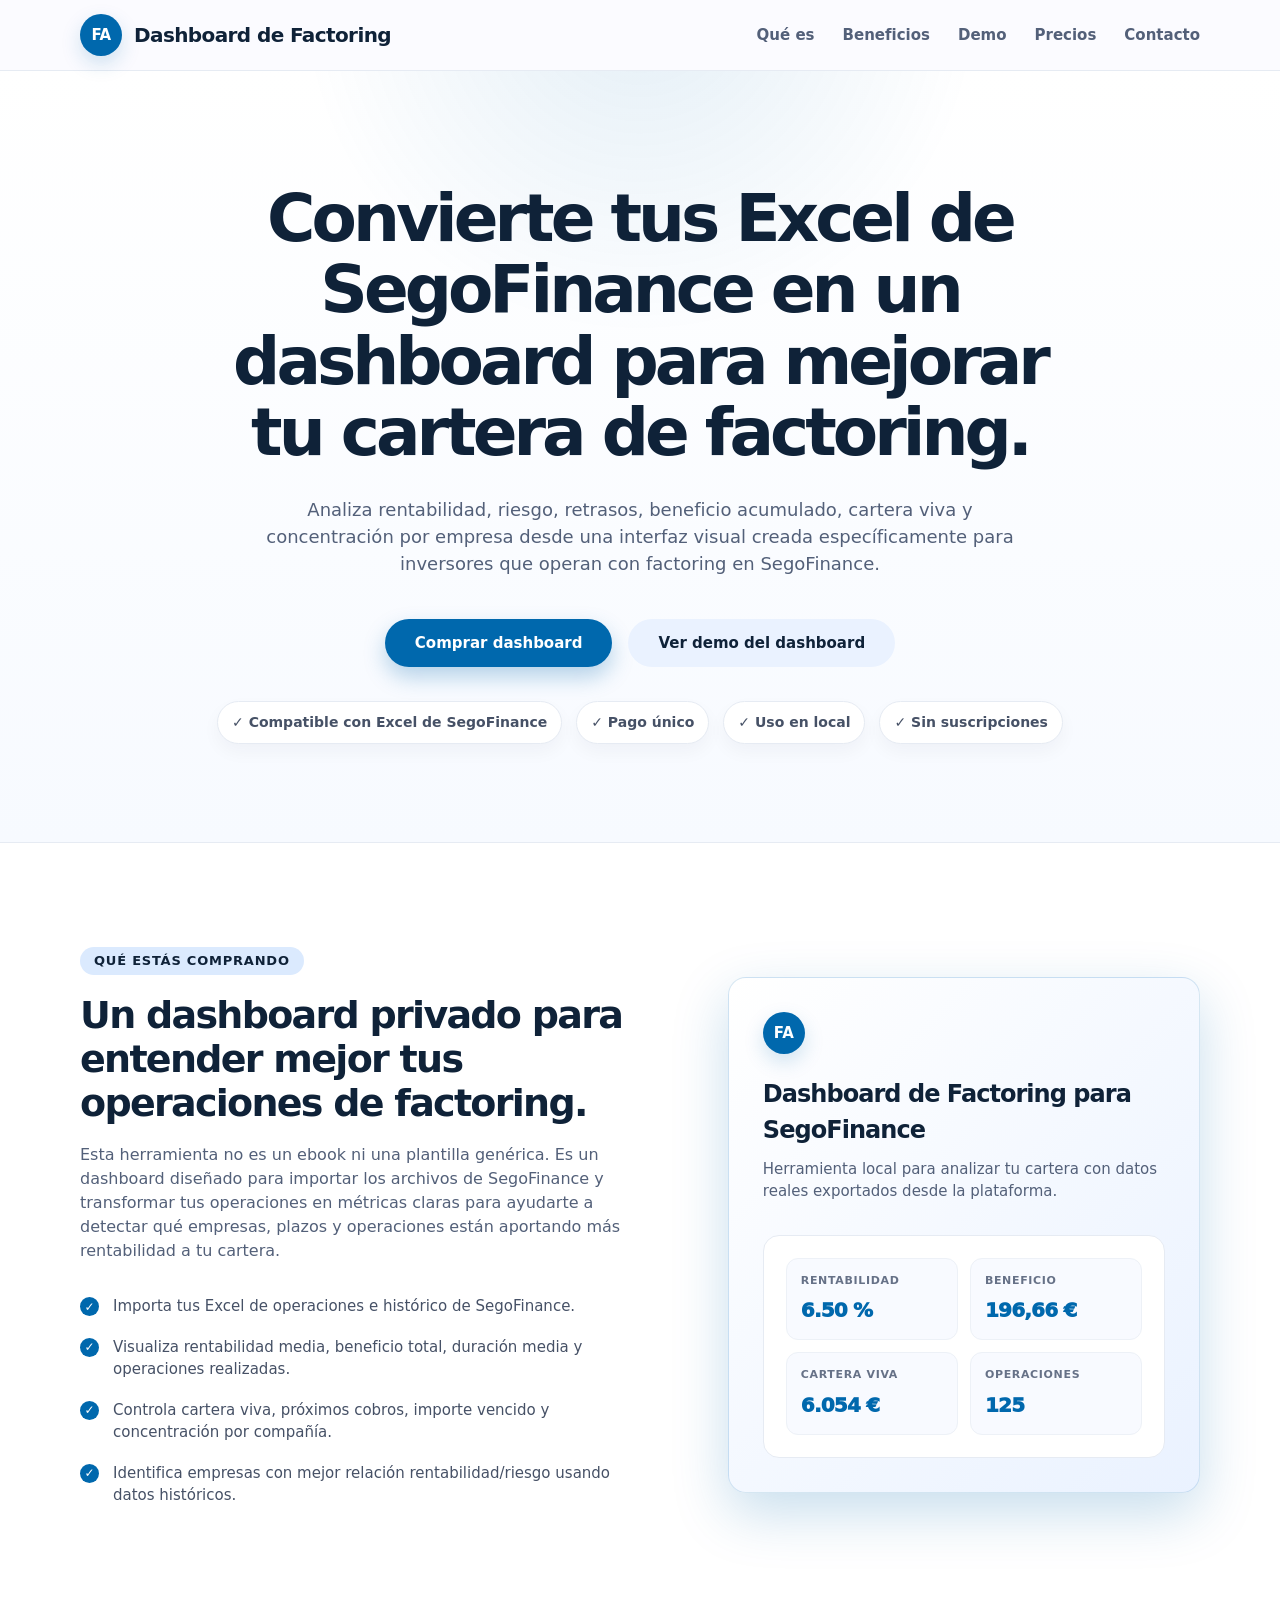
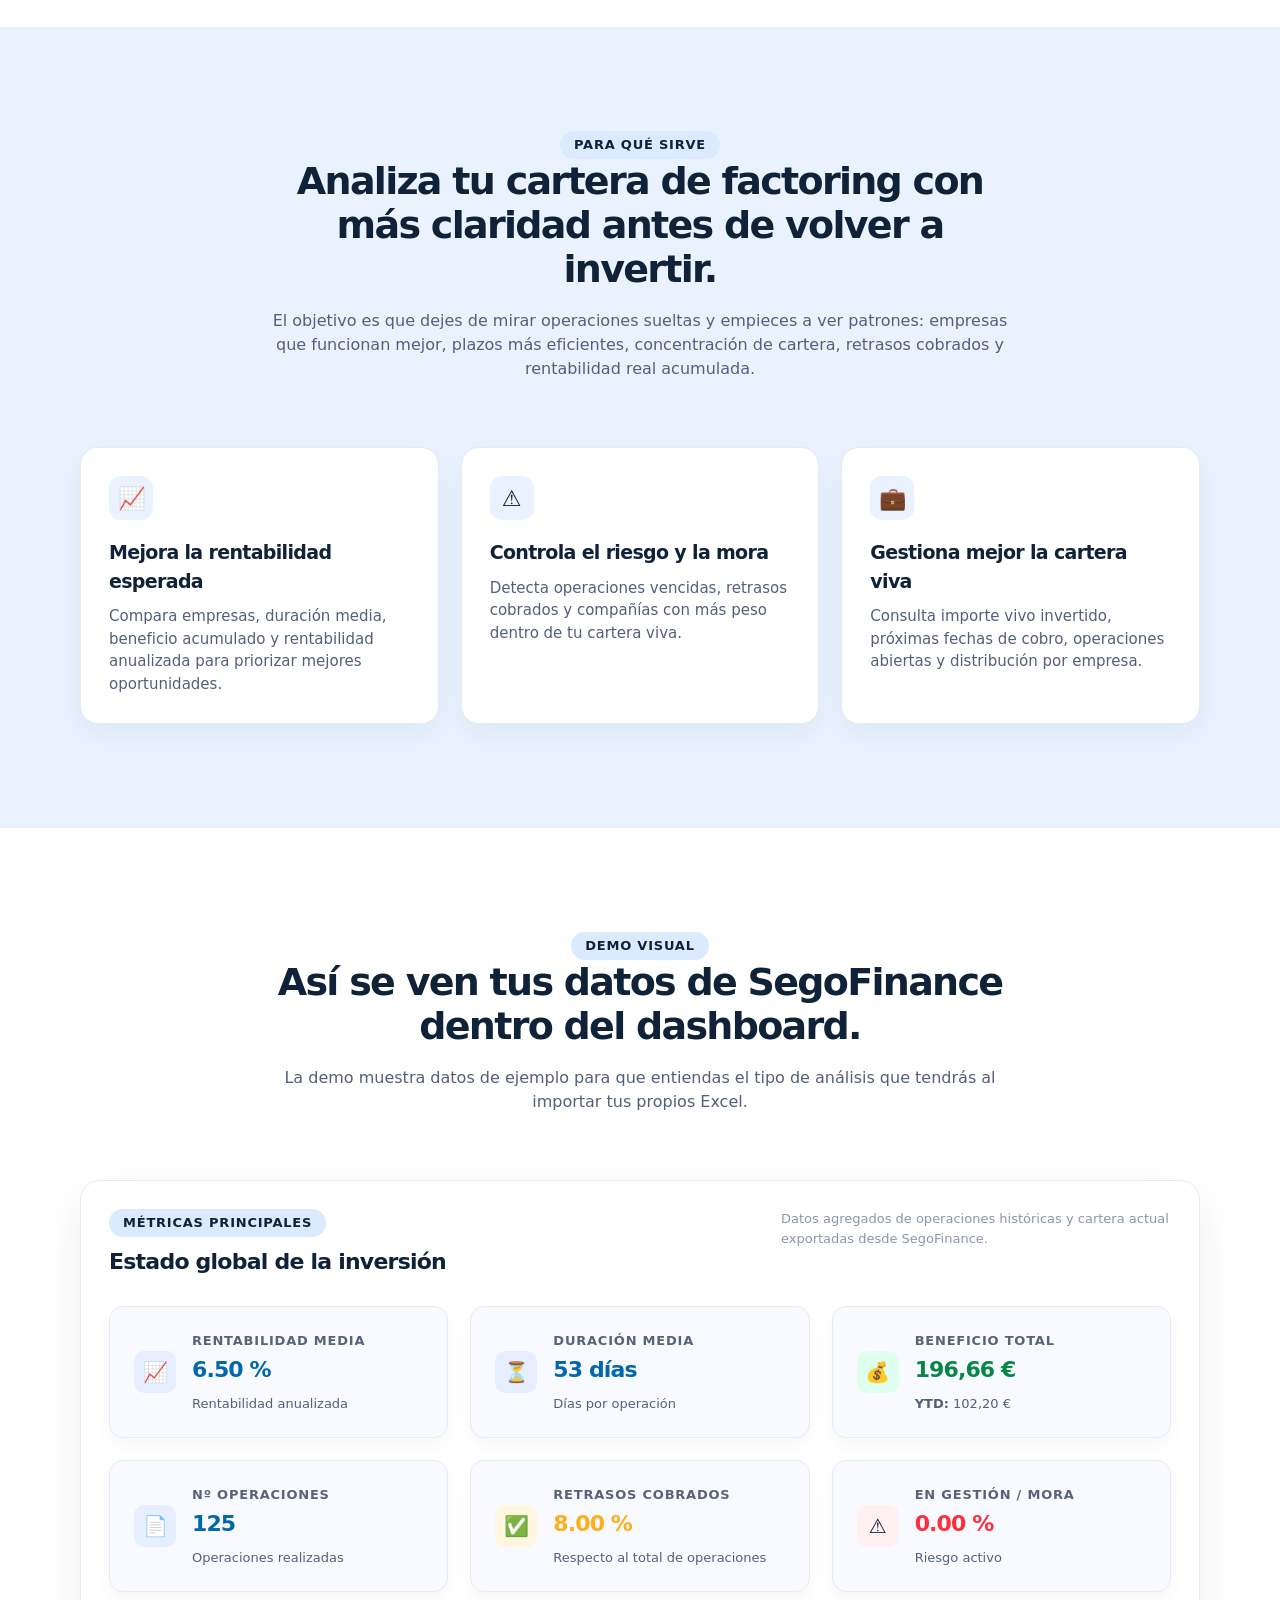
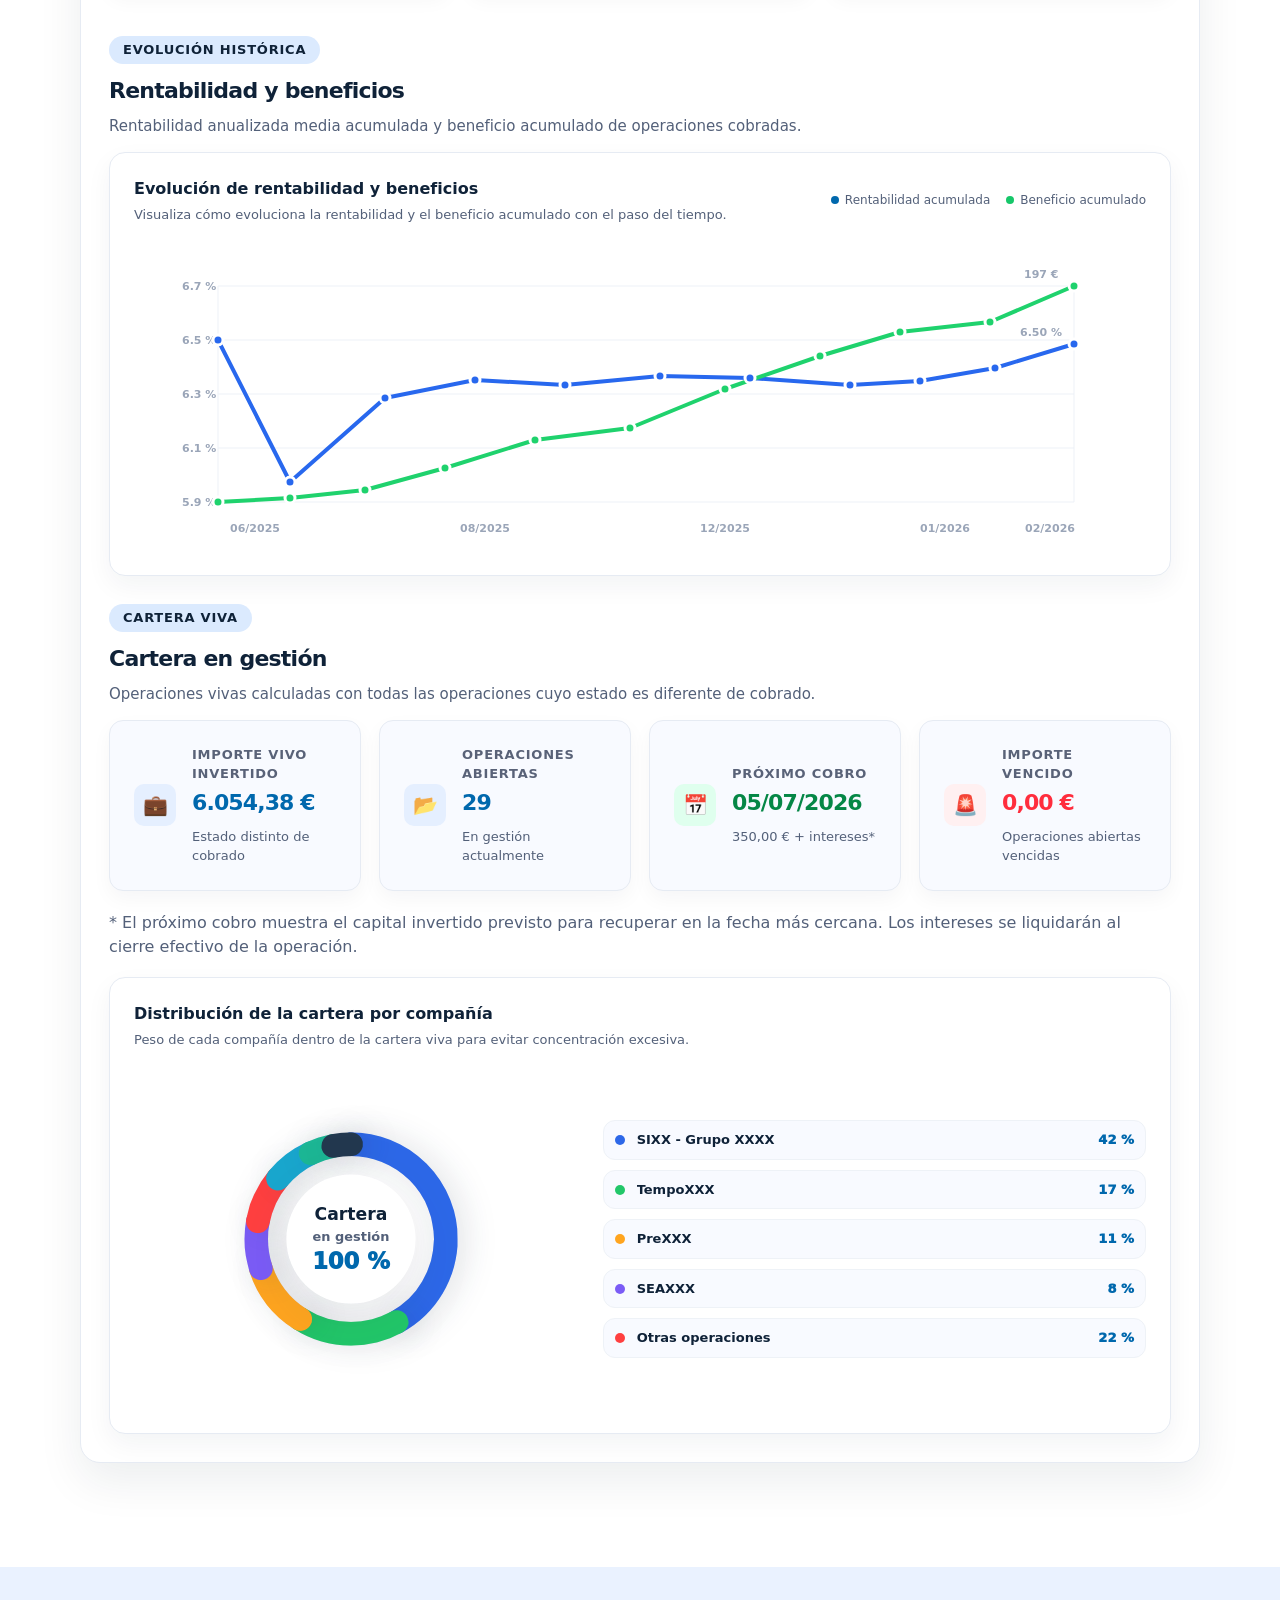
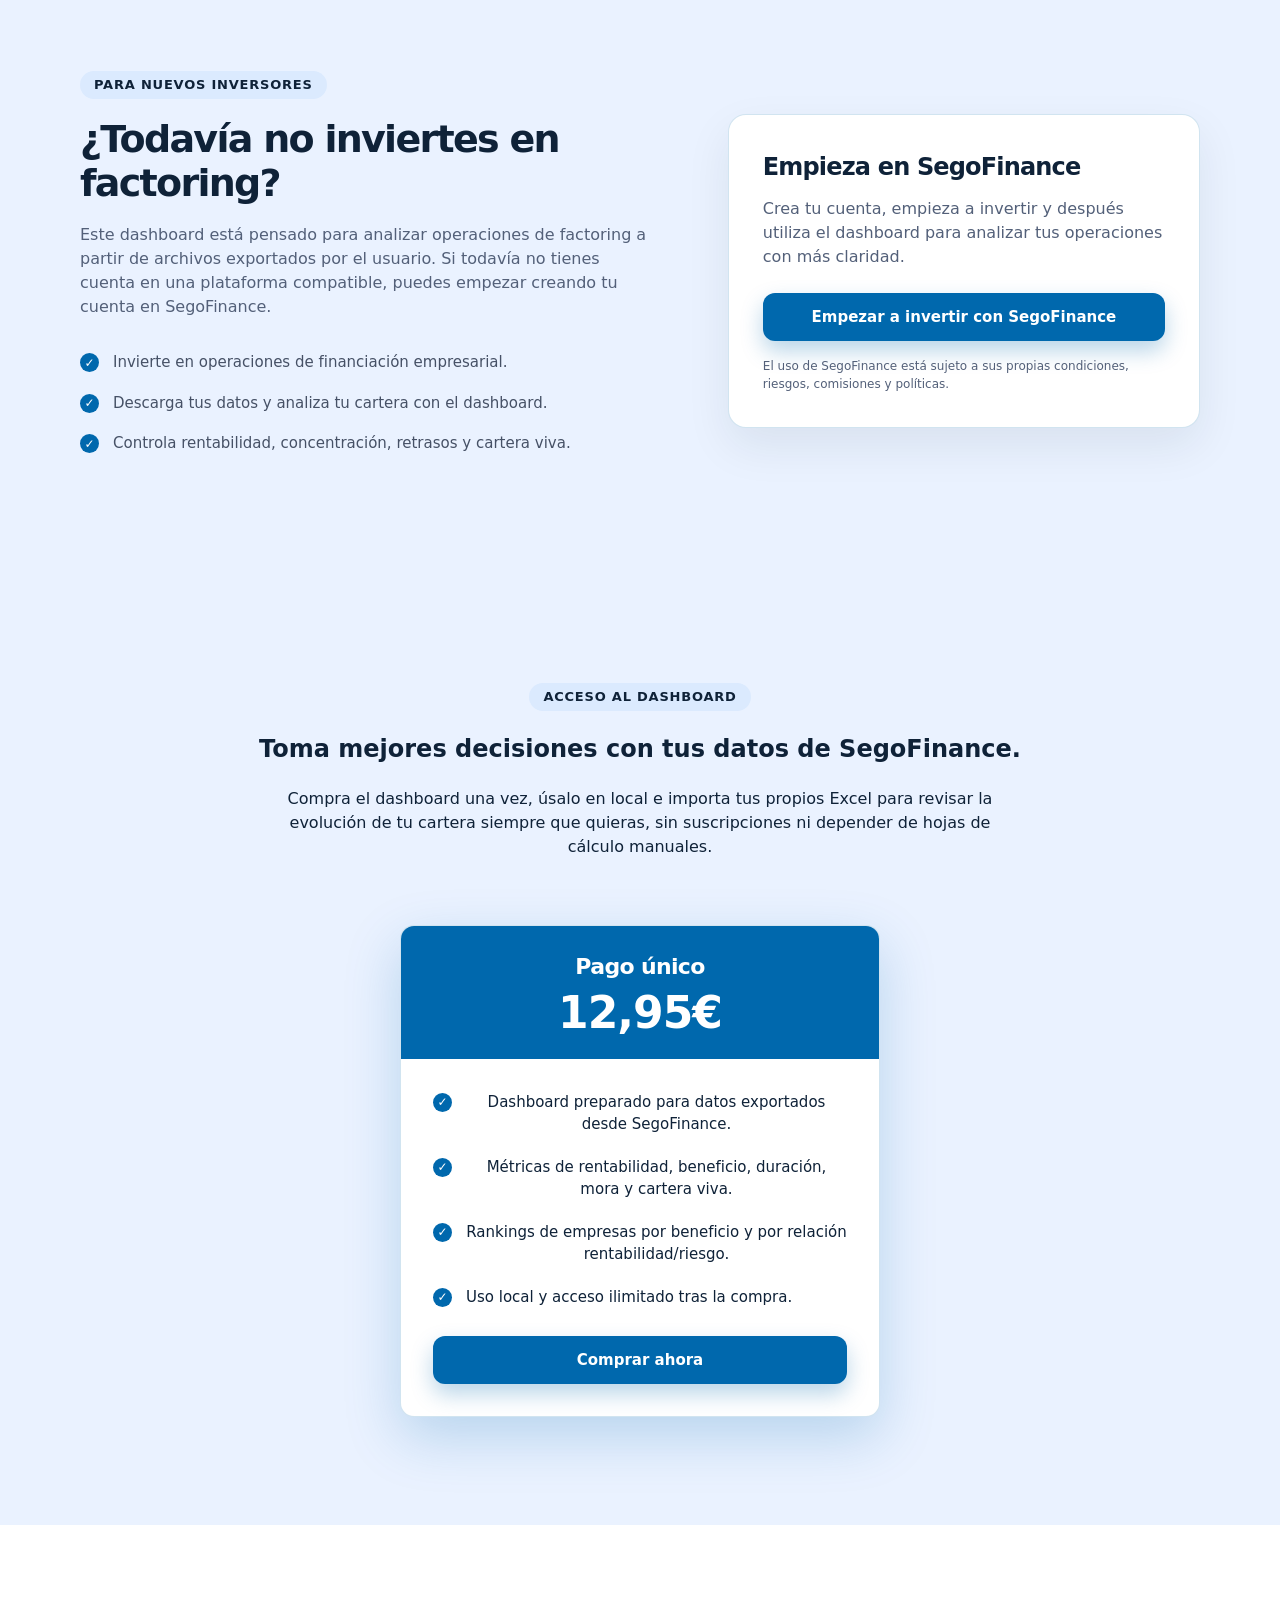
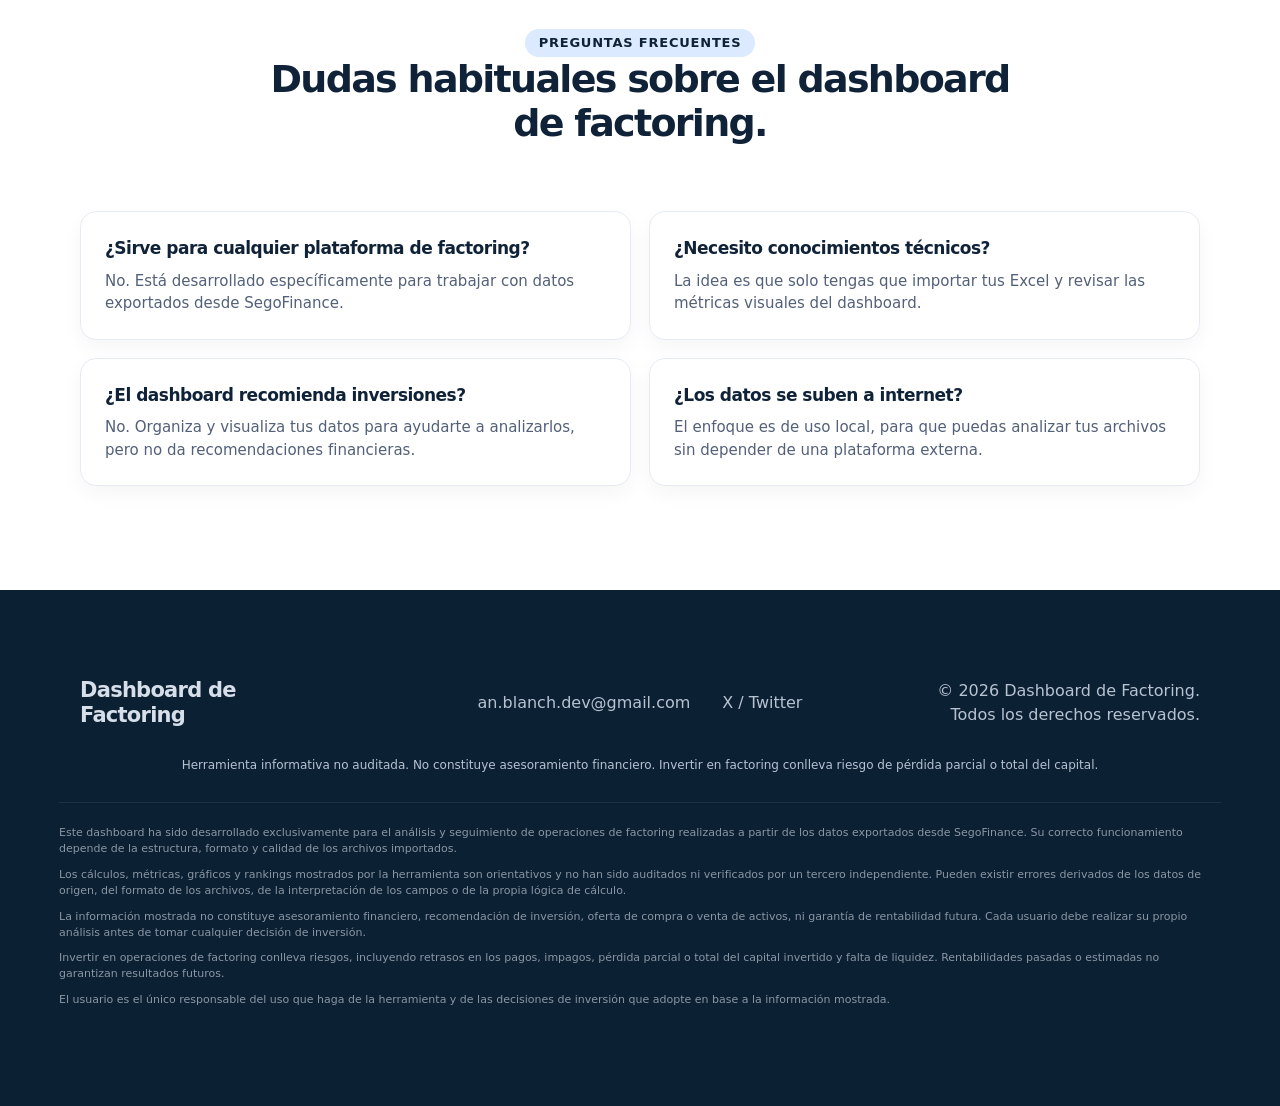
==== index.html @ b8efc8bd "Add files via upload" ====
<!DOCTYPE html>
<html lang="es">
<head>
  <meta charset="UTF-8" />
  <meta name="viewport" content="width=device-width, initial-scale=1.0" />

  <title>Dashboard para SegoFinance | Analiza tu cartera de factoring</title>
  <meta name="description" content="Dashboard de factoring diseñado para inversores que usan SegoFinance. Importa tus Excel, analiza rentabilidad, riesgo, mora, cartera viva y empresas con mejor comportamiento para tomar mejores decisiones." />
  <meta name="keywords" content="dashboard factoring SegoFinance, dashboard para cartera de factoring, analizar cartera SegoFinance, herramienta para inversores factoring, rentabilidad factoring SegoFinance, análisis operaciones factoring, Excel SegoFinance dashboard, controlar inversión factoring, invertir en factoring, como invertir en factoring, cartera viva factoring, métricas factoring" />
  <meta name="author" content="Dashboard de Factoring" />
  <meta name="robots" content="index, follow, max-image-preview:large" />
  <meta name="language" content="es" />
  <meta name="theme-color" content="#0068ad" />
  <link rel="canonical" href="https://anblanch.github.io/dashboard-factoring-landing/" />

  <meta name="google-site-verification" content="lwTbjmG_URt6NmHaF0GnJcpMwwlThwc6qsTA37tQsCk" />
  <meta property="og:type" content="website" />
  <meta property="og:locale" content="es_ES" />
  <meta property="og:title" content="Dashboard Factoring para datos de SegoFinance | Analiza tu cartera de factoring" />
  <meta property="og:description" content="Convierte tus Excel de SegoFinance en un dashboard visual para controlar rentabilidad, riesgo, empresas, cartera viva, retrasos y beneficio acumulado." />
  <meta property="og:site_name" content="Dashboard de Factoring" />
  <meta property="og:url" content="https://dashboarddefactoring.com/" />

  <meta name="twitter:card" content="summary_large_image" />
  <meta name="twitter:title" content="Dashboard para SegoFinance | Analiza tu cartera de factoring" />
  <meta name="twitter:description" content="Herramienta local para analizar tus datos exportados de SegoFinance y mejorar el seguimiento de tu cartera de factoring." />
  <link rel="icon" type="image/png" href="./favicon.png">
  <script type="application/ld+json">
  {
    "@context": "https://schema.org",
    "@type": "SoftwareApplication",
    "name": "Dashboard de Factoring para SegoFinance",
    "applicationCategory": "FinanceApplication",
    "operatingSystem": "Windows, macOS, Linux",
    "description": "Dashboard local para analizar operaciones de factoring exportadas desde SegoFinance mediante archivos Excel. Permite visualizar rentabilidad, beneficio acumulado, cartera viva, retrasos, concentración por empresa y rankings de compañías.",
    "offers": {
      "@type": "Offer",
      "price": "12.95",
      "priceCurrency": "EUR",
      "availability": "https://schema.org/InStock"
    }
  }
  </script>

  <style>
    :root {
      --bg: #ffffff;
      --bg-soft: #f7faff;
      --bg-blue: #eaf2ff;
      --nav-bg: #fbfbff;
      --primary: #0068ad;
      --primary-dark: #00528f;
      --primary-soft: #dbeafe;
      --text: #0f2238;
      --muted: #536079;
      --border: #e6ebf3;
      --card: #ffffff;
      --green: #16c76a;
      --red: #ff2d3d;
      --orange: #ffae1a;
      --shadow: 0 18px 45px rgba(15, 34, 56, 0.08);
      --shadow-strong: 0 20px 55px rgba(0, 104, 173, 0.22);
      --radius-lg: 22px;
      --radius-md: 16px;
      --container: 1120px;
    }

    * { box-sizing: border-box; }
    html { scroll-behavior: smooth; }

    body {
      margin: 0;
      font-family: Inter, ui-sans-serif, system-ui, -apple-system, BlinkMacSystemFont, "Segoe UI", sans-serif;
      color: var(--text);
      background: var(--bg);
      line-height: 1.5;
    }

    a { color: inherit; text-decoration: none; }

    button,
    .button {
      display: inline-flex;
      align-items: center;
      justify-content: center;
      min-height: 48px;
      padding: 0 30px;
      border: 0;
      border-radius: 999px;
      font-size: 15px;
      font-weight: 800;
      cursor: pointer;
      transition: transform 0.2s ease, box-shadow 0.2s ease, background 0.2s ease;
    }

    button:hover,
    .button:hover { transform: translateY(-2px); }

    .button-primary {
      color: #fff;
      background: var(--primary);
      box-shadow: 0 10px 22px rgba(0, 104, 173, 0.28);
    }

    .button-primary:hover { background: var(--primary-dark); }
    .button-soft { color: var(--text); background: #eaf2ff; }
    .button-block { width: 100%; border-radius: 12px; }

    .container {
      width: min(var(--container), calc(100% - 72px));
      margin: 0 auto;
    }

    .navbar {
      position: sticky;
      top: 0;
      z-index: 50;
      border-bottom: 1px solid var(--border);
      background: rgba(251, 251, 255, 0.94);
      backdrop-filter: blur(14px);
    }

    .nav-inner {
      display: flex;
      align-items: center;
      justify-content: space-between;
      min-height: 70px;
      gap: 24px;
    }

    .brand {
      display: inline-flex;
      align-items: center;
      gap: 12px;
      font-size: 20px;
      font-weight: 850;
      letter-spacing: -0.03em;
      white-space: nowrap;
    }

    .brand-logo {
      display: inline-flex;
      align-items: center;
      justify-content: center;
      width: 42px;
      height: 42px;
      border-radius: 50%;
      color: #fff;
      background: var(--primary);
      font-size: 15px;
      font-weight: 900;
      box-shadow: 0 8px 20px rgba(0, 104, 173, 0.18);
    }

    .nav-links {
      display: flex;
      align-items: center;
      justify-content: center;
      gap: 28px;
      color: var(--muted);
      font-size: 15px;
      font-weight: 600;
    }

    .nav-links a:hover { color: var(--primary); }

    .hero {
      padding: 112px 0 98px;
      border-bottom: 1px solid var(--border);
      background:
        radial-gradient(circle at 50% -10%, rgba(0, 104, 173, 0.11), transparent 32%),
        linear-gradient(180deg, #ffffff 0%, #f7faff 100%);
      text-align: center;
    }

    .hero-badge {
      display: inline-flex;
      align-items: center;
      gap: 8px;
      min-height: 34px;
      padding: 0 16px;
      border-radius: 999px;
      color: var(--primary-dark);
      background: #eaf2ff;
      border: 1px solid #d7e7ff;
      font-size: 13px;
      font-weight: 900;
      margin-bottom: 22px;
    }

    .hero h1 {
      max-width: 860px;
      margin: 0 auto;
      font-size: clamp(42px, 5.8vw, 66px);
      line-height: 1.08;
      letter-spacing: -0.06em;
    }

    .hero p {
      max-width: 760px;
      margin: 28px auto 0;
      color: var(--muted);
      font-size: 18px;
    }

    .hero-actions {
      display: flex;
      justify-content: center;
      gap: 16px;
      margin-top: 42px;
      flex-wrap: wrap;
    }

    .hero-proof {
      display: flex;
      justify-content: center;
      gap: 14px;
      flex-wrap: wrap;
      margin-top: 34px;
      color: #465166;
      font-size: 14px;
      font-weight: 800;
    }

    .hero-proof span {
      display: inline-flex;
      align-items: center;
      gap: 8px;
      padding: 10px 14px;
      border-radius: 999px;
      background: #ffffff;
      border: 1px solid var(--border);
      box-shadow: 0 8px 18px rgba(15, 34, 56, 0.04);
    }

    .section { padding: 104px 0; }
    .section-blue { background: var(--bg-blue); }

    .split {
      display: grid;
      grid-template-columns: 1fr 0.82fr;
      align-items: center;
      gap: 72px;
    }

    .eyebrow {
      display: inline-flex;
      align-items: center;
      height: 28px;
      padding: 0 14px;
      border-radius: 999px;
      color: var(--text);
      background: #dbeafe;
      font-size: 13px;
      font-weight: 900;
      letter-spacing: 0.06em;
      text-transform: uppercase;
    }

    .section h2 {
      margin: 18px 0 18px;
      font-size: clamp(28px, 3.4vw, 38px);
      line-height: 1.16;
      letter-spacing: -0.045em;
    }

    .section p { color: var(--muted); font-size: 16px; }

    .check-list {
      display: grid;
      gap: 18px;
      margin-top: 32px;
      padding: 0;
      list-style: none;
      color: #465166;
    }

    .check-list li,
    .price-features li {
      display: flex;
      align-items: flex-start;
      gap: 14px;
      font-size: 15px;
    }

    .check {
      display: inline-flex;
      align-items: center;
      justify-content: center;
      width: 19px;
      height: 19px;
      margin-top: 2px;
      border-radius: 50%;
      color: #fff;
      background: var(--primary);
      font-size: 12px;
      font-weight: 900;
      flex: 0 0 auto;
    }

    .product-card {
      min-height: 470px;
      padding: 34px;
      border: 1px solid rgba(0, 104, 173, 0.16);
      border-radius: 18px;
      background:
        linear-gradient(135deg, #ffffff 0%, #eaf2ff 100%);
      box-shadow: var(--shadow-strong);
    }

    .product-card h3 {
      margin: 22px 0 10px;
      font-size: 24px;
      letter-spacing: -0.04em;
    }

    .product-card p { margin: 0; font-size: 15px; }

    .product-preview {
      margin-top: 32px;
      padding: 22px;
      border-radius: 16px;
      background: #ffffff;
      border: 1px solid var(--border);
    }

    .mini-grid {
      display: grid;
      grid-template-columns: repeat(2, 1fr);
      gap: 12px;
    }

    .mini-card {
      padding: 14px;
      border-radius: 12px;
      background: #f8faff;
      border: 1px solid #edf1f7;
    }

    .mini-label {
      color: #667187;
      font-size: 11px;
      font-weight: 900;
      letter-spacing: 0.06em;
      text-transform: uppercase;
    }

    .mini-value {
      margin-top: 6px;
      color: var(--primary);
      font-size: 20px;
      font-weight: 950;
      letter-spacing: -0.04em;
    }

    .centered { text-align: center; }
    .section-intro { max-width: 760px; margin: 0 auto 66px; }
    .section-intro h2 { margin-top: 0; }

    .benefits-grid {
      display: grid;
      grid-template-columns: repeat(3, 1fr);
      gap: 22px;
    }

    .benefit-card {
      padding: 28px;
      border: 1px solid var(--border);
      border-radius: 18px;
      background: #ffffff;
      box-shadow: 0 10px 26px rgba(15, 34, 56, 0.05);
    }

    .benefit-icon {
      width: 44px;
      height: 44px;
      display: inline-flex;
      align-items: center;
      justify-content: center;
      margin-bottom: 18px;
      border-radius: 12px;
      background: #eaf2ff;
      font-size: 22px;
    }

    .benefit-card h3 {
      margin: 0 0 10px;
      font-size: 19px;
      letter-spacing: -0.035em;
    }

    .benefit-card p { margin: 0; font-size: 15px; }

    .dashboard-shell {
      padding: 28px;
      border: 1px solid var(--border);
      border-radius: 20px;
      background: #ffffff;
      box-shadow: var(--shadow);
    }

    .dashboard-heading {
      display: flex;
      justify-content: space-between;
      gap: 32px;
      margin-bottom: 28px;
    }

    .dashboard-heading h3 {
      margin: 8px 0 0;
      font-size: 22px;
      letter-spacing: -0.035em;
    }

    .dashboard-heading p {
      max-width: 390px;
      margin: 0;
      font-size: 13px;
      color: #8b96ab;
    }

    .metric-grid {
      display: grid;
      grid-template-columns: repeat(3, 1fr);
      gap: 22px;
      margin-bottom: 44px;
    }

    .metric-card {
      display: flex;
      align-items: center;
      gap: 16px;
      min-height: 120px;
      padding: 24px;
      border: 1px solid var(--border);
      border-radius: 14px;
      background: #f8faff;
      box-shadow: 0 8px 20px rgba(15, 34, 56, 0.04);
    }

    .metric-icon {
      display: inline-flex;
      align-items: center;
      justify-content: center;
      width: 42px;
      height: 42px;
      border-radius: 10px;
      background: #e5efff;
      font-size: 20px;
      flex: 0 0 auto;
    }

    .metric-icon.green { background: #dfffee; }
    .metric-icon.orange { background: #fff6df; }
    .metric-icon.red { background: #fff0f1; }

    .metric-label {
      color: #596278;
      font-size: 13px;
      font-weight: 850;
      letter-spacing: 0.06em;
      text-transform: uppercase;
    }

    .metric-value {
      margin-top: 2px;
      font-size: 22px;
      font-weight: 900;
      color: var(--primary);
      letter-spacing: -0.04em;
    }

    .metric-value.green { color: #058746; }
    .metric-value.orange { color: var(--orange); }
    .metric-value.red { color: var(--red); }

    .metric-note {
      margin-top: 8px;
      color: var(--muted);
      font-size: 13px;
    }

    .subsection-title { margin: 28px 0 14px; }
    .subsection-title h3 { margin: 10px 0 8px; font-size: 22px; letter-spacing: -0.035em; }
    .subsection-title p { margin: 0; font-size: 15px; }

    .chart-card {
      padding: 24px;
      border: 1px solid var(--border);
      border-radius: 16px;
      background: #ffffff;
      box-shadow: 0 10px 26px rgba(15, 34, 56, 0.05);
    }

    .chart-header {
      display: flex;
      justify-content: space-between;
      gap: 18px;
      margin-bottom: 20px;
    }

    .chart-header h4 { margin: 0 0 4px; font-size: 16px; }
    .chart-header p { margin: 0; font-size: 13px; }

    .legend {
      display: flex;
      gap: 16px;
      color: var(--muted);
      font-size: 12px;
      white-space: nowrap;
    }

    .legend span { display: inline-flex; align-items: center; gap: 6px; }
    .dot { width: 8px; height: 8px; border-radius: 50%; background: var(--primary); }
    .dot.green { background: var(--green); }
    .line-chart { width: 100%; height: 300px; }
    .chart-grid-line { stroke: #edf1f7; stroke-width: 1; }
    .chart-axis-text { fill: #9aa5b8; font-size: 11px; font-weight: 700; }

    .line-blue,
    .line-green {
      fill: none;
      stroke-width: 4;
      stroke-linecap: round;
      stroke-linejoin: round;
      stroke-dasharray: 1;
      stroke-dashoffset: 1;
      animation: drawLine 1.8s cubic-bezier(0.22, 1, 0.36, 1) forwards;
    }

    .line-blue { stroke: #2868ee; }
    .line-green { stroke: #1fd26d; animation-delay: 0.28s; }

    .chart-point-blue,
    .chart-point-green {
      opacity: 0;
      transform: scale(0.4);
      transform-box: fill-box;
      transform-origin: center;
      animation: popPoint 0.36s ease forwards;
    }

    .chart-point-blue { fill: #2868ee; stroke: #ffffff; stroke-width: 3; animation-delay: 1.55s; }
    .chart-point-green { fill: #1fd26d; stroke: #ffffff; stroke-width: 3; animation-delay: 1.85s; }

    @keyframes drawLine { to { stroke-dashoffset: 0; } }
    @keyframes popPoint { to { opacity: 1; transform: scale(1); } }

    .portfolio-grid {
      display: grid;
      grid-template-columns: repeat(4, 1fr);
      gap: 18px;
      margin-bottom: 20px;
    }

    .portfolio-note { margin: 0 0 18px; color: #7a8599; font-size: 13px; }

    .donut-wrap {
      display: grid;
      grid-template-columns: minmax(260px, 0.8fr) minmax(260px, 1fr);
      align-items: center;
      gap: 34px;
      min-height: 340px;
    }

    .donut-card-visual { display: flex; justify-content: center; align-items: center; }
    .donut-svg { width: 280px; height: 280px; overflow: visible; }
    .donut-bg { fill: none; stroke: #eef3fb; stroke-width: 22; }

    .donut-segment {
      fill: none;
      stroke-width: 22;
      stroke-linecap: round;
      stroke-dasharray: 0 100;
      stroke-dashoffset: calc(var(--offset) * -1);
      transform: rotate(-90deg);
      transform-origin: 130px 130px;
      filter: drop-shadow(0 8px 14px rgba(15, 34, 56, 0.12));
      animation: donutSegmentIn 1.35s cubic-bezier(0.22, 1, 0.36, 1) forwards;
      animation-delay: var(--delay);
    }

    .donut-center { fill: #ffffff; filter: drop-shadow(0 12px 26px rgba(15, 34, 56, 0.10)); }
    .donut-center-title { fill: var(--text); font-size: 16px; font-weight: 900; text-anchor: middle; }
    .donut-center-subtitle { fill: var(--muted); font-size: 12px; font-weight: 750; text-anchor: middle; }
    .donut-center-value { fill: var(--primary); font-size: 21px; font-weight: 950; text-anchor: middle; }

    .donut-legend { display: grid; gap: 10px; }

    .donut-legend-row {
      display: grid;
      grid-template-columns: 12px minmax(0, 1fr) auto;
      align-items: center;
      gap: 10px;
      min-height: 36px;
      padding: 9px 11px;
      border: 1px solid #eef2f7;
      border-radius: 12px;
      background: #f8faff;
    }

    .donut-legend-dot { width: 10px; height: 10px; border-radius: 999px; background: var(--dot-color); }
    .donut-legend-name { min-width: 0; color: var(--text); font-size: 13px; font-weight: 850; white-space: nowrap; overflow: hidden; text-overflow: ellipsis; }
    .donut-legend-value { color: var(--primary); font-size: 13px; font-weight: 950; white-space: nowrap; }

    @keyframes donutSegmentIn { to { stroke-dasharray: var(--value) calc(100 - var(--value)); } }

    .pricing {
      padding: 108px 0;
      background: var(--bg-blue);
    }

    .price-card {
      width: min(480px, 100%);
      margin: 54px auto 0;
      overflow: hidden;
      border: 1px solid rgba(0, 104, 173, 0.18);
      border-radius: 14px;
      background: #ffffff;
      box-shadow: var(--shadow-strong);
    }

    .price-head {
      padding: 24px;
      color: #ffffff;
      background: var(--primary);
      text-align: center;
    }

    .price-head h3 { margin: 0; font-size: 22px; letter-spacing: -0.03em; }

    .price {
      display: flex;
      align-items: flex-end;
      justify-content: center;
      gap: 6px;
      margin-top: 8px;
      font-weight: 900;
      letter-spacing: -0.06em;
    }

    .price strong { font-size: 44px; line-height: 1; }
    .price-body { padding: 32px; }

    .price-features {
      display: grid;
      gap: 20px;
      margin: 0 0 28px;
      padding: 0;
      list-style: none;
    }

    .price-footnote { margin: 22px 0 0; color: var(--muted); text-align: center; }

    .faq-grid {
      display: grid;
      grid-template-columns: repeat(2, 1fr);
      gap: 18px;
      margin-top: 34px;
    }

    .faq-card {
      padding: 24px;
      border: 1px solid var(--border);
      border-radius: 16px;
      background: #ffffff;
      box-shadow: 0 8px 20px rgba(15, 34, 56, 0.04);
    }

    .faq-card h3 {
      margin: 0 0 8px;
      font-size: 17px;
      letter-spacing: -0.03em;
    }

    .faq-card p { margin: 0; font-size: 15px; }

    .footer {
      padding: 88px 0;
      color: #d6deea;
      background: #0c2033;
    }

    .footer-grid {
      display: grid;
      grid-template-columns: 1fr 1.2fr 1fr;
      align-items: center;
      gap: 48px;
    }

    .footer-brand { font-size: 21px; font-weight: 900; line-height: 1.18; letter-spacing: -0.035em; }

    .footer-links {
      display: flex;
      align-items: center;
      justify-content: center;
      gap: 32px;
      flex-wrap: wrap;
      color: #b7c2d2;
    }

    .footer-links a:hover { color: #ffffff; }
    .copyright { color: #b7c2d2; text-align: right; }

    .footer-warning {
      max-width: 1162px;
      margin: 28px auto 0;
      color: #b7c2d2;
      font-size: 12px;
      text-align: center;
    }

    .footer-disclaimer {
      max-width: 1162px;
      margin: 28px auto 0;
      padding-top: 22px;
      border-top: 1px solid rgba(255, 255, 255, 0.08);
      color: rgba(214, 222, 234, 0.62);
      font-size: 11px;
      line-height: 1.45;
    }

    .footer-disclaimer p { margin: 0 0 10px; }

    @media (max-width: 980px) {
      .container { width: min(var(--container), calc(100% - 36px)); }
      .nav-inner { flex-wrap: wrap; padding: 14px 0; }
      .nav-links { order: 3; width: 100%; justify-content: flex-start; overflow-x: auto; padding-bottom: 2px; }
      .split,
      .footer-grid { grid-template-columns: 1fr; }
      .metric-grid,
      .portfolio-grid,
      .benefits-grid,
      .faq-grid { grid-template-columns: 1fr 1fr; }
      .dashboard-heading,
      .chart-header { flex-direction: column; }
      .footer,
      .copyright { text-align: left; }
      .footer-links { justify-content: flex-start; }
    }

    @media (max-width: 760px) {
      .donut-wrap { grid-template-columns: 1fr; }
      .donut-svg { width: 245px; height: 245px; }
    }

    @media (max-width: 640px) {
      .brand { font-size: 17px; }
      .brand-logo { width: 36px; height: 36px; }
      .hero { padding: 76px 0 78px; }
      .section,
      .pricing { padding: 72px 0; }
      .button { width: 100%; }
      .metric-grid,
      .portfolio-grid,
      .benefits-grid,
      .faq-grid { grid-template-columns: 1fr; }
      .dashboard-shell { padding: 18px; }
      .metric-card { min-height: 104px; }
      .line-chart { height: 240px; }
      .footer { padding: 64px 0; }
      .footer-disclaimer { margin-top: 22px; font-size: 10px; text-align: left; }
    }
    .referral-card {
  padding: 34px;
  border: 1px solid rgba(0, 104, 173, 0.18);
  border-radius: 18px;
  background: #ffffff;
  box-shadow: var(--shadow);
}

.referral-card h3 {
  margin: 0 0 12px;
  font-size: 24px;
  letter-spacing: -0.035em;
}

.referral-card p {
  margin: 0 0 24px;
}

.referral-note {
  margin-top: 24px;
  font-size: 12px !important;
  color: #6b7280;
}

.referral-small {
  margin-top: 16px !important;
  margin-bottom: 0 !important;
  font-size: 12px !important;
  color: #6b7280;
}
  </style>
</head>

<body>
  <header class="navbar">
    <div class="container nav-inner">
      <a class="brand" href="#inicio" aria-label="Dashboard de Factoring para SegoFinance">
        <span class="brand-logo">FA</span>
        <span>Dashboard de Factoring</span>
      </a>

      <nav class="nav-links" aria-label="Navegación principal">
        <a href="#producto">Qué es</a>
        <a href="#beneficios">Beneficios</a>
        <a href="#dashboard">Demo</a>
        <a href="#precios">Precios</a>
        <a href="#contacto">Contacto</a>
      </nav>
    </div>
  </header>

  <main id="inicio">
    <section class="hero">
      <div class="container">

        <h1>Convierte tus Excel de SegoFinance en un dashboard para mejorar tu cartera de factoring.</h1>

        <p>
          Analiza rentabilidad, riesgo, retrasos, beneficio acumulado, cartera viva y concentración por empresa
          desde una interfaz visual creada específicamente para inversores que operan con factoring en SegoFinance.
        </p>

        <div class="hero-actions">
          <a class="button button-primary" href="#precios">Comprar dashboard</a>
          <a class="button button-soft" href="#dashboard">Ver demo del dashboard</a>
        </div>

        <div class="hero-proof" aria-label="Características principales">
          <span>✓ Compatible con Excel de SegoFinance</span>
          <span>✓ Pago único</span>
          <span>✓ Uso en local</span>
          <span>✓ Sin suscripciones</span>
        </div>
      </div>
    </section>

    <section id="producto" class="section">
      <div class="container split">
        <div>
          <span class="eyebrow">Qué estás comprando</span>
          <h2>Un dashboard privado para entender mejor tus operaciones de factoring.</h2>
          <p>
            Esta herramienta no es un ebook ni una plantilla genérica. Es un dashboard diseñado para importar
            los archivos de SegoFinance y transformar tus operaciones en métricas claras para ayudarte a detectar
            qué empresas, plazos y operaciones están aportando más rentabilidad a tu cartera.
          </p>

          <ul class="check-list">
            <li><span class="check">✓</span> Importa tus Excel de operaciones e histórico de SegoFinance.</li>
            <li><span class="check">✓</span> Visualiza rentabilidad media, beneficio total, duración media y operaciones realizadas.</li>
            <li><span class="check">✓</span> Controla cartera viva, próximos cobros, importe vencido y concentración por compañía.</li>
            <li><span class="check">✓</span> Identifica empresas con mejor relación rentabilidad/riesgo usando datos históricos.</li>
          </ul>
        </div>

        <article class="product-card" aria-label="Producto Dashboard de Factoring para SegoFinance">
          <div class="brand-logo">FA</div>
          <h3>Dashboard de Factoring para SegoFinance</h3>
          <p>
            Herramienta local para analizar tu cartera con datos reales exportados desde la plataforma.
          </p>

          <div class="product-preview">
            <div class="mini-grid">
              <div class="mini-card">
                <div class="mini-label">Rentabilidad</div>
                <div class="mini-value">6.50 %</div>
              </div>
              <div class="mini-card">
                <div class="mini-label">Beneficio</div>
                <div class="mini-value">196,66 €</div>
              </div>
              <div class="mini-card">
                <div class="mini-label">Cartera viva</div>
                <div class="mini-value">6.054 €</div>
              </div>
              <div class="mini-card">
                <div class="mini-label">Operaciones</div>
                <div class="mini-value">125</div>
              </div>
            </div>
          </div>
        </article>
      </div>
    </section>

    <section id="beneficios" class="section section-blue">
      <div class="container">
        <div class="section-intro centered">
          <span class="eyebrow">Para qué sirve</span>
          <h2>Analiza tu cartera de factoring con más claridad antes de volver a invertir.</h2>
          <p>
            El objetivo es que dejes de mirar operaciones sueltas y empieces a ver patrones: empresas que funcionan mejor,
            plazos más eficientes, concentración de cartera, retrasos cobrados y rentabilidad real acumulada.
          </p>
        </div>

        <div class="benefits-grid">
          <article class="benefit-card">
            <span class="benefit-icon">📈</span>
            <h3>Mejora la rentabilidad esperada</h3>
            <p>
              Compara empresas, duración media, beneficio acumulado y rentabilidad anualizada para priorizar mejores oportunidades.
            </p>
          </article>

          <article class="benefit-card">
            <span class="benefit-icon">⚠️</span>
            <h3>Controla el riesgo y la mora</h3>
            <p>
              Detecta operaciones vencidas, retrasos cobrados y compañías con más peso dentro de tu cartera viva.
            </p>
          </article>

          <article class="benefit-card">
            <span class="benefit-icon">💼</span>
            <h3>Gestiona mejor la cartera viva</h3>
            <p>
              Consulta importe vivo invertido, próximas fechas de cobro, operaciones abiertas y distribución por empresa.
            </p>
          </article>
        </div>
      </div>
    </section>

    <section id="dashboard" class="section" aria-label="Vista demo del dashboard de factoring para SegoFinance">
      <div class="container">
        <div class="section-intro centered">
          <span class="eyebrow">Demo visual</span>
          <h2>Así se ven tus datos de SegoFinance dentro del dashboard.</h2>
          <p>
            La demo muestra datos de ejemplo para que entiendas el tipo de análisis que tendrás al importar tus propios Excel.
          </p>
        </div>

        <div class="dashboard-shell">
          <div class="dashboard-heading">
            <div>
              <span class="eyebrow">Métricas principales</span>
              <h3>Estado global de la inversión</h3>
            </div>
            <p>Datos agregados de operaciones históricas y cartera actual exportadas desde SegoFinance.</p>
          </div>

          <div class="metric-grid">
            <article class="metric-card">
              <span class="metric-icon">📈</span>
              <div>
                <div class="metric-label">Rentabilidad media</div>
                <div class="metric-value">6.50 %</div>
                <div class="metric-note">Rentabilidad anualizada</div>
              </div>
            </article>

            <article class="metric-card">
              <span class="metric-icon">⏳</span>
              <div>
                <div class="metric-label">Duración media</div>
                <div class="metric-value">53 días</div>
                <div class="metric-note">Días por operación</div>
              </div>
            </article>

            <article class="metric-card">
              <span class="metric-icon green">💰</span>
              <div>
                <div class="metric-label">Beneficio total</div>
                <div class="metric-value green">196,66 €</div>
                <div class="metric-note"><strong>YTD:</strong> 102,20 €</div>
              </div>
            </article>

            <article class="metric-card">
              <span class="metric-icon">📄</span>
              <div>
                <div class="metric-label">Nº operaciones</div>
                <div class="metric-value">125</div>
                <div class="metric-note">Operaciones realizadas</div>
              </div>
            </article>

            <article class="metric-card">
              <span class="metric-icon orange">✅</span>
              <div>
                <div class="metric-label">Retrasos cobrados</div>
                <div class="metric-value orange">8.00 %</div>
                <div class="metric-note">Respecto al total de operaciones</div>
              </div>
            </article>

            <article class="metric-card">
              <span class="metric-icon red">⚠️</span>
              <div>
                <div class="metric-label">En gestión / mora</div>
                <div class="metric-value red">0.00 %</div>
                <div class="metric-note">Riesgo activo</div>
              </div>
            </article>
          </div>

          <div class="subsection-title">
            <span class="eyebrow">Evolución histórica</span>
            <h3>Rentabilidad y beneficios</h3>
            <p>Rentabilidad anualizada media acumulada y beneficio acumulado de operaciones cobradas.</p>
          </div>

          <article class="chart-card">
            <div class="chart-header">
              <div>
                <h4>Evolución de rentabilidad y beneficios</h4>
                <p>Visualiza cómo evoluciona la rentabilidad y el beneficio acumulado con el paso del tiempo.</p>
              </div>
              <div class="legend">
                <span><i class="dot"></i> Rentabilidad acumulada</span>
                <span><i class="dot green"></i> Beneficio acumulado</span>
              </div>
            </div>

            <svg class="line-chart" viewBox="0 0 960 300" role="img" aria-label="Gráfico de rentabilidad y beneficios del dashboard de factoring">
              <line class="chart-grid-line" x1="58" y1="42" x2="914" y2="42" />
              <line class="chart-grid-line" x1="58" y1="96" x2="914" y2="96" />
              <line class="chart-grid-line" x1="58" y1="150" x2="914" y2="150" />
              <line class="chart-grid-line" x1="58" y1="204" x2="914" y2="204" />
              <line class="chart-grid-line" x1="58" y1="258" x2="914" y2="258" />
              <line class="chart-grid-line" x1="58" y1="42" x2="58" y2="258" />
              <line class="chart-grid-line" x1="914" y1="42" x2="914" y2="258" />

              <text class="chart-axis-text" x="22" y="46">6.7 %</text>
              <text class="chart-axis-text" x="22" y="100">6.5 %</text>
              <text class="chart-axis-text" x="22" y="154">6.3 %</text>
              <text class="chart-axis-text" x="22" y="208">6.1 %</text>
              <text class="chart-axis-text" x="22" y="262">5.9 %</text>

              <text class="chart-axis-text" x="70" y="288">06/2025</text>
              <text class="chart-axis-text" x="300" y="288">08/2025</text>
              <text class="chart-axis-text" x="540" y="288">12/2025</text>
              <text class="chart-axis-text" x="760" y="288">01/2026</text>
              <text class="chart-axis-text" x="865" y="288">02/2026</text>

              <path class="line-blue" pathLength="1" d="M58 96 L130 238 L225 154 L315 136 L405 141 L500 132 L590 134 L690 141 L760 137 L835 124 L914 100" />
              <path class="line-green" pathLength="1" d="M58 258 L130 254 L205 246 L285 224 L375 196 L470 184 L565 145 L660 112 L740 88 L830 78 L914 42" />

              <circle class="chart-point-blue" cx="58" cy="96" r="5" />
              <circle class="chart-point-blue" cx="130" cy="238" r="5" />
              <circle class="chart-point-blue" cx="225" cy="154" r="5" />
              <circle class="chart-point-blue" cx="315" cy="136" r="5" />
              <circle class="chart-point-blue" cx="405" cy="141" r="5" />
              <circle class="chart-point-blue" cx="500" cy="132" r="5" />
              <circle class="chart-point-blue" cx="590" cy="134" r="5" />
              <circle class="chart-point-blue" cx="690" cy="141" r="5" />
              <circle class="chart-point-blue" cx="760" cy="137" r="5" />
              <circle class="chart-point-blue" cx="835" cy="124" r="5" />
              <circle class="chart-point-blue" cx="914" cy="100" r="5" />

              <circle class="chart-point-green" cx="58" cy="258" r="5" />
              <circle class="chart-point-green" cx="130" cy="254" r="5" />
              <circle class="chart-point-green" cx="205" cy="246" r="5" />
              <circle class="chart-point-green" cx="285" cy="224" r="5" />
              <circle class="chart-point-green" cx="375" cy="196" r="5" />
              <circle class="chart-point-green" cx="470" cy="184" r="5" />
              <circle class="chart-point-green" cx="565" cy="145" r="5" />
              <circle class="chart-point-green" cx="660" cy="112" r="5" />
              <circle class="chart-point-green" cx="740" cy="88" r="5" />
              <circle class="chart-point-green" cx="830" cy="78" r="5" />
              <circle class="chart-point-green" cx="914" cy="42" r="5" />

              <text class="chart-axis-text" fill="#1fd26d" x="864" y="34">197 €</text>
              <text class="chart-axis-text" fill="#2868ee" x="860" y="92">6.50 %</text>
            </svg>
          </article>

          <div class="subsection-title">
            <span class="eyebrow">Cartera viva</span>
            <h3>Cartera en gestión</h3>
            <p>Operaciones vivas calculadas con todas las operaciones cuyo estado es diferente de cobrado.</p>
          </div>

          <div class="portfolio-grid">
            <article class="metric-card">
              <span class="metric-icon">💼</span>
              <div>
                <div class="metric-label">Importe vivo invertido</div>
                <div class="metric-value">6.054,38 €</div>
                <div class="metric-note">Estado distinto de cobrado</div>
              </div>
            </article>

            <article class="metric-card">
              <span class="metric-icon">📂</span>
              <div>
                <div class="metric-label">Operaciones abiertas</div>
                <div class="metric-value">29</div>
                <div class="metric-note">En gestión actualmente</div>
              </div>
            </article>

            <article class="metric-card">
              <span class="metric-icon green">📅</span>
              <div>
                <div class="metric-label">Próximo cobro</div>
                <div class="metric-value green">05/07/2026</div>
                <div class="metric-note">350,00 € + intereses*</div>
              </div>
            </article>

            <article class="metric-card">
              <span class="metric-icon red">🚨</span>
              <div>
                <div class="metric-label">Importe vencido</div>
                <div class="metric-value red">0,00 €</div>
                <div class="metric-note">Operaciones abiertas vencidas</div>
              </div>
            </article>
          </div>

          <p class="portfolio-note">
            * El próximo cobro muestra el capital invertido previsto para recuperar en la fecha más cercana.
            Los intereses se liquidarán al cierre efectivo de la operación.
          </p>

          <article class="chart-card">
            <div class="chart-header">
              <div>
                <h4>Distribución de la cartera por compañía</h4>
                <p>Peso de cada compañía dentro de la cartera viva para evitar concentración excesiva.</p>
              </div>
            </div>

            <div class="donut-wrap">
              <div class="donut-card-visual">
                <svg class="donut-svg" viewBox="0 0 260 260" role="img" aria-label="Gráfico circular de distribución de cartera viva">
                  <circle class="donut-bg" cx="130" cy="130" r="88" />
                  <circle class="donut-segment" cx="130" cy="130" r="88" pathLength="100" style="--value: 42; --offset: 0; --delay: 0.05s; stroke: #2d68e8;" />
                  <circle class="donut-segment" cx="130" cy="130" r="88" pathLength="100" style="--value: 17; --offset: 42; --delay: 0.16s; stroke: #22c769;" />
                  <circle class="donut-segment" cx="130" cy="130" r="88" pathLength="100" style="--value: 11; --offset: 59; --delay: 0.27s; stroke: #ffa51f;" />
                  <circle class="donut-segment" cx="130" cy="130" r="88" pathLength="100" style="--value: 8; --offset: 70; --delay: 0.38s; stroke: #7b5cf6;" />
                  <circle class="donut-segment" cx="130" cy="130" r="88" pathLength="100" style="--value: 8; --offset: 78; --delay: 0.49s; stroke: #ff4040;" />
                  <circle class="donut-segment" cx="130" cy="130" r="88" pathLength="100" style="--value: 7; --offset: 86; --delay: 0.60s; stroke: #19a7ce;" />
                  <circle class="donut-segment" cx="130" cy="130" r="88" pathLength="100" style="--value: 4; --offset: 93; --delay: 0.71s; stroke: #1cb795;" />
                  <circle class="donut-segment" cx="130" cy="130" r="88" pathLength="100" style="--value: 3; --offset: 97; --delay: 0.82s; stroke: #23384f;" />
                  <circle class="donut-center" cx="130" cy="130" r="60" />
                  <text class="donut-center-title" x="130" y="112">Cartera</text>
                  <text class="donut-center-subtitle" x="130" y="132">en gestión</text>
                  <text class="donut-center-value" x="130" y="158">100 %</text>
                </svg>
              </div>

              <div class="donut-legend" aria-label="Leyenda de distribución de cartera">
                <div class="donut-legend-row"><span class="donut-legend-dot" style="--dot-color: #2d68e8;"></span><span class="donut-legend-name">SIXX - Grupo XXXX</span><span class="donut-legend-value">42 %</span></div>
                <div class="donut-legend-row"><span class="donut-legend-dot" style="--dot-color: #22c769;"></span><span class="donut-legend-name">TempoXXX</span><span class="donut-legend-value">17 %</span></div>
                <div class="donut-legend-row"><span class="donut-legend-dot" style="--dot-color: #ffa51f;"></span><span class="donut-legend-name">PreXXX</span><span class="donut-legend-value">11 %</span></div>
                <div class="donut-legend-row"><span class="donut-legend-dot" style="--dot-color: #7b5cf6;"></span><span class="donut-legend-name">SEAXXX</span><span class="donut-legend-value">8 %</span></div>
                <div class="donut-legend-row"><span class="donut-legend-dot" style="--dot-color: #ff4040;"></span><span class="donut-legend-name">Otras operaciones</span><span class="donut-legend-value">22 %</span></div>
              </div>
            </div>
          </article>
        </div>
      </div>
    </section>
<section id="empezar-segofinance" class="section section-blue">
  <div class="container split">
    <div>
      <span class="eyebrow">Para nuevos inversores</span>

      <h2>¿Todavía no inviertes en factoring?</h2>

      <p>
        Este dashboard está pensado para analizar operaciones de factoring a partir
        de archivos exportados por el usuario. Si todavía no tienes cuenta en una
        plataforma compatible, puedes empezar creando tu cuenta en SegoFinance.
      </p>

      <ul class="check-list">
        <li><span class="check">✓</span> Invierte en operaciones de financiación empresarial.</li>
        <li><span class="check">✓</span> Descarga tus datos y analiza tu cartera con el dashboard.</li>
        <li><span class="check">✓</span> Controla rentabilidad, concentración, retrasos y cartera viva.</li>
      </ul>
    </div>

    <article class="referral-card">
      <h3>Empieza en SegoFinance</h3>

      <p>
        Crea tu cuenta, empieza a invertir y después utiliza el dashboard para
        analizar tus operaciones con más claridad.
      </p>

      <a
        class="button button-primary button-block"
        href="https://www.segofinance.com/registro?ref=tlTsQN"
        target="_blank"
        rel="noopener noreferrer sponsored"
      >
        Empezar a invertir con SegoFinance
      </a>

      <p class="referral-small">
        El uso de SegoFinance está sujeto a sus propias condiciones, riesgos,
        comisiones y políticas.
      </p>
    </article>
  </div>
</section>
    <section id="precios" class="pricing">
      <div class="container centered">
        <span class="eyebrow">Acceso al dashboard</span>
        <h2>Toma mejores decisiones con tus datos de SegoFinance.</h2>
        <p class="section-intro">
          Compra el dashboard una vez, úsalo en local e importa tus propios Excel para revisar la evolución de tu cartera
          siempre que quieras, sin suscripciones ni depender de hojas de cálculo manuales.
        </p>

        <article class="price-card">
          <div class="price-head">
            <h3>Pago único</h3>
            <div class="price"><strong>12,95€</strong></div>
          </div>

          <div class="price-body">
            <ul class="price-features">
              <li><span class="check">✓</span> Dashboard preparado para datos exportados desde SegoFinance.</li>
              <li><span class="check">✓</span> Métricas de rentabilidad, beneficio, duración, mora y cartera viva.</li>
              <li><span class="check">✓</span> Rankings de empresas por beneficio y por relación rentabilidad/riesgo.</li>
              <li><span class="check">✓</span> Uso local y acceso ilimitado tras la compra.</li>
            </ul>

            <a class="button button-primary button-block" href="mailto:an.blanch.dev@gmail.com?subject=Comprar%20Dashboard%20de%20Factoring">Comprar ahora</a>
          </div>
        </article>
      </div>
    </section>

    <section id="faq" class="section">
      <div class="container">
        <div class="section-intro centered">
          <span class="eyebrow">Preguntas frecuentes</span>
          <h2>Dudas habituales sobre el dashboard de factoring.</h2>
        </div>

        <div class="faq-grid">
          <article class="faq-card">
            <h3>¿Sirve para cualquier plataforma de factoring?</h3>
            <p>No. Está desarrollado específicamente para trabajar con datos exportados desde SegoFinance.</p>
          </article>

          <article class="faq-card">
            <h3>¿Necesito conocimientos técnicos?</h3>
            <p>La idea es que solo tengas que importar tus Excel y revisar las métricas visuales del dashboard.</p>
          </article>

          <article class="faq-card">
            <h3>¿El dashboard recomienda inversiones?</h3>
            <p>No. Organiza y visualiza tus datos para ayudarte a analizarlos, pero no da recomendaciones financieras.</p>
          </article>

          <article class="faq-card">
            <h3>¿Los datos se suben a internet?</h3>
            <p>El enfoque es de uso local, para que puedas analizar tus archivos sin depender de una plataforma externa.</p>
          </article>
        </div>
      </div>
    </section>
  </main>

  <footer id="contacto" class="footer">
    <div class="container footer-grid">
      <div class="footer-brand">Dashboard de<br />Factoring</div>

      <nav class="footer-links" aria-label="Contacto y redes">
        <a href="mailto:an.blanch.dev@gmail.com">an.blanch.dev@gmail.com</a>
        <a href="https://x.com/Uppsala_invest" target="_blank" rel="noopener noreferrer">X / Twitter</a>
      </nav>

      <div class="copyright">
        © 2026 Dashboard de Factoring.<br />Todos los derechos reservados.
      </div>
    </div>

    <p class="footer-warning">
      Herramienta informativa no auditada. No constituye asesoramiento financiero. Invertir en factoring conlleva riesgo de pérdida parcial o total del capital.
    </p>

    <div class="footer-disclaimer">
      <p>
        Este dashboard ha sido desarrollado exclusivamente para el análisis y seguimiento de operaciones de factoring realizadas a partir de los datos exportados desde SegoFinance. Su correcto funcionamiento depende de la estructura, formato y calidad de los archivos importados.
      </p>

      <p>
        Los cálculos, métricas, gráficos y rankings mostrados por la herramienta son orientativos y no han sido auditados ni verificados por un tercero independiente. Pueden existir errores derivados de los datos de origen, del formato de los archivos, de la interpretación de los campos o de la propia lógica de cálculo.
      </p>

      <p>
        La información mostrada no constituye asesoramiento financiero, recomendación de inversión, oferta de compra o venta de activos, ni garantía de rentabilidad futura. Cada usuario debe realizar su propio análisis antes de tomar cualquier decisión de inversión.
      </p>

      <p>
        Invertir en operaciones de factoring conlleva riesgos, incluyendo retrasos en los pagos, impagos, pérdida parcial o total del capital invertido y falta de liquidez. Rentabilidades pasadas o estimadas no garantizan resultados futuros.
      </p>

      <p>
        El usuario es el único responsable del uso que haga de la herramienta y de las decisiones de inversión que adopte en base a la información mostrada.
      </p>
    </div>
  </footer>
</body>
</html>
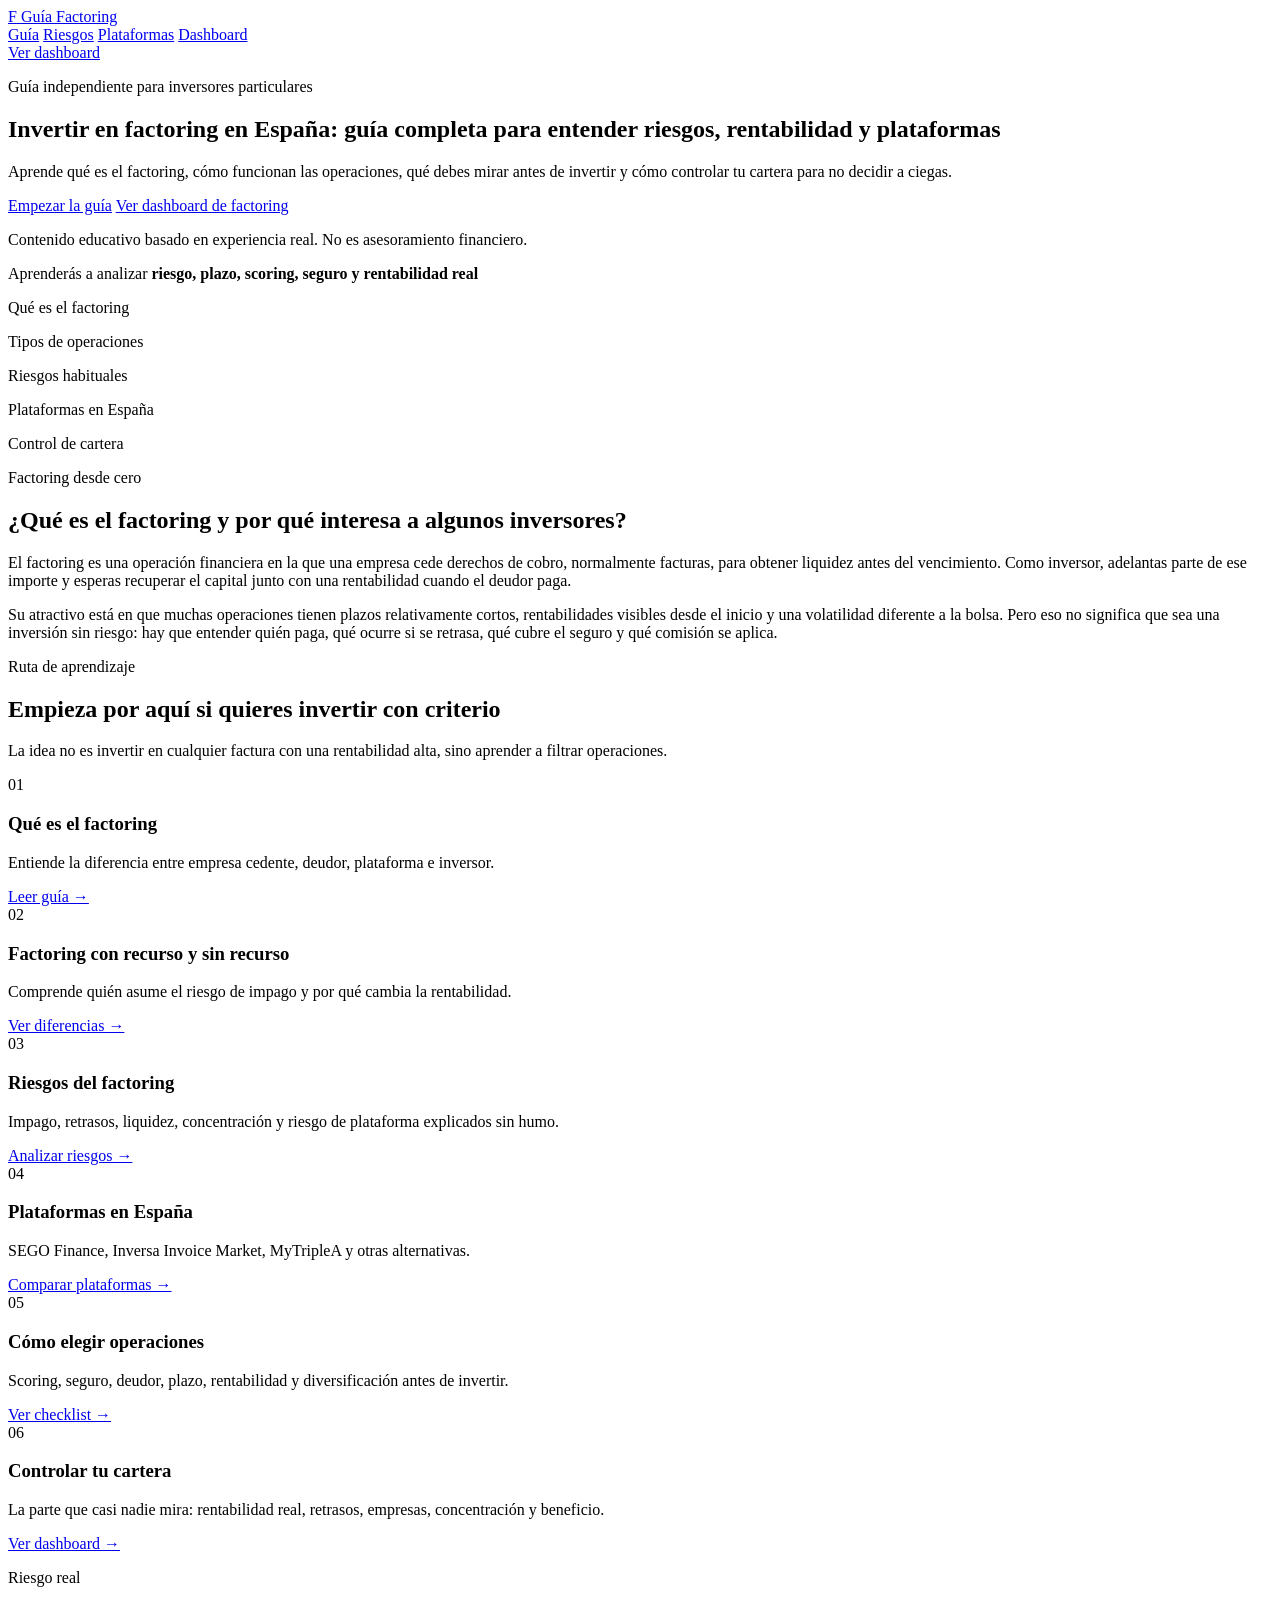
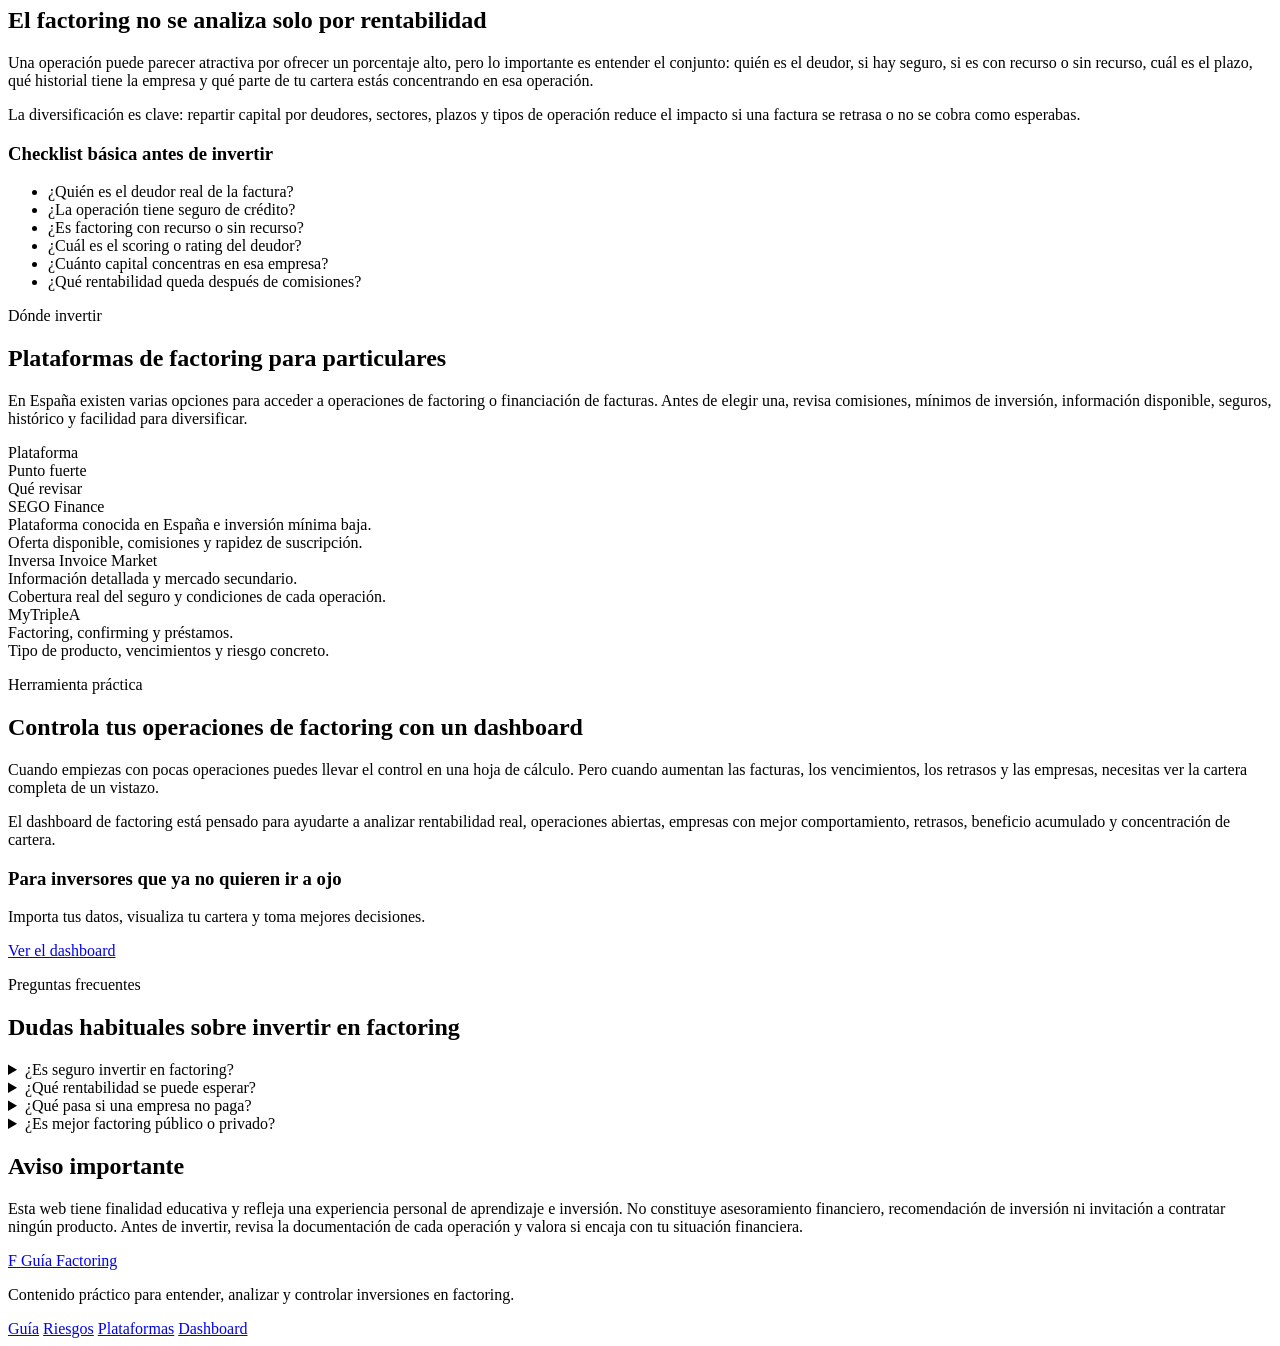
==== commit 2fb71d4a: "Add files via upload" ====
--- a/index.html
+++ b/index.html
@@ -4,1305 +4,335 @@
   <meta charset="UTF-8" />
   <meta name="viewport" content="width=device-width, initial-scale=1.0" />
 
-  <title>Dashboard para SegoFinance | Analiza tu cartera de factoring</title>
-  <meta name="description" content="Dashboard de factoring diseñado para inversores que usan SegoFinance. Importa tus Excel, analiza rentabilidad, riesgo, mora, cartera viva y empresas con mejor comportamiento para tomar mejores decisiones." />
-  <meta name="keywords" content="dashboard factoring SegoFinance, dashboard para cartera de factoring, analizar cartera SegoFinance, herramienta para inversores factoring, rentabilidad factoring SegoFinance, análisis operaciones factoring, Excel SegoFinance dashboard, controlar inversión factoring, invertir en factoring, como invertir en factoring, cartera viva factoring, métricas factoring" />
-  <meta name="author" content="Dashboard de Factoring" />
-  <meta name="robots" content="index, follow, max-image-preview:large" />
-  <meta name="language" content="es" />
-  <meta name="theme-color" content="#0068ad" />
-  <link rel="canonical" href="https://anblanch.github.io/dashboard-factoring-landing/" />
-
-  <meta name="google-site-verification" content="lwTbjmG_URt6NmHaF0GnJcpMwwlThwc6qsTA37tQsCk" />
+  <title>Invertir en Factoring en España: guía, riesgos y rentabilidad</title>
+  <meta name="description" content="Guía completa para invertir en factoring en España: qué es, cómo funciona, riesgos, plataformas, rentabilidad y cómo controlar tus operaciones con criterio." />
+  <meta name="robots" content="index, follow" />
+  <link rel="canonical" href="https://anblanch.github.io/guia-factoring/" />
+
   <meta property="og:type" content="website" />
-  <meta property="og:locale" content="es_ES" />
-  <meta property="og:title" content="Dashboard Factoring para datos de SegoFinance | Analiza tu cartera de factoring" />
-  <meta property="og:description" content="Convierte tus Excel de SegoFinance en un dashboard visual para controlar rentabilidad, riesgo, empresas, cartera viva, retrasos y beneficio acumulado." />
-  <meta property="og:site_name" content="Dashboard de Factoring" />
-  <meta property="og:url" content="https://dashboarddefactoring.com/" />
+  <meta property="og:title" content="Invertir en Factoring en España: guía completa" />
+  <meta property="og:description" content="Aprende qué es el factoring, cómo invertir, qué riesgos tiene y cómo controlar tus operaciones para mejorar tu rentabilidad real." />
+  <meta property="og:url" content="https://anblanch.github.io/guia-factoring/" />
+  <meta property="og:image" content="https://anblanch.github.io/guia-factoring/assets/factoring-og.jpg" />
 
   <meta name="twitter:card" content="summary_large_image" />
-  <meta name="twitter:title" content="Dashboard para SegoFinance | Analiza tu cartera de factoring" />
-  <meta name="twitter:description" content="Herramienta local para analizar tus datos exportados de SegoFinance y mejorar el seguimiento de tu cartera de factoring." />
-  <link rel="icon" type="image/png" href="./favicon.png">
+  <meta name="twitter:title" content="Invertir en Factoring en España" />
+  <meta name="twitter:description" content="Guía práctica para entender el factoring, analizar riesgos y controlar tus inversiones." />
+
+  <link rel="preconnect" href="https://fonts.googleapis.com" />
+  <link rel="preconnect" href="https://fonts.gstatic.com" crossorigin />
+  <link href="https://fonts.googleapis.com/css2?family=Inter:wght@400;500;600;700;800&display=swap" rel="stylesheet" />
+  <link rel="stylesheet" href="assets/styles.css" />
+
   <script type="application/ld+json">
   {
     "@context": "https://schema.org",
-    "@type": "SoftwareApplication",
-    "name": "Dashboard de Factoring para SegoFinance",
-    "applicationCategory": "FinanceApplication",
-    "operatingSystem": "Windows, macOS, Linux",
-    "description": "Dashboard local para analizar operaciones de factoring exportadas desde SegoFinance mediante archivos Excel. Permite visualizar rentabilidad, beneficio acumulado, cartera viva, retrasos, concentración por empresa y rankings de compañías.",
-    "offers": {
-      "@type": "Offer",
-      "price": "12.95",
-      "priceCurrency": "EUR",
-      "availability": "https://schema.org/InStock"
-    }
+    "@type": "WebSite",
+    "name": "Guía de Factoring para Inversores",
+    "url": "https://anblanch.github.io/guia-factoring/",
+    "description": "Guía práctica para invertir en factoring en España, entender sus riesgos y controlar operaciones.",
+    "inLanguage": "es"
   }
   </script>
 
-  <style>
-    :root {
-      --bg: #ffffff;
-      --bg-soft: #f7faff;
-      --bg-blue: #eaf2ff;
-      --nav-bg: #fbfbff;
-      --primary: #0068ad;
-      --primary-dark: #00528f;
-      --primary-soft: #dbeafe;
-      --text: #0f2238;
-      --muted: #536079;
-      --border: #e6ebf3;
-      --card: #ffffff;
-      --green: #16c76a;
-      --red: #ff2d3d;
-      --orange: #ffae1a;
-      --shadow: 0 18px 45px rgba(15, 34, 56, 0.08);
-      --shadow-strong: 0 20px 55px rgba(0, 104, 173, 0.22);
-      --radius-lg: 22px;
-      --radius-md: 16px;
-      --container: 1120px;
-    }
-
-    * { box-sizing: border-box; }
-    html { scroll-behavior: smooth; }
-
-    body {
-      margin: 0;
-      font-family: Inter, ui-sans-serif, system-ui, -apple-system, BlinkMacSystemFont, "Segoe UI", sans-serif;
-      color: var(--text);
-      background: var(--bg);
-      line-height: 1.5;
-    }
-
-    a { color: inherit; text-decoration: none; }
-
-    button,
-    .button {
-      display: inline-flex;
-      align-items: center;
-      justify-content: center;
-      min-height: 48px;
-      padding: 0 30px;
-      border: 0;
-      border-radius: 999px;
-      font-size: 15px;
-      font-weight: 800;
-      cursor: pointer;
-      transition: transform 0.2s ease, box-shadow 0.2s ease, background 0.2s ease;
-    }
-
-    button:hover,
-    .button:hover { transform: translateY(-2px); }
-
-    .button-primary {
-      color: #fff;
-      background: var(--primary);
-      box-shadow: 0 10px 22px rgba(0, 104, 173, 0.28);
-    }
-
-    .button-primary:hover { background: var(--primary-dark); }
-    .button-soft { color: var(--text); background: #eaf2ff; }
-    .button-block { width: 100%; border-radius: 12px; }
-
-    .container {
-      width: min(var(--container), calc(100% - 72px));
-      margin: 0 auto;
-    }
-
-    .navbar {
-      position: sticky;
-      top: 0;
-      z-index: 50;
-      border-bottom: 1px solid var(--border);
-      background: rgba(251, 251, 255, 0.94);
-      backdrop-filter: blur(14px);
-    }
-
-    .nav-inner {
-      display: flex;
-      align-items: center;
-      justify-content: space-between;
-      min-height: 70px;
-      gap: 24px;
-    }
-
-    .brand {
-      display: inline-flex;
-      align-items: center;
-      gap: 12px;
-      font-size: 20px;
-      font-weight: 850;
-      letter-spacing: -0.03em;
-      white-space: nowrap;
-    }
-
-    .brand-logo {
-      display: inline-flex;
-      align-items: center;
-      justify-content: center;
-      width: 42px;
-      height: 42px;
-      border-radius: 50%;
-      color: #fff;
-      background: var(--primary);
-      font-size: 15px;
-      font-weight: 900;
-      box-shadow: 0 8px 20px rgba(0, 104, 173, 0.18);
-    }
-
-    .nav-links {
-      display: flex;
-      align-items: center;
-      justify-content: center;
-      gap: 28px;
-      color: var(--muted);
-      font-size: 15px;
-      font-weight: 600;
-    }
-
-    .nav-links a:hover { color: var(--primary); }
-
-    .hero {
-      padding: 112px 0 98px;
-      border-bottom: 1px solid var(--border);
-      background:
-        radial-gradient(circle at 50% -10%, rgba(0, 104, 173, 0.11), transparent 32%),
-        linear-gradient(180deg, #ffffff 0%, #f7faff 100%);
-      text-align: center;
-    }
-
-    .hero-badge {
-      display: inline-flex;
-      align-items: center;
-      gap: 8px;
-      min-height: 34px;
-      padding: 0 16px;
-      border-radius: 999px;
-      color: var(--primary-dark);
-      background: #eaf2ff;
-      border: 1px solid #d7e7ff;
-      font-size: 13px;
-      font-weight: 900;
-      margin-bottom: 22px;
-    }
-
-    .hero h1 {
-      max-width: 860px;
-      margin: 0 auto;
-      font-size: clamp(42px, 5.8vw, 66px);
-      line-height: 1.08;
-      letter-spacing: -0.06em;
-    }
-
-    .hero p {
-      max-width: 760px;
-      margin: 28px auto 0;
-      color: var(--muted);
-      font-size: 18px;
-    }
-
-    .hero-actions {
-      display: flex;
-      justify-content: center;
-      gap: 16px;
-      margin-top: 42px;
-      flex-wrap: wrap;
-    }
-
-    .hero-proof {
-      display: flex;
-      justify-content: center;
-      gap: 14px;
-      flex-wrap: wrap;
-      margin-top: 34px;
-      color: #465166;
-      font-size: 14px;
-      font-weight: 800;
-    }
-
-    .hero-proof span {
-      display: inline-flex;
-      align-items: center;
-      gap: 8px;
-      padding: 10px 14px;
-      border-radius: 999px;
-      background: #ffffff;
-      border: 1px solid var(--border);
-      box-shadow: 0 8px 18px rgba(15, 34, 56, 0.04);
-    }
-
-    .section { padding: 104px 0; }
-    .section-blue { background: var(--bg-blue); }
-
-    .split {
-      display: grid;
-      grid-template-columns: 1fr 0.82fr;
-      align-items: center;
-      gap: 72px;
-    }
-
-    .eyebrow {
-      display: inline-flex;
-      align-items: center;
-      height: 28px;
-      padding: 0 14px;
-      border-radius: 999px;
-      color: var(--text);
-      background: #dbeafe;
-      font-size: 13px;
-      font-weight: 900;
-      letter-spacing: 0.06em;
-      text-transform: uppercase;
-    }
-
-    .section h2 {
-      margin: 18px 0 18px;
-      font-size: clamp(28px, 3.4vw, 38px);
-      line-height: 1.16;
-      letter-spacing: -0.045em;
-    }
-
-    .section p { color: var(--muted); font-size: 16px; }
-
-    .check-list {
-      display: grid;
-      gap: 18px;
-      margin-top: 32px;
-      padding: 0;
-      list-style: none;
-      color: #465166;
-    }
-
-    .check-list li,
-    .price-features li {
-      display: flex;
-      align-items: flex-start;
-      gap: 14px;
-      font-size: 15px;
-    }
-
-    .check {
-      display: inline-flex;
-      align-items: center;
-      justify-content: center;
-      width: 19px;
-      height: 19px;
-      margin-top: 2px;
-      border-radius: 50%;
-      color: #fff;
-      background: var(--primary);
-      font-size: 12px;
-      font-weight: 900;
-      flex: 0 0 auto;
-    }
-
-    .product-card {
-      min-height: 470px;
-      padding: 34px;
-      border: 1px solid rgba(0, 104, 173, 0.16);
-      border-radius: 18px;
-      background:
-        linear-gradient(135deg, #ffffff 0%, #eaf2ff 100%);
-      box-shadow: var(--shadow-strong);
-    }
-
-    .product-card h3 {
-      margin: 22px 0 10px;
-      font-size: 24px;
-      letter-spacing: -0.04em;
-    }
-
-    .product-card p { margin: 0; font-size: 15px; }
-
-    .product-preview {
-      margin-top: 32px;
-      padding: 22px;
-      border-radius: 16px;
-      background: #ffffff;
-      border: 1px solid var(--border);
-    }
-
-    .mini-grid {
-      display: grid;
-      grid-template-columns: repeat(2, 1fr);
-      gap: 12px;
-    }
-
-    .mini-card {
-      padding: 14px;
-      border-radius: 12px;
-      background: #f8faff;
-      border: 1px solid #edf1f7;
-    }
-
-    .mini-label {
-      color: #667187;
-      font-size: 11px;
-      font-weight: 900;
-      letter-spacing: 0.06em;
-      text-transform: uppercase;
-    }
-
-    .mini-value {
-      margin-top: 6px;
-      color: var(--primary);
-      font-size: 20px;
-      font-weight: 950;
-      letter-spacing: -0.04em;
-    }
-
-    .centered { text-align: center; }
-    .section-intro { max-width: 760px; margin: 0 auto 66px; }
-    .section-intro h2 { margin-top: 0; }
-
-    .benefits-grid {
-      display: grid;
-      grid-template-columns: repeat(3, 1fr);
-      gap: 22px;
-    }
-
-    .benefit-card {
-      padding: 28px;
-      border: 1px solid var(--border);
-      border-radius: 18px;
-      background: #ffffff;
-      box-shadow: 0 10px 26px rgba(15, 34, 56, 0.05);
-    }
-
-    .benefit-icon {
-      width: 44px;
-      height: 44px;
-      display: inline-flex;
-      align-items: center;
-      justify-content: center;
-      margin-bottom: 18px;
-      border-radius: 12px;
-      background: #eaf2ff;
-      font-size: 22px;
-    }
-
-    .benefit-card h3 {
-      margin: 0 0 10px;
-      font-size: 19px;
-      letter-spacing: -0.035em;
-    }
-
-    .benefit-card p { margin: 0; font-size: 15px; }
-
-    .dashboard-shell {
-      padding: 28px;
-      border: 1px solid var(--border);
-      border-radius: 20px;
-      background: #ffffff;
-      box-shadow: var(--shadow);
-    }
-
-    .dashboard-heading {
-      display: flex;
-      justify-content: space-between;
-      gap: 32px;
-      margin-bottom: 28px;
-    }
-
-    .dashboard-heading h3 {
-      margin: 8px 0 0;
-      font-size: 22px;
-      letter-spacing: -0.035em;
-    }
-
-    .dashboard-heading p {
-      max-width: 390px;
-      margin: 0;
-      font-size: 13px;
-      color: #8b96ab;
-    }
-
-    .metric-grid {
-      display: grid;
-      grid-template-columns: repeat(3, 1fr);
-      gap: 22px;
-      margin-bottom: 44px;
-    }
-
-    .metric-card {
-      display: flex;
-      align-items: center;
-      gap: 16px;
-      min-height: 120px;
-      padding: 24px;
-      border: 1px solid var(--border);
-      border-radius: 14px;
-      background: #f8faff;
-      box-shadow: 0 8px 20px rgba(15, 34, 56, 0.04);
-    }
-
-    .metric-icon {
-      display: inline-flex;
-      align-items: center;
-      justify-content: center;
-      width: 42px;
-      height: 42px;
-      border-radius: 10px;
-      background: #e5efff;
-      font-size: 20px;
-      flex: 0 0 auto;
-    }
-
-    .metric-icon.green { background: #dfffee; }
-    .metric-icon.orange { background: #fff6df; }
-    .metric-icon.red { background: #fff0f1; }
-
-    .metric-label {
-      color: #596278;
-      font-size: 13px;
-      font-weight: 850;
-      letter-spacing: 0.06em;
-      text-transform: uppercase;
-    }
-
-    .metric-value {
-      margin-top: 2px;
-      font-size: 22px;
-      font-weight: 900;
-      color: var(--primary);
-      letter-spacing: -0.04em;
-    }
-
-    .metric-value.green { color: #058746; }
-    .metric-value.orange { color: var(--orange); }
-    .metric-value.red { color: var(--red); }
-
-    .metric-note {
-      margin-top: 8px;
-      color: var(--muted);
-      font-size: 13px;
-    }
-
-    .subsection-title { margin: 28px 0 14px; }
-    .subsection-title h3 { margin: 10px 0 8px; font-size: 22px; letter-spacing: -0.035em; }
-    .subsection-title p { margin: 0; font-size: 15px; }
-
-    .chart-card {
-      padding: 24px;
-      border: 1px solid var(--border);
-      border-radius: 16px;
-      background: #ffffff;
-      box-shadow: 0 10px 26px rgba(15, 34, 56, 0.05);
-    }
-
-    .chart-header {
-      display: flex;
-      justify-content: space-between;
-      gap: 18px;
-      margin-bottom: 20px;
-    }
-
-    .chart-header h4 { margin: 0 0 4px; font-size: 16px; }
-    .chart-header p { margin: 0; font-size: 13px; }
-
-    .legend {
-      display: flex;
-      gap: 16px;
-      color: var(--muted);
-      font-size: 12px;
-      white-space: nowrap;
-    }
-
-    .legend span { display: inline-flex; align-items: center; gap: 6px; }
-    .dot { width: 8px; height: 8px; border-radius: 50%; background: var(--primary); }
-    .dot.green { background: var(--green); }
-    .line-chart { width: 100%; height: 300px; }
-    .chart-grid-line { stroke: #edf1f7; stroke-width: 1; }
-    .chart-axis-text { fill: #9aa5b8; font-size: 11px; font-weight: 700; }
-
-    .line-blue,
-    .line-green {
-      fill: none;
-      stroke-width: 4;
-      stroke-linecap: round;
-      stroke-linejoin: round;
-      stroke-dasharray: 1;
-      stroke-dashoffset: 1;
-      animation: drawLine 1.8s cubic-bezier(0.22, 1, 0.36, 1) forwards;
-    }
-
-    .line-blue { stroke: #2868ee; }
-    .line-green { stroke: #1fd26d; animation-delay: 0.28s; }
-
-    .chart-point-blue,
-    .chart-point-green {
-      opacity: 0;
-      transform: scale(0.4);
-      transform-box: fill-box;
-      transform-origin: center;
-      animation: popPoint 0.36s ease forwards;
-    }
-
-    .chart-point-blue { fill: #2868ee; stroke: #ffffff; stroke-width: 3; animation-delay: 1.55s; }
-    .chart-point-green { fill: #1fd26d; stroke: #ffffff; stroke-width: 3; animation-delay: 1.85s; }
-
-    @keyframes drawLine { to { stroke-dashoffset: 0; } }
-    @keyframes popPoint { to { opacity: 1; transform: scale(1); } }
-
-    .portfolio-grid {
-      display: grid;
-      grid-template-columns: repeat(4, 1fr);
-      gap: 18px;
-      margin-bottom: 20px;
-    }
-
-    .portfolio-note { margin: 0 0 18px; color: #7a8599; font-size: 13px; }
-
-    .donut-wrap {
-      display: grid;
-      grid-template-columns: minmax(260px, 0.8fr) minmax(260px, 1fr);
-      align-items: center;
-      gap: 34px;
-      min-height: 340px;
-    }
-
-    .donut-card-visual { display: flex; justify-content: center; align-items: center; }
-    .donut-svg { width: 280px; height: 280px; overflow: visible; }
-    .donut-bg { fill: none; stroke: #eef3fb; stroke-width: 22; }
-
-    .donut-segment {
-      fill: none;
-      stroke-width: 22;
-      stroke-linecap: round;
-      stroke-dasharray: 0 100;
-      stroke-dashoffset: calc(var(--offset) * -1);
-      transform: rotate(-90deg);
-      transform-origin: 130px 130px;
-      filter: drop-shadow(0 8px 14px rgba(15, 34, 56, 0.12));
-      animation: donutSegmentIn 1.35s cubic-bezier(0.22, 1, 0.36, 1) forwards;
-      animation-delay: var(--delay);
-    }
-
-    .donut-center { fill: #ffffff; filter: drop-shadow(0 12px 26px rgba(15, 34, 56, 0.10)); }
-    .donut-center-title { fill: var(--text); font-size: 16px; font-weight: 900; text-anchor: middle; }
-    .donut-center-subtitle { fill: var(--muted); font-size: 12px; font-weight: 750; text-anchor: middle; }
-    .donut-center-value { fill: var(--primary); font-size: 21px; font-weight: 950; text-anchor: middle; }
-
-    .donut-legend { display: grid; gap: 10px; }
-
-    .donut-legend-row {
-      display: grid;
-      grid-template-columns: 12px minmax(0, 1fr) auto;
-      align-items: center;
-      gap: 10px;
-      min-height: 36px;
-      padding: 9px 11px;
-      border: 1px solid #eef2f7;
-      border-radius: 12px;
-      background: #f8faff;
-    }
-
-    .donut-legend-dot { width: 10px; height: 10px; border-radius: 999px; background: var(--dot-color); }
-    .donut-legend-name { min-width: 0; color: var(--text); font-size: 13px; font-weight: 850; white-space: nowrap; overflow: hidden; text-overflow: ellipsis; }
-    .donut-legend-value { color: var(--primary); font-size: 13px; font-weight: 950; white-space: nowrap; }
-
-    @keyframes donutSegmentIn { to { stroke-dasharray: var(--value) calc(100 - var(--value)); } }
-
-    .pricing {
-      padding: 108px 0;
-      background: var(--bg-blue);
-    }
-
-    .price-card {
-      width: min(480px, 100%);
-      margin: 54px auto 0;
-      overflow: hidden;
-      border: 1px solid rgba(0, 104, 173, 0.18);
-      border-radius: 14px;
-      background: #ffffff;
-      box-shadow: var(--shadow-strong);
-    }
-
-    .price-head {
-      padding: 24px;
-      color: #ffffff;
-      background: var(--primary);
-      text-align: center;
-    }
-
-    .price-head h3 { margin: 0; font-size: 22px; letter-spacing: -0.03em; }
-
-    .price {
-      display: flex;
-      align-items: flex-end;
-      justify-content: center;
-      gap: 6px;
-      margin-top: 8px;
-      font-weight: 900;
-      letter-spacing: -0.06em;
-    }
-
-    .price strong { font-size: 44px; line-height: 1; }
-    .price-body { padding: 32px; }
-
-    .price-features {
-      display: grid;
-      gap: 20px;
-      margin: 0 0 28px;
-      padding: 0;
-      list-style: none;
-    }
-
-    .price-footnote { margin: 22px 0 0; color: var(--muted); text-align: center; }
-
-    .faq-grid {
-      display: grid;
-      grid-template-columns: repeat(2, 1fr);
-      gap: 18px;
-      margin-top: 34px;
-    }
-
-    .faq-card {
-      padding: 24px;
-      border: 1px solid var(--border);
-      border-radius: 16px;
-      background: #ffffff;
-      box-shadow: 0 8px 20px rgba(15, 34, 56, 0.04);
-    }
-
-    .faq-card h3 {
-      margin: 0 0 8px;
-      font-size: 17px;
-      letter-spacing: -0.03em;
-    }
-
-    .faq-card p { margin: 0; font-size: 15px; }
-
-    .footer {
-      padding: 88px 0;
-      color: #d6deea;
-      background: #0c2033;
-    }
-
-    .footer-grid {
-      display: grid;
-      grid-template-columns: 1fr 1.2fr 1fr;
-      align-items: center;
-      gap: 48px;
-    }
-
-    .footer-brand { font-size: 21px; font-weight: 900; line-height: 1.18; letter-spacing: -0.035em; }
-
-    .footer-links {
-      display: flex;
-      align-items: center;
-      justify-content: center;
-      gap: 32px;
-      flex-wrap: wrap;
-      color: #b7c2d2;
-    }
-
-    .footer-links a:hover { color: #ffffff; }
-    .copyright { color: #b7c2d2; text-align: right; }
-
-    .footer-warning {
-      max-width: 1162px;
-      margin: 28px auto 0;
-      color: #b7c2d2;
-      font-size: 12px;
-      text-align: center;
-    }
-
-    .footer-disclaimer {
-      max-width: 1162px;
-      margin: 28px auto 0;
-      padding-top: 22px;
-      border-top: 1px solid rgba(255, 255, 255, 0.08);
-      color: rgba(214, 222, 234, 0.62);
-      font-size: 11px;
-      line-height: 1.45;
-    }
-
-    .footer-disclaimer p { margin: 0 0 10px; }
-
-    @media (max-width: 980px) {
-      .container { width: min(var(--container), calc(100% - 36px)); }
-      .nav-inner { flex-wrap: wrap; padding: 14px 0; }
-      .nav-links { order: 3; width: 100%; justify-content: flex-start; overflow-x: auto; padding-bottom: 2px; }
-      .split,
-      .footer-grid { grid-template-columns: 1fr; }
-      .metric-grid,
-      .portfolio-grid,
-      .benefits-grid,
-      .faq-grid { grid-template-columns: 1fr 1fr; }
-      .dashboard-heading,
-      .chart-header { flex-direction: column; }
-      .footer,
-      .copyright { text-align: left; }
-      .footer-links { justify-content: flex-start; }
-    }
-
-    @media (max-width: 760px) {
-      .donut-wrap { grid-template-columns: 1fr; }
-      .donut-svg { width: 245px; height: 245px; }
-    }
-
-    @media (max-width: 640px) {
-      .brand { font-size: 17px; }
-      .brand-logo { width: 36px; height: 36px; }
-      .hero { padding: 76px 0 78px; }
-      .section,
-      .pricing { padding: 72px 0; }
-      .button { width: 100%; }
-      .metric-grid,
-      .portfolio-grid,
-      .benefits-grid,
-      .faq-grid { grid-template-columns: 1fr; }
-      .dashboard-shell { padding: 18px; }
-      .metric-card { min-height: 104px; }
-      .line-chart { height: 240px; }
-      .footer { padding: 64px 0; }
-      .footer-disclaimer { margin-top: 22px; font-size: 10px; text-align: left; }
-    }
-    .referral-card {
-  padding: 34px;
-  border: 1px solid rgba(0, 104, 173, 0.18);
-  border-radius: 18px;
-  background: #ffffff;
-  box-shadow: var(--shadow);
-}
-
-.referral-card h3 {
-  margin: 0 0 12px;
-  font-size: 24px;
-  letter-spacing: -0.035em;
-}
-
-.referral-card p {
-  margin: 0 0 24px;
-}
-
-.referral-note {
-  margin-top: 24px;
-  font-size: 12px !important;
-  color: #6b7280;
-}
-
-.referral-small {
-  margin-top: 16px !important;
-  margin-bottom: 0 !important;
-  font-size: 12px !important;
-  color: #6b7280;
-}
-  </style>
+  <script type="application/ld+json">
+  {
+    "@context": "https://schema.org",
+    "@type": "FAQPage",
+    "mainEntity": [
+      {
+        "@type": "Question",
+        "name": "¿Qué es invertir en factoring?",
+        "acceptedAnswer": {
+          "@type": "Answer",
+          "text": "Invertir en factoring consiste en adelantar dinero sobre facturas emitidas por empresas o administraciones para cobrar al vencimiento el capital más una rentabilidad pactada."
+        }
+      },
+      {
+        "@type": "Question",
+        "name": "¿Cuáles son los principales riesgos del factoring?",
+        "acceptedAnswer": {
+          "@type": "Answer",
+          "text": "Los principales riesgos son el impago del deudor, los retrasos en el cobro, la falta de liquidez hasta vencimiento, la concentración en pocas operaciones y el riesgo de plataforma."
+        }
+      },
+      {
+        "@type": "Question",
+        "name": "¿Cómo se puede controlar mejor una cartera de factoring?",
+        "acceptedAnswer": {
+          "@type": "Answer",
+          "text": "Conviene registrar cada operación, empresa, deudor, rentabilidad, plazo, estado, retrasos y beneficio real. Un dashboard permite visualizar estos datos de forma automática."
+        }
+      }
+    ]
+  }
+  </script>
 </head>
-
 <body>
-  <header class="navbar">
-    <div class="container nav-inner">
-      <a class="brand" href="#inicio" aria-label="Dashboard de Factoring para SegoFinance">
-        <span class="brand-logo">FA</span>
-        <span>Dashboard de Factoring</span>
+  <header class="site-header">
+    <div class="container nav">
+      <a class="logo" href="index.html" aria-label="Inicio Guía Factoring">
+        <span class="logo-mark">F</span>
+        <span>Guía Factoring</span>
       </a>
-
       <nav class="nav-links" aria-label="Navegación principal">
-        <a href="#producto">Qué es</a>
-        <a href="#beneficios">Beneficios</a>
-        <a href="#dashboard">Demo</a>
-        <a href="#precios">Precios</a>
-        <a href="#contacto">Contacto</a>
+        <a href="#guia">Guía</a>
+        <a href="#riesgos">Riesgos</a>
+        <a href="#plataformas">Plataformas</a>
+        <a href="#dashboard">Dashboard</a>
       </nav>
+      <a class="nav-cta" href="https://anblanch.github.io/dashboard-factoring-landing/">Ver dashboard</a>
     </div>
   </header>
 
-  <main id="inicio">
+  <main>
     <section class="hero">
+      <div class="container hero-grid">
+        <div class="hero-content">
+          <p class="eyebrow">Guía independiente para inversores particulares</p>
+          <h1>Invertir en factoring en España: guía completa para entender riesgos, rentabilidad y plataformas</h1>
+          <p class="hero-text">
+            Aprende qué es el factoring, cómo funcionan las operaciones, qué debes mirar antes de invertir
+            y cómo controlar tu cartera para no decidir a ciegas.
+          </p>
+          <div class="hero-actions">
+            <a class="btn btn-primary" href="#guia">Empezar la guía</a>
+            <a class="btn btn-secondary" href="https://anblanch.github.io/dashboard-factoring-landing/">Ver dashboard de factoring</a>
+          </div>
+          <p class="microcopy">Contenido educativo basado en experiencia real. No es asesoramiento financiero.</p>
+        </div>
+
+        <aside class="hero-card" aria-label="Resumen de la guía">
+          <div class="metric-card">
+            <span class="metric-label">Aprenderás a analizar</span>
+            <strong>riesgo, plazo, scoring, seguro y rentabilidad real</strong>
+          </div>
+          <div class="mini-list">
+            <p>Qué es el factoring</p>
+            <p>Tipos de operaciones</p>
+            <p>Riesgos habituales</p>
+            <p>Plataformas en España</p>
+            <p>Control de cartera</p>
+          </div>
+        </aside>
+      </div>
+    </section>
+
+    <section class="section intro" id="guia">
+      <div class="container narrow">
+        <p class="section-kicker">Factoring desde cero</p>
+        <h2>¿Qué es el factoring y por qué interesa a algunos inversores?</h2>
+        <p>
+          El factoring es una operación financiera en la que una empresa cede derechos de cobro,
+          normalmente facturas, para obtener liquidez antes del vencimiento. Como inversor, adelantas
+          parte de ese importe y esperas recuperar el capital junto con una rentabilidad cuando el deudor paga.
+        </p>
+        <p>
+          Su atractivo está en que muchas operaciones tienen plazos relativamente cortos, rentabilidades
+          visibles desde el inicio y una volatilidad diferente a la bolsa. Pero eso no significa que sea una
+          inversión sin riesgo: hay que entender quién paga, qué ocurre si se retrasa, qué cubre el seguro
+          y qué comisión se aplica.
+        </p>
+      </div>
+    </section>
+
+    <section class="section cards-section">
       <div class="container">
-
-        <h1>Convierte tus Excel de SegoFinance en un dashboard para mejorar tu cartera de factoring.</h1>
-
+        <div class="section-heading">
+          <p class="section-kicker">Ruta de aprendizaje</p>
+          <h2>Empieza por aquí si quieres invertir con criterio</h2>
+          <p>La idea no es invertir en cualquier factura con una rentabilidad alta, sino aprender a filtrar operaciones.</p>
+        </div>
+
+        <div class="cards-grid">
+          <article class="content-card">
+            <span>01</span>
+            <h3>Qué es el factoring</h3>
+            <p>Entiende la diferencia entre empresa cedente, deudor, plataforma e inversor.</p>
+            <a href="blog/que-es-el-factoring.html">Leer guía →</a>
+          </article>
+
+          <article class="content-card">
+            <span>02</span>
+            <h3>Factoring con recurso y sin recurso</h3>
+            <p>Comprende quién asume el riesgo de impago y por qué cambia la rentabilidad.</p>
+            <a href="blog/factoring-con-recurso-sin-recurso.html">Ver diferencias →</a>
+          </article>
+
+          <article class="content-card">
+            <span>03</span>
+            <h3>Riesgos del factoring</h3>
+            <p>Impago, retrasos, liquidez, concentración y riesgo de plataforma explicados sin humo.</p>
+            <a href="blog/riesgos-factoring.html">Analizar riesgos →</a>
+          </article>
+
+          <article class="content-card">
+            <span>04</span>
+            <h3>Plataformas en España</h3>
+            <p>SEGO Finance, Inversa Invoice Market, MyTripleA y otras alternativas.</p>
+            <a href="blog/plataformas-factoring-espana.html">Comparar plataformas →</a>
+          </article>
+
+          <article class="content-card">
+            <span>05</span>
+            <h3>Cómo elegir operaciones</h3>
+            <p>Scoring, seguro, deudor, plazo, rentabilidad y diversificación antes de invertir.</p>
+            <a href="blog/como-analizar-operacion-factoring.html">Ver checklist →</a>
+          </article>
+
+          <article class="content-card featured-card">
+            <span>06</span>
+            <h3>Controlar tu cartera</h3>
+            <p>La parte que casi nadie mira: rentabilidad real, retrasos, empresas, concentración y beneficio.</p>
+            <a href="https://anblanch.github.io/dashboard-factoring-landing/">Ver dashboard →</a>
+          </article>
+        </div>
+      </div>
+    </section>
+
+    <section class="section split" id="riesgos">
+      <div class="container split-grid">
+        <div>
+          <p class="section-kicker">Riesgo real</p>
+          <h2>El factoring no se analiza solo por rentabilidad</h2>
+          <p>
+            Una operación puede parecer atractiva por ofrecer un porcentaje alto, pero lo importante es entender
+            el conjunto: quién es el deudor, si hay seguro, si es con recurso o sin recurso, cuál es el plazo,
+            qué historial tiene la empresa y qué parte de tu cartera estás concentrando en esa operación.
+          </p>
+          <p>
+            La diversificación es clave: repartir capital por deudores, sectores, plazos y tipos de operación
+            reduce el impacto si una factura se retrasa o no se cobra como esperabas.
+          </p>
+        </div>
+        <div class="risk-box">
+          <h3>Checklist básica antes de invertir</h3>
+          <ul>
+            <li>¿Quién es el deudor real de la factura?</li>
+            <li>¿La operación tiene seguro de crédito?</li>
+            <li>¿Es factoring con recurso o sin recurso?</li>
+            <li>¿Cuál es el scoring o rating del deudor?</li>
+            <li>¿Cuánto capital concentras en esa empresa?</li>
+            <li>¿Qué rentabilidad queda después de comisiones?</li>
+          </ul>
+        </div>
+      </div>
+    </section>
+
+    <section class="section platforms" id="plataformas">
+      <div class="container">
+        <div class="section-heading">
+          <p class="section-kicker">Dónde invertir</p>
+          <h2>Plataformas de factoring para particulares</h2>
+          <p>
+            En España existen varias opciones para acceder a operaciones de factoring o financiación de facturas.
+            Antes de elegir una, revisa comisiones, mínimos de inversión, información disponible, seguros,
+            histórico y facilidad para diversificar.
+          </p>
+        </div>
+
+        <div class="comparison-table" role="table" aria-label="Comparativa básica de plataformas de factoring">
+          <div class="table-row table-head" role="row">
+            <div role="columnheader">Plataforma</div>
+            <div role="columnheader">Punto fuerte</div>
+            <div role="columnheader">Qué revisar</div>
+          </div>
+          <div class="table-row" role="row">
+            <div role="cell">SEGO Finance</div>
+            <div role="cell">Plataforma conocida en España e inversión mínima baja.</div>
+            <div role="cell">Oferta disponible, comisiones y rapidez de suscripción.</div>
+          </div>
+          <div class="table-row" role="row">
+            <div role="cell">Inversa Invoice Market</div>
+            <div role="cell">Información detallada y mercado secundario.</div>
+            <div role="cell">Cobertura real del seguro y condiciones de cada operación.</div>
+          </div>
+          <div class="table-row" role="row">
+            <div role="cell">MyTripleA</div>
+            <div role="cell">Factoring, confirming y préstamos.</div>
+            <div role="cell">Tipo de producto, vencimientos y riesgo concreto.</div>
+          </div>
+        </div>
+      </div>
+    </section>
+
+    <section class="section dashboard" id="dashboard">
+      <div class="container dashboard-card">
+        <div>
+          <p class="section-kicker">Herramienta práctica</p>
+          <h2>Controla tus operaciones de factoring con un dashboard</h2>
+          <p>
+            Cuando empiezas con pocas operaciones puedes llevar el control en una hoja de cálculo.
+            Pero cuando aumentan las facturas, los vencimientos, los retrasos y las empresas, necesitas ver
+            la cartera completa de un vistazo.
+          </p>
+          <p>
+            El dashboard de factoring está pensado para ayudarte a analizar rentabilidad real, operaciones abiertas,
+            empresas con mejor comportamiento, retrasos, beneficio acumulado y concentración de cartera.
+          </p>
+        </div>
+        <div class="dashboard-cta">
+          <h3>Para inversores que ya no quieren ir a ojo</h3>
+          <p>Importa tus datos, visualiza tu cartera y toma mejores decisiones.</p>
+          <a class="btn btn-primary" href="https://anblanch.github.io/dashboard-factoring-landing/">Ver el dashboard</a>
+        </div>
+      </div>
+    </section>
+
+    <section class="section faq">
+      <div class="container narrow">
+        <p class="section-kicker">Preguntas frecuentes</p>
+        <h2>Dudas habituales sobre invertir en factoring</h2>
+
+        <details>
+          <summary>¿Es seguro invertir en factoring?</summary>
+          <p>No existe inversión sin riesgo. El factoring puede tener plazos cortos y operaciones aseguradas, pero hay riesgo de impago, retrasos, falta de liquidez y concentración.</p>
+        </details>
+
+        <details>
+          <summary>¿Qué rentabilidad se puede esperar?</summary>
+          <p>Depende de la plataforma, el tipo de operación, el plazo, el seguro, el riesgo y las comisiones. Es importante calcular la rentabilidad real, no solo la anunciada.</p>
+        </details>
+
+        <details>
+          <summary>¿Qué pasa si una empresa no paga?</summary>
+          <p>Depende de si la operación tiene recurso, seguro de crédito o si el inversor asume el riesgo. Por eso es clave leer las condiciones antes de invertir.</p>
+        </details>
+
+        <details>
+          <summary>¿Es mejor factoring público o privado?</summary>
+          <p>El público suele tener menor riesgo de impago, pero puede sufrir retrasos. El privado puede ofrecer más rentabilidad, pero exige analizar mejor el deudor y la operación.</p>
+        </details>
+      </div>
+    </section>
+
+    <section class="section disclaimer">
+      <div class="container narrow">
+        <h2>Aviso importante</h2>
         <p>
-          Analiza rentabilidad, riesgo, retrasos, beneficio acumulado, cartera viva y concentración por empresa
-          desde una interfaz visual creada específicamente para inversores que operan con factoring en SegoFinance.
+          Esta web tiene finalidad educativa y refleja una experiencia personal de aprendizaje e inversión.
+          No constituye asesoramiento financiero, recomendación de inversión ni invitación a contratar ningún producto.
+          Antes de invertir, revisa la documentación de cada operación y valora si encaja con tu situación financiera.
         </p>
-
-        <div class="hero-actions">
-          <a class="button button-primary" href="#precios">Comprar dashboard</a>
-          <a class="button button-soft" href="#dashboard">Ver demo del dashboard</a>
-        </div>
-
-        <div class="hero-proof" aria-label="Características principales">
-          <span>✓ Compatible con Excel de SegoFinance</span>
-          <span>✓ Pago único</span>
-          <span>✓ Uso en local</span>
-          <span>✓ Sin suscripciones</span>
-        </div>
-      </div>
-    </section>
-
-    <section id="producto" class="section">
-      <div class="container split">
-        <div>
-          <span class="eyebrow">Qué estás comprando</span>
-          <h2>Un dashboard privado para entender mejor tus operaciones de factoring.</h2>
-          <p>
-            Esta herramienta no es un ebook ni una plantilla genérica. Es un dashboard diseñado para importar
-            los archivos de SegoFinance y transformar tus operaciones en métricas claras para ayudarte a detectar
-            qué empresas, plazos y operaciones están aportando más rentabilidad a tu cartera.
-          </p>
-
-          <ul class="check-list">
-            <li><span class="check">✓</span> Importa tus Excel de operaciones e histórico de SegoFinance.</li>
-            <li><span class="check">✓</span> Visualiza rentabilidad media, beneficio total, duración media y operaciones realizadas.</li>
-            <li><span class="check">✓</span> Controla cartera viva, próximos cobros, importe vencido y concentración por compañía.</li>
-            <li><span class="check">✓</span> Identifica empresas con mejor relación rentabilidad/riesgo usando datos históricos.</li>
-          </ul>
-        </div>
-
-        <article class="product-card" aria-label="Producto Dashboard de Factoring para SegoFinance">
-          <div class="brand-logo">FA</div>
-          <h3>Dashboard de Factoring para SegoFinance</h3>
-          <p>
-            Herramienta local para analizar tu cartera con datos reales exportados desde la plataforma.
-          </p>
-
-          <div class="product-preview">
-            <div class="mini-grid">
-              <div class="mini-card">
-                <div class="mini-label">Rentabilidad</div>
-                <div class="mini-value">6.50 %</div>
-              </div>
-              <div class="mini-card">
-                <div class="mini-label">Beneficio</div>
-                <div class="mini-value">196,66 €</div>
-              </div>
-              <div class="mini-card">
-                <div class="mini-label">Cartera viva</div>
-                <div class="mini-value">6.054 €</div>
-              </div>
-              <div class="mini-card">
-                <div class="mini-label">Operaciones</div>
-                <div class="mini-value">125</div>
-              </div>
-            </div>
-          </div>
-        </article>
-      </div>
-    </section>
-
-    <section id="beneficios" class="section section-blue">
-      <div class="container">
-        <div class="section-intro centered">
-          <span class="eyebrow">Para qué sirve</span>
-          <h2>Analiza tu cartera de factoring con más claridad antes de volver a invertir.</h2>
-          <p>
-            El objetivo es que dejes de mirar operaciones sueltas y empieces a ver patrones: empresas que funcionan mejor,
-            plazos más eficientes, concentración de cartera, retrasos cobrados y rentabilidad real acumulada.
-          </p>
-        </div>
-
-        <div class="benefits-grid">
-          <article class="benefit-card">
-            <span class="benefit-icon">📈</span>
-            <h3>Mejora la rentabilidad esperada</h3>
-            <p>
-              Compara empresas, duración media, beneficio acumulado y rentabilidad anualizada para priorizar mejores oportunidades.
-            </p>
-          </article>
-
-          <article class="benefit-card">
-            <span class="benefit-icon">⚠️</span>
-            <h3>Controla el riesgo y la mora</h3>
-            <p>
-              Detecta operaciones vencidas, retrasos cobrados y compañías con más peso dentro de tu cartera viva.
-            </p>
-          </article>
-
-          <article class="benefit-card">
-            <span class="benefit-icon">💼</span>
-            <h3>Gestiona mejor la cartera viva</h3>
-            <p>
-              Consulta importe vivo invertido, próximas fechas de cobro, operaciones abiertas y distribución por empresa.
-            </p>
-          </article>
-        </div>
-      </div>
-    </section>
-
-    <section id="dashboard" class="section" aria-label="Vista demo del dashboard de factoring para SegoFinance">
-      <div class="container">
-        <div class="section-intro centered">
-          <span class="eyebrow">Demo visual</span>
-          <h2>Así se ven tus datos de SegoFinance dentro del dashboard.</h2>
-          <p>
-            La demo muestra datos de ejemplo para que entiendas el tipo de análisis que tendrás al importar tus propios Excel.
-          </p>
-        </div>
-
-        <div class="dashboard-shell">
-          <div class="dashboard-heading">
-            <div>
-              <span class="eyebrow">Métricas principales</span>
-              <h3>Estado global de la inversión</h3>
-            </div>
-            <p>Datos agregados de operaciones históricas y cartera actual exportadas desde SegoFinance.</p>
-          </div>
-
-          <div class="metric-grid">
-            <article class="metric-card">
-              <span class="metric-icon">📈</span>
-              <div>
-                <div class="metric-label">Rentabilidad media</div>
-                <div class="metric-value">6.50 %</div>
-                <div class="metric-note">Rentabilidad anualizada</div>
-              </div>
-            </article>
-
-            <article class="metric-card">
-              <span class="metric-icon">⏳</span>
-              <div>
-                <div class="metric-label">Duración media</div>
-                <div class="metric-value">53 días</div>
-                <div class="metric-note">Días por operación</div>
-              </div>
-            </article>
-
-            <article class="metric-card">
-              <span class="metric-icon green">💰</span>
-              <div>
-                <div class="metric-label">Beneficio total</div>
-                <div class="metric-value green">196,66 €</div>
-                <div class="metric-note"><strong>YTD:</strong> 102,20 €</div>
-              </div>
-            </article>
-
-            <article class="metric-card">
-              <span class="metric-icon">📄</span>
-              <div>
-                <div class="metric-label">Nº operaciones</div>
-                <div class="metric-value">125</div>
-                <div class="metric-note">Operaciones realizadas</div>
-              </div>
-            </article>
-
-            <article class="metric-card">
-              <span class="metric-icon orange">✅</span>
-              <div>
-                <div class="metric-label">Retrasos cobrados</div>
-                <div class="metric-value orange">8.00 %</div>
-                <div class="metric-note">Respecto al total de operaciones</div>
-              </div>
-            </article>
-
-            <article class="metric-card">
-              <span class="metric-icon red">⚠️</span>
-              <div>
-                <div class="metric-label">En gestión / mora</div>
-                <div class="metric-value red">0.00 %</div>
-                <div class="metric-note">Riesgo activo</div>
-              </div>
-            </article>
-          </div>
-
-          <div class="subsection-title">
-            <span class="eyebrow">Evolución histórica</span>
-            <h3>Rentabilidad y beneficios</h3>
-            <p>Rentabilidad anualizada media acumulada y beneficio acumulado de operaciones cobradas.</p>
-          </div>
-
-          <article class="chart-card">
-            <div class="chart-header">
-              <div>
-                <h4>Evolución de rentabilidad y beneficios</h4>
-                <p>Visualiza cómo evoluciona la rentabilidad y el beneficio acumulado con el paso del tiempo.</p>
-              </div>
-              <div class="legend">
-                <span><i class="dot"></i> Rentabilidad acumulada</span>
-                <span><i class="dot green"></i> Beneficio acumulado</span>
-              </div>
-            </div>
-
-            <svg class="line-chart" viewBox="0 0 960 300" role="img" aria-label="Gráfico de rentabilidad y beneficios del dashboard de factoring">
-              <line class="chart-grid-line" x1="58" y1="42" x2="914" y2="42" />
-              <line class="chart-grid-line" x1="58" y1="96" x2="914" y2="96" />
-              <line class="chart-grid-line" x1="58" y1="150" x2="914" y2="150" />
-              <line class="chart-grid-line" x1="58" y1="204" x2="914" y2="204" />
-              <line class="chart-grid-line" x1="58" y1="258" x2="914" y2="258" />
-              <line class="chart-grid-line" x1="58" y1="42" x2="58" y2="258" />
-              <line class="chart-grid-line" x1="914" y1="42" x2="914" y2="258" />
-
-              <text class="chart-axis-text" x="22" y="46">6.7 %</text>
-              <text class="chart-axis-text" x="22" y="100">6.5 %</text>
-              <text class="chart-axis-text" x="22" y="154">6.3 %</text>
-              <text class="chart-axis-text" x="22" y="208">6.1 %</text>
-              <text class="chart-axis-text" x="22" y="262">5.9 %</text>
-
-              <text class="chart-axis-text" x="70" y="288">06/2025</text>
-              <text class="chart-axis-text" x="300" y="288">08/2025</text>
-              <text class="chart-axis-text" x="540" y="288">12/2025</text>
-              <text class="chart-axis-text" x="760" y="288">01/2026</text>
-              <text class="chart-axis-text" x="865" y="288">02/2026</text>
-
-              <path class="line-blue" pathLength="1" d="M58 96 L130 238 L225 154 L315 136 L405 141 L500 132 L590 134 L690 141 L760 137 L835 124 L914 100" />
-              <path class="line-green" pathLength="1" d="M58 258 L130 254 L205 246 L285 224 L375 196 L470 184 L565 145 L660 112 L740 88 L830 78 L914 42" />
-
-              <circle class="chart-point-blue" cx="58" cy="96" r="5" />
-              <circle class="chart-point-blue" cx="130" cy="238" r="5" />
-              <circle class="chart-point-blue" cx="225" cy="154" r="5" />
-              <circle class="chart-point-blue" cx="315" cy="136" r="5" />
-              <circle class="chart-point-blue" cx="405" cy="141" r="5" />
-              <circle class="chart-point-blue" cx="500" cy="132" r="5" />
-              <circle class="chart-point-blue" cx="590" cy="134" r="5" />
-              <circle class="chart-point-blue" cx="690" cy="141" r="5" />
-              <circle class="chart-point-blue" cx="760" cy="137" r="5" />
-              <circle class="chart-point-blue" cx="835" cy="124" r="5" />
-              <circle class="chart-point-blue" cx="914" cy="100" r="5" />
-
-              <circle class="chart-point-green" cx="58" cy="258" r="5" />
-              <circle class="chart-point-green" cx="130" cy="254" r="5" />
-              <circle class="chart-point-green" cx="205" cy="246" r="5" />
-              <circle class="chart-point-green" cx="285" cy="224" r="5" />
-              <circle class="chart-point-green" cx="375" cy="196" r="5" />
-              <circle class="chart-point-green" cx="470" cy="184" r="5" />
-              <circle class="chart-point-green" cx="565" cy="145" r="5" />
-              <circle class="chart-point-green" cx="660" cy="112" r="5" />
-              <circle class="chart-point-green" cx="740" cy="88" r="5" />
-              <circle class="chart-point-green" cx="830" cy="78" r="5" />
-              <circle class="chart-point-green" cx="914" cy="42" r="5" />
-
-              <text class="chart-axis-text" fill="#1fd26d" x="864" y="34">197 €</text>
-              <text class="chart-axis-text" fill="#2868ee" x="860" y="92">6.50 %</text>
-            </svg>
-          </article>
-
-          <div class="subsection-title">
-            <span class="eyebrow">Cartera viva</span>
-            <h3>Cartera en gestión</h3>
-            <p>Operaciones vivas calculadas con todas las operaciones cuyo estado es diferente de cobrado.</p>
-          </div>
-
-          <div class="portfolio-grid">
-            <article class="metric-card">
-              <span class="metric-icon">💼</span>
-              <div>
-                <div class="metric-label">Importe vivo invertido</div>
-                <div class="metric-value">6.054,38 €</div>
-                <div class="metric-note">Estado distinto de cobrado</div>
-              </div>
-            </article>
-
-            <article class="metric-card">
-              <span class="metric-icon">📂</span>
-              <div>
-                <div class="metric-label">Operaciones abiertas</div>
-                <div class="metric-value">29</div>
-                <div class="metric-note">En gestión actualmente</div>
-              </div>
-            </article>
-
-            <article class="metric-card">
-              <span class="metric-icon green">📅</span>
-              <div>
-                <div class="metric-label">Próximo cobro</div>
-                <div class="metric-value green">05/07/2026</div>
-                <div class="metric-note">350,00 € + intereses*</div>
-              </div>
-            </article>
-
-            <article class="metric-card">
-              <span class="metric-icon red">🚨</span>
-              <div>
-                <div class="metric-label">Importe vencido</div>
-                <div class="metric-value red">0,00 €</div>
-                <div class="metric-note">Operaciones abiertas vencidas</div>
-              </div>
-            </article>
-          </div>
-
-          <p class="portfolio-note">
-            * El próximo cobro muestra el capital invertido previsto para recuperar en la fecha más cercana.
-            Los intereses se liquidarán al cierre efectivo de la operación.
-          </p>
-
-          <article class="chart-card">
-            <div class="chart-header">
-              <div>
-                <h4>Distribución de la cartera por compañía</h4>
-                <p>Peso de cada compañía dentro de la cartera viva para evitar concentración excesiva.</p>
-              </div>
-            </div>
-
-            <div class="donut-wrap">
-              <div class="donut-card-visual">
-                <svg class="donut-svg" viewBox="0 0 260 260" role="img" aria-label="Gráfico circular de distribución de cartera viva">
-                  <circle class="donut-bg" cx="130" cy="130" r="88" />
-                  <circle class="donut-segment" cx="130" cy="130" r="88" pathLength="100" style="--value: 42; --offset: 0; --delay: 0.05s; stroke: #2d68e8;" />
-                  <circle class="donut-segment" cx="130" cy="130" r="88" pathLength="100" style="--value: 17; --offset: 42; --delay: 0.16s; stroke: #22c769;" />
-                  <circle class="donut-segment" cx="130" cy="130" r="88" pathLength="100" style="--value: 11; --offset: 59; --delay: 0.27s; stroke: #ffa51f;" />
-                  <circle class="donut-segment" cx="130" cy="130" r="88" pathLength="100" style="--value: 8; --offset: 70; --delay: 0.38s; stroke: #7b5cf6;" />
-                  <circle class="donut-segment" cx="130" cy="130" r="88" pathLength="100" style="--value: 8; --offset: 78; --delay: 0.49s; stroke: #ff4040;" />
-                  <circle class="donut-segment" cx="130" cy="130" r="88" pathLength="100" style="--value: 7; --offset: 86; --delay: 0.60s; stroke: #19a7ce;" />
-                  <circle class="donut-segment" cx="130" cy="130" r="88" pathLength="100" style="--value: 4; --offset: 93; --delay: 0.71s; stroke: #1cb795;" />
-                  <circle class="donut-segment" cx="130" cy="130" r="88" pathLength="100" style="--value: 3; --offset: 97; --delay: 0.82s; stroke: #23384f;" />
-                  <circle class="donut-center" cx="130" cy="130" r="60" />
-                  <text class="donut-center-title" x="130" y="112">Cartera</text>
-                  <text class="donut-center-subtitle" x="130" y="132">en gestión</text>
-                  <text class="donut-center-value" x="130" y="158">100 %</text>
-                </svg>
-              </div>
-
-              <div class="donut-legend" aria-label="Leyenda de distribución de cartera">
-                <div class="donut-legend-row"><span class="donut-legend-dot" style="--dot-color: #2d68e8;"></span><span class="donut-legend-name">SIXX - Grupo XXXX</span><span class="donut-legend-value">42 %</span></div>
-                <div class="donut-legend-row"><span class="donut-legend-dot" style="--dot-color: #22c769;"></span><span class="donut-legend-name">TempoXXX</span><span class="donut-legend-value">17 %</span></div>
-                <div class="donut-legend-row"><span class="donut-legend-dot" style="--dot-color: #ffa51f;"></span><span class="donut-legend-name">PreXXX</span><span class="donut-legend-value">11 %</span></div>
-                <div class="donut-legend-row"><span class="donut-legend-dot" style="--dot-color: #7b5cf6;"></span><span class="donut-legend-name">SEAXXX</span><span class="donut-legend-value">8 %</span></div>
-                <div class="donut-legend-row"><span class="donut-legend-dot" style="--dot-color: #ff4040;"></span><span class="donut-legend-name">Otras operaciones</span><span class="donut-legend-value">22 %</span></div>
-              </div>
-            </div>
-          </article>
-        </div>
-      </div>
-    </section>
-<section id="empezar-segofinance" class="section section-blue">
-  <div class="container split">
-    <div>
-      <span class="eyebrow">Para nuevos inversores</span>
-
-      <h2>¿Todavía no inviertes en factoring?</h2>
-
-      <p>
-        Este dashboard está pensado para analizar operaciones de factoring a partir
-        de archivos exportados por el usuario. Si todavía no tienes cuenta en una
-        plataforma compatible, puedes empezar creando tu cuenta en SegoFinance.
-      </p>
-
-      <ul class="check-list">
-        <li><span class="check">✓</span> Invierte en operaciones de financiación empresarial.</li>
-        <li><span class="check">✓</span> Descarga tus datos y analiza tu cartera con el dashboard.</li>
-        <li><span class="check">✓</span> Controla rentabilidad, concentración, retrasos y cartera viva.</li>
-      </ul>
-    </div>
-
-    <article class="referral-card">
-      <h3>Empieza en SegoFinance</h3>
-
-      <p>
-        Crea tu cuenta, empieza a invertir y después utiliza el dashboard para
-        analizar tus operaciones con más claridad.
-      </p>
-
-      <a
-        class="button button-primary button-block"
-        href="https://www.segofinance.com/registro?ref=tlTsQN"
-        target="_blank"
-        rel="noopener noreferrer sponsored"
-      >
-        Empezar a invertir con SegoFinance
-      </a>
-
-      <p class="referral-small">
-        El uso de SegoFinance está sujeto a sus propias condiciones, riesgos,
-        comisiones y políticas.
-      </p>
-    </article>
-  </div>
-</section>
-    <section id="precios" class="pricing">
-      <div class="container centered">
-        <span class="eyebrow">Acceso al dashboard</span>
-        <h2>Toma mejores decisiones con tus datos de SegoFinance.</h2>
-        <p class="section-intro">
-          Compra el dashboard una vez, úsalo en local e importa tus propios Excel para revisar la evolución de tu cartera
-          siempre que quieras, sin suscripciones ni depender de hojas de cálculo manuales.
-        </p>
-
-        <article class="price-card">
-          <div class="price-head">
-            <h3>Pago único</h3>
-            <div class="price"><strong>12,95€</strong></div>
-          </div>
-
-          <div class="price-body">
-            <ul class="price-features">
-              <li><span class="check">✓</span> Dashboard preparado para datos exportados desde SegoFinance.</li>
-              <li><span class="check">✓</span> Métricas de rentabilidad, beneficio, duración, mora y cartera viva.</li>
-              <li><span class="check">✓</span> Rankings de empresas por beneficio y por relación rentabilidad/riesgo.</li>
-              <li><span class="check">✓</span> Uso local y acceso ilimitado tras la compra.</li>
-            </ul>
-
-            <a class="button button-primary button-block" href="mailto:an.blanch.dev@gmail.com?subject=Comprar%20Dashboard%20de%20Factoring">Comprar ahora</a>
-          </div>
-        </article>
-      </div>
-    </section>
-
-    <section id="faq" class="section">
-      <div class="container">
-        <div class="section-intro centered">
-          <span class="eyebrow">Preguntas frecuentes</span>
-          <h2>Dudas habituales sobre el dashboard de factoring.</h2>
-        </div>
-
-        <div class="faq-grid">
-          <article class="faq-card">
-            <h3>¿Sirve para cualquier plataforma de factoring?</h3>
-            <p>No. Está desarrollado específicamente para trabajar con datos exportados desde SegoFinance.</p>
-          </article>
-
-          <article class="faq-card">
-            <h3>¿Necesito conocimientos técnicos?</h3>
-            <p>La idea es que solo tengas que importar tus Excel y revisar las métricas visuales del dashboard.</p>
-          </article>
-
-          <article class="faq-card">
-            <h3>¿El dashboard recomienda inversiones?</h3>
-            <p>No. Organiza y visualiza tus datos para ayudarte a analizarlos, pero no da recomendaciones financieras.</p>
-          </article>
-
-          <article class="faq-card">
-            <h3>¿Los datos se suben a internet?</h3>
-            <p>El enfoque es de uso local, para que puedas analizar tus archivos sin depender de una plataforma externa.</p>
-          </article>
-        </div>
       </div>
     </section>
   </main>
 
-  <footer id="contacto" class="footer">
+  <footer class="site-footer">
     <div class="container footer-grid">
-      <div class="footer-brand">Dashboard de<br />Factoring</div>
-
-      <nav class="footer-links" aria-label="Contacto y redes">
-        <a href="mailto:an.blanch.dev@gmail.com">an.blanch.dev@gmail.com</a>
-        <a href="https://x.com/Uppsala_invest" target="_blank" rel="noopener noreferrer">X / Twitter</a>
-      </nav>
-
-      <div class="copyright">
-        © 2026 Dashboard de Factoring.<br />Todos los derechos reservados.
-      </div>
-    </div>
-
-    <p class="footer-warning">
-      Herramienta informativa no auditada. No constituye asesoramiento financiero. Invertir en factoring conlleva riesgo de pérdida parcial o total del capital.
-    </p>
-
-    <div class="footer-disclaimer">
-      <p>
-        Este dashboard ha sido desarrollado exclusivamente para el análisis y seguimiento de operaciones de factoring realizadas a partir de los datos exportados desde SegoFinance. Su correcto funcionamiento depende de la estructura, formato y calidad de los archivos importados.
-      </p>
-
-      <p>
-        Los cálculos, métricas, gráficos y rankings mostrados por la herramienta son orientativos y no han sido auditados ni verificados por un tercero independiente. Pueden existir errores derivados de los datos de origen, del formato de los archivos, de la interpretación de los campos o de la propia lógica de cálculo.
-      </p>
-
-      <p>
-        La información mostrada no constituye asesoramiento financiero, recomendación de inversión, oferta de compra o venta de activos, ni garantía de rentabilidad futura. Cada usuario debe realizar su propio análisis antes de tomar cualquier decisión de inversión.
-      </p>
-
-      <p>
-        Invertir en operaciones de factoring conlleva riesgos, incluyendo retrasos en los pagos, impagos, pérdida parcial o total del capital invertido y falta de liquidez. Rentabilidades pasadas o estimadas no garantizan resultados futuros.
-      </p>
-
-      <p>
-        El usuario es el único responsable del uso que haga de la herramienta y de las decisiones de inversión que adopte en base a la información mostrada.
-      </p>
+      <div>
+        <a class="logo footer-logo" href="index.html">
+          <span class="logo-mark">F</span>
+          <span>Guía Factoring</span>
+        </a>
+        <p>Contenido práctico para entender, analizar y controlar inversiones en factoring.</p>
+      </div>
+      <div class="footer-links">
+        <a href="#guia">Guía</a>
+        <a href="#riesgos">Riesgos</a>
+        <a href="#plataformas">Plataformas</a>
+        <a href="https://anblanch.github.io/dashboard-factoring-landing/">Dashboard</a>
+      </div>
     </div>
   </footer>
 </body>
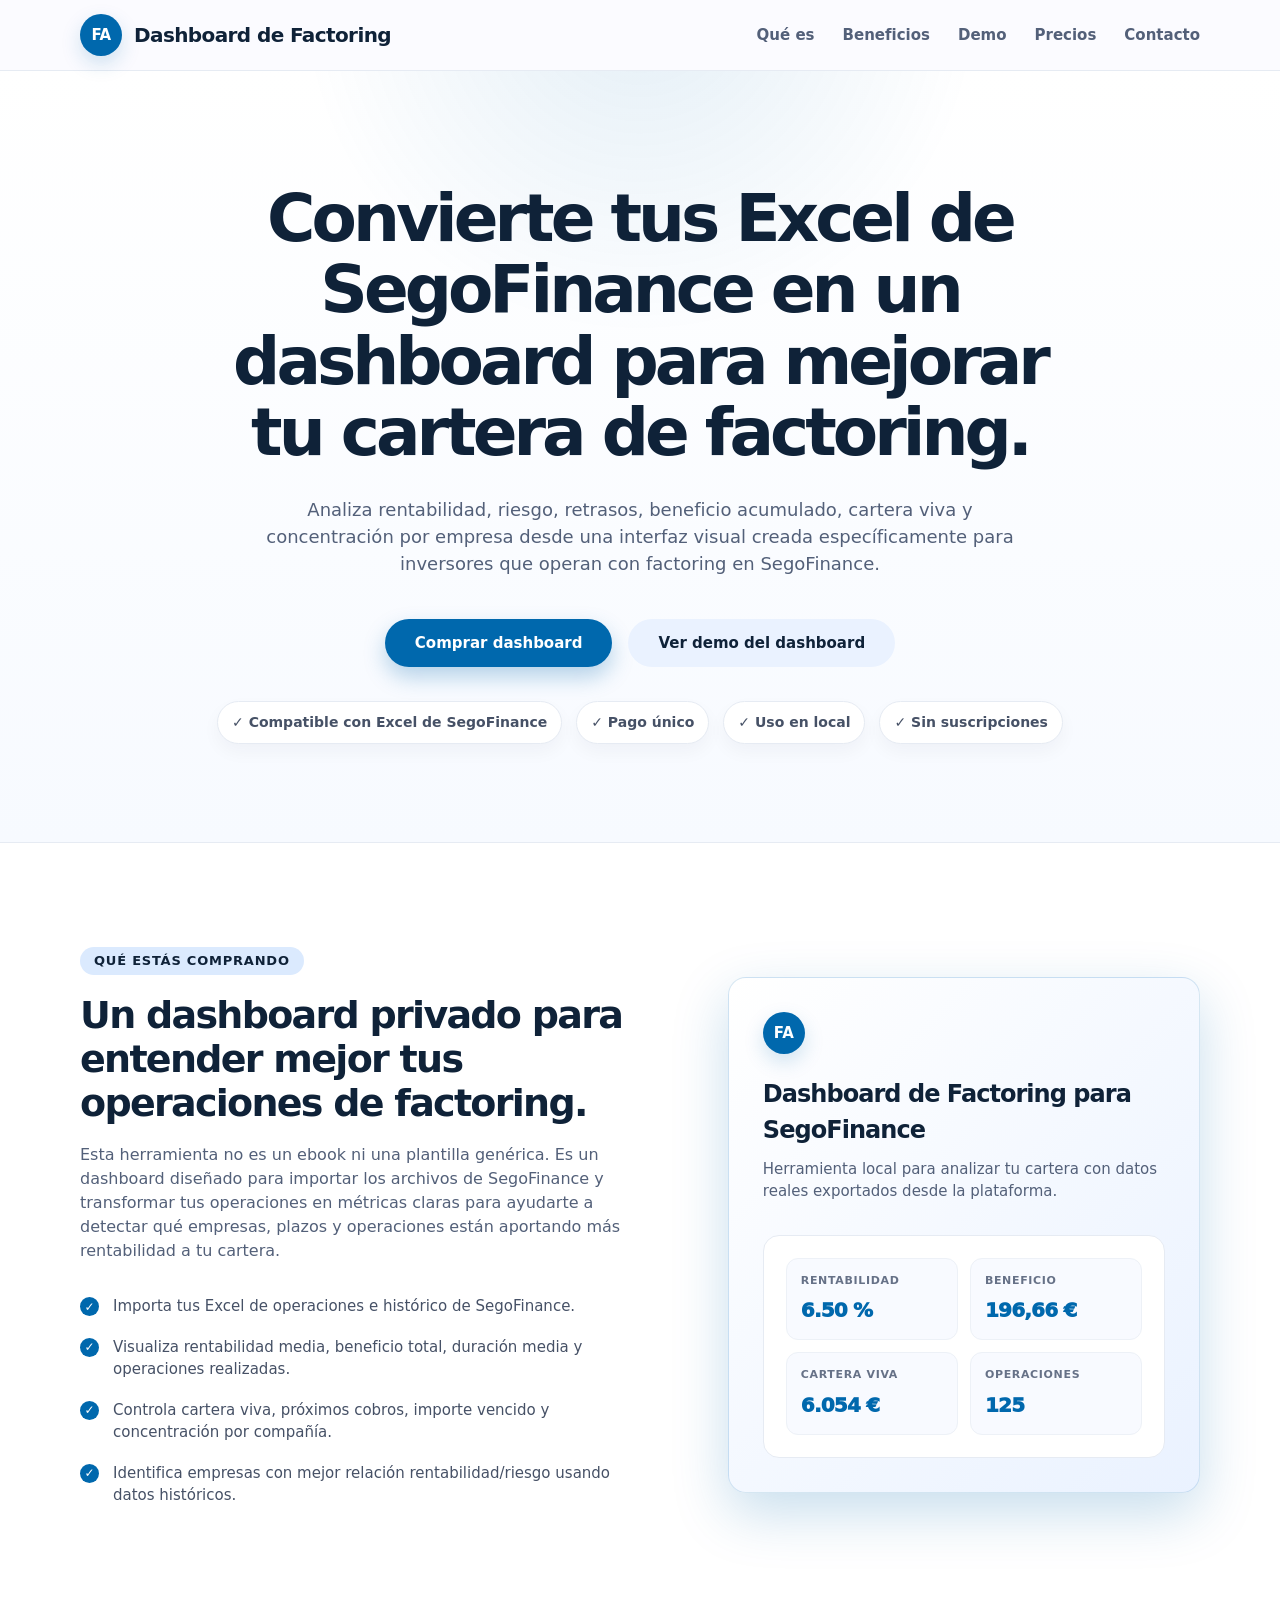
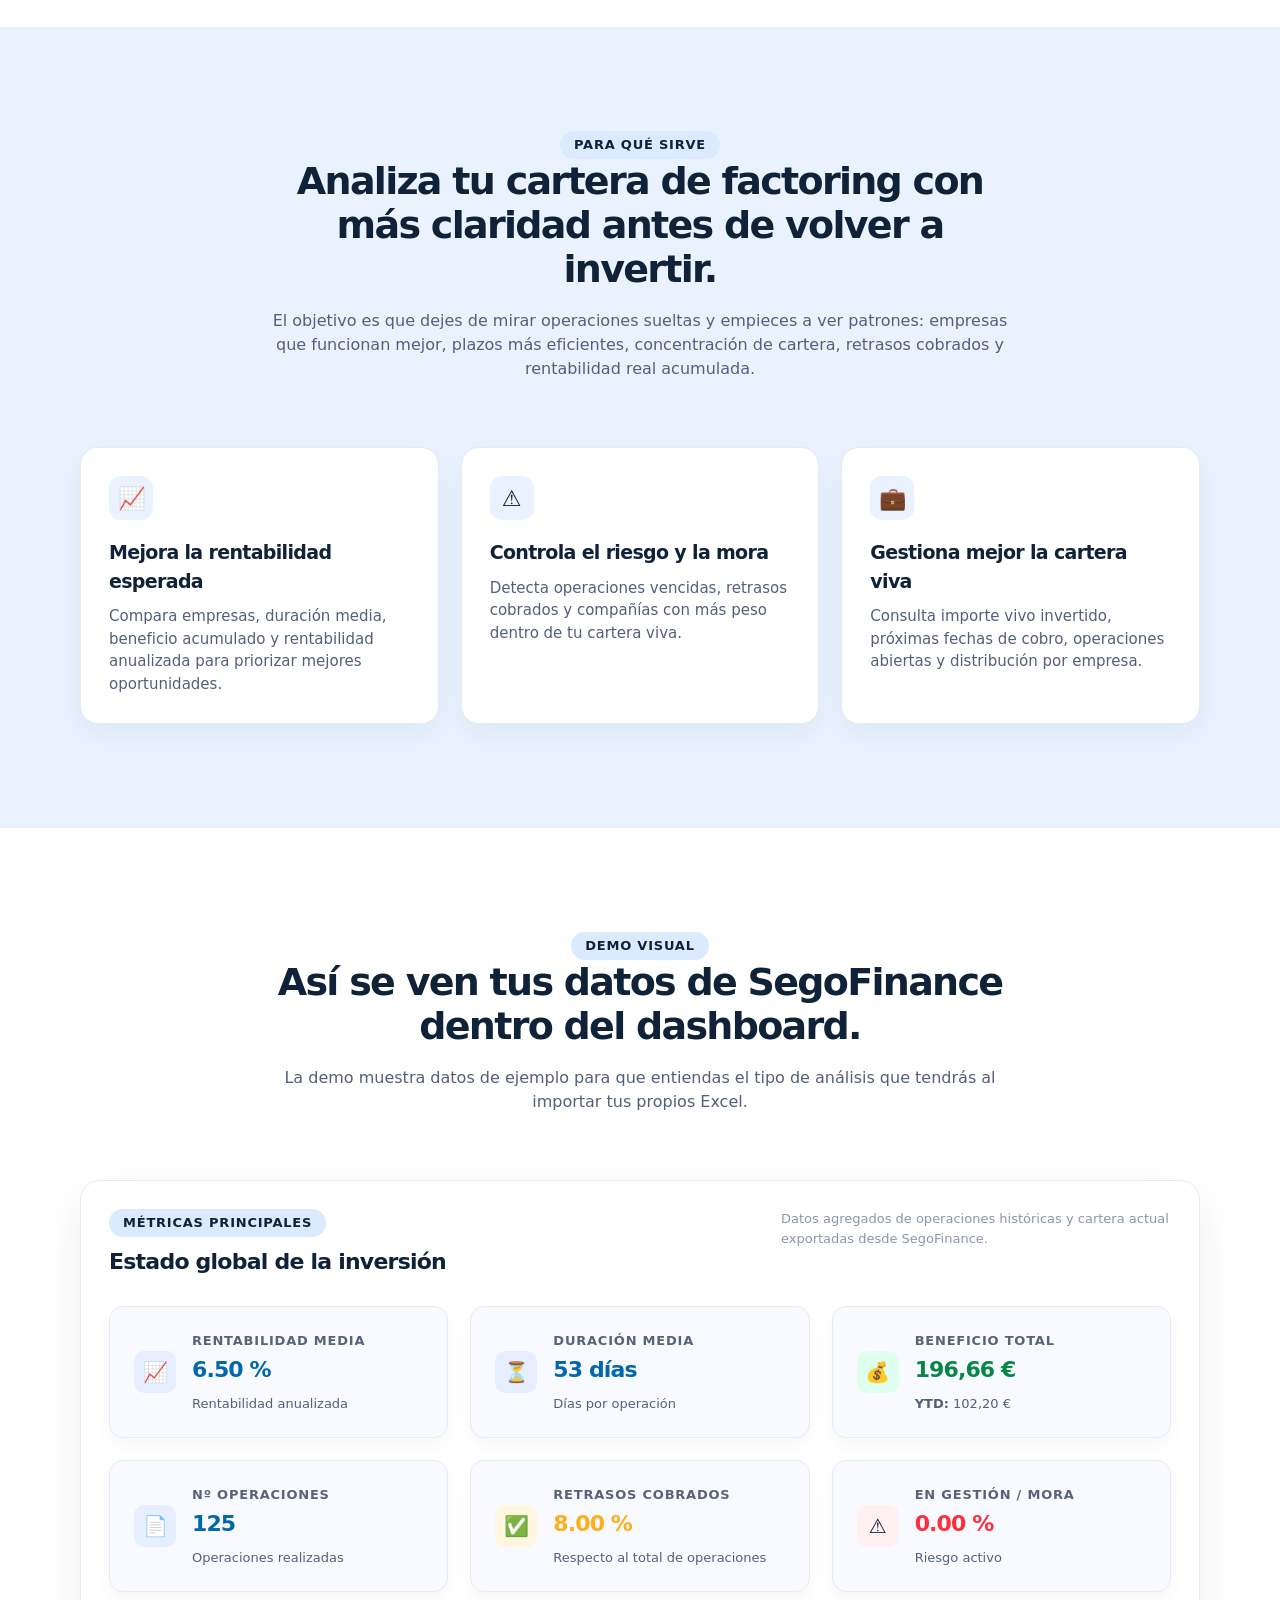
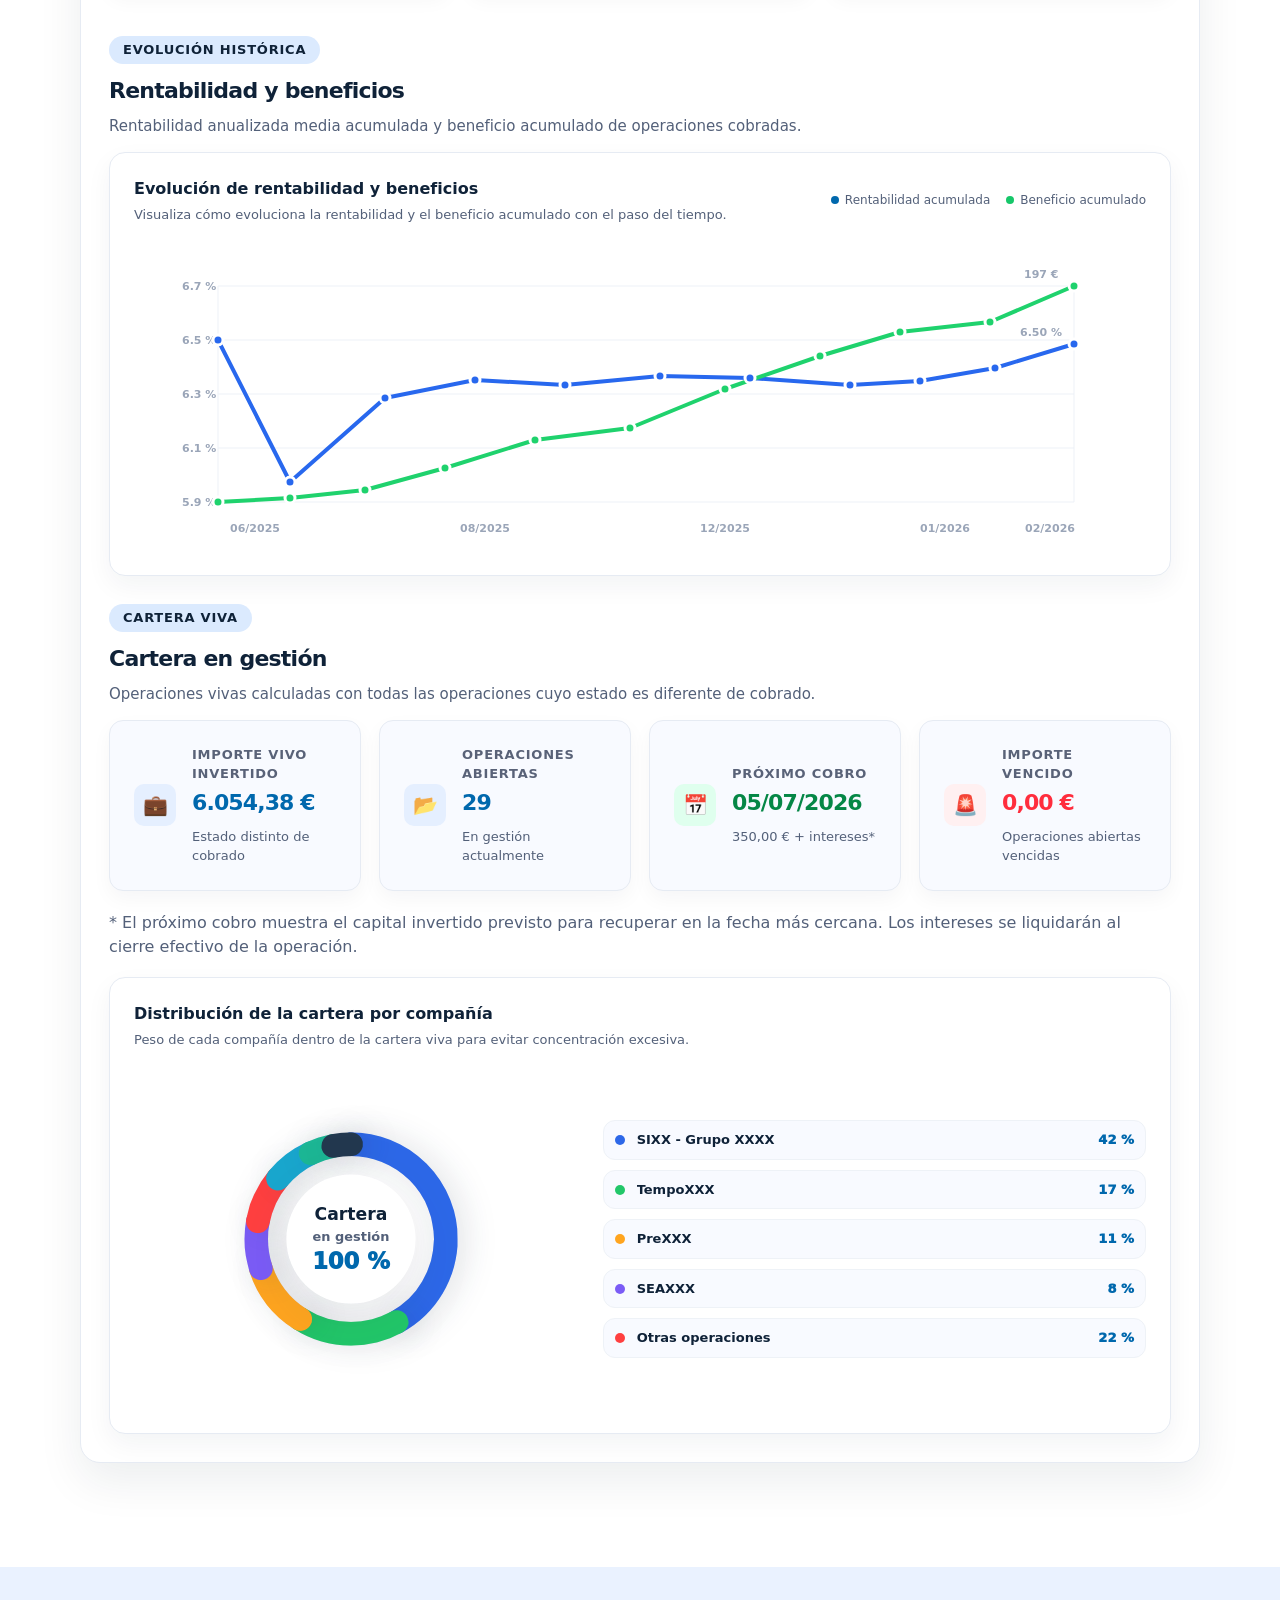
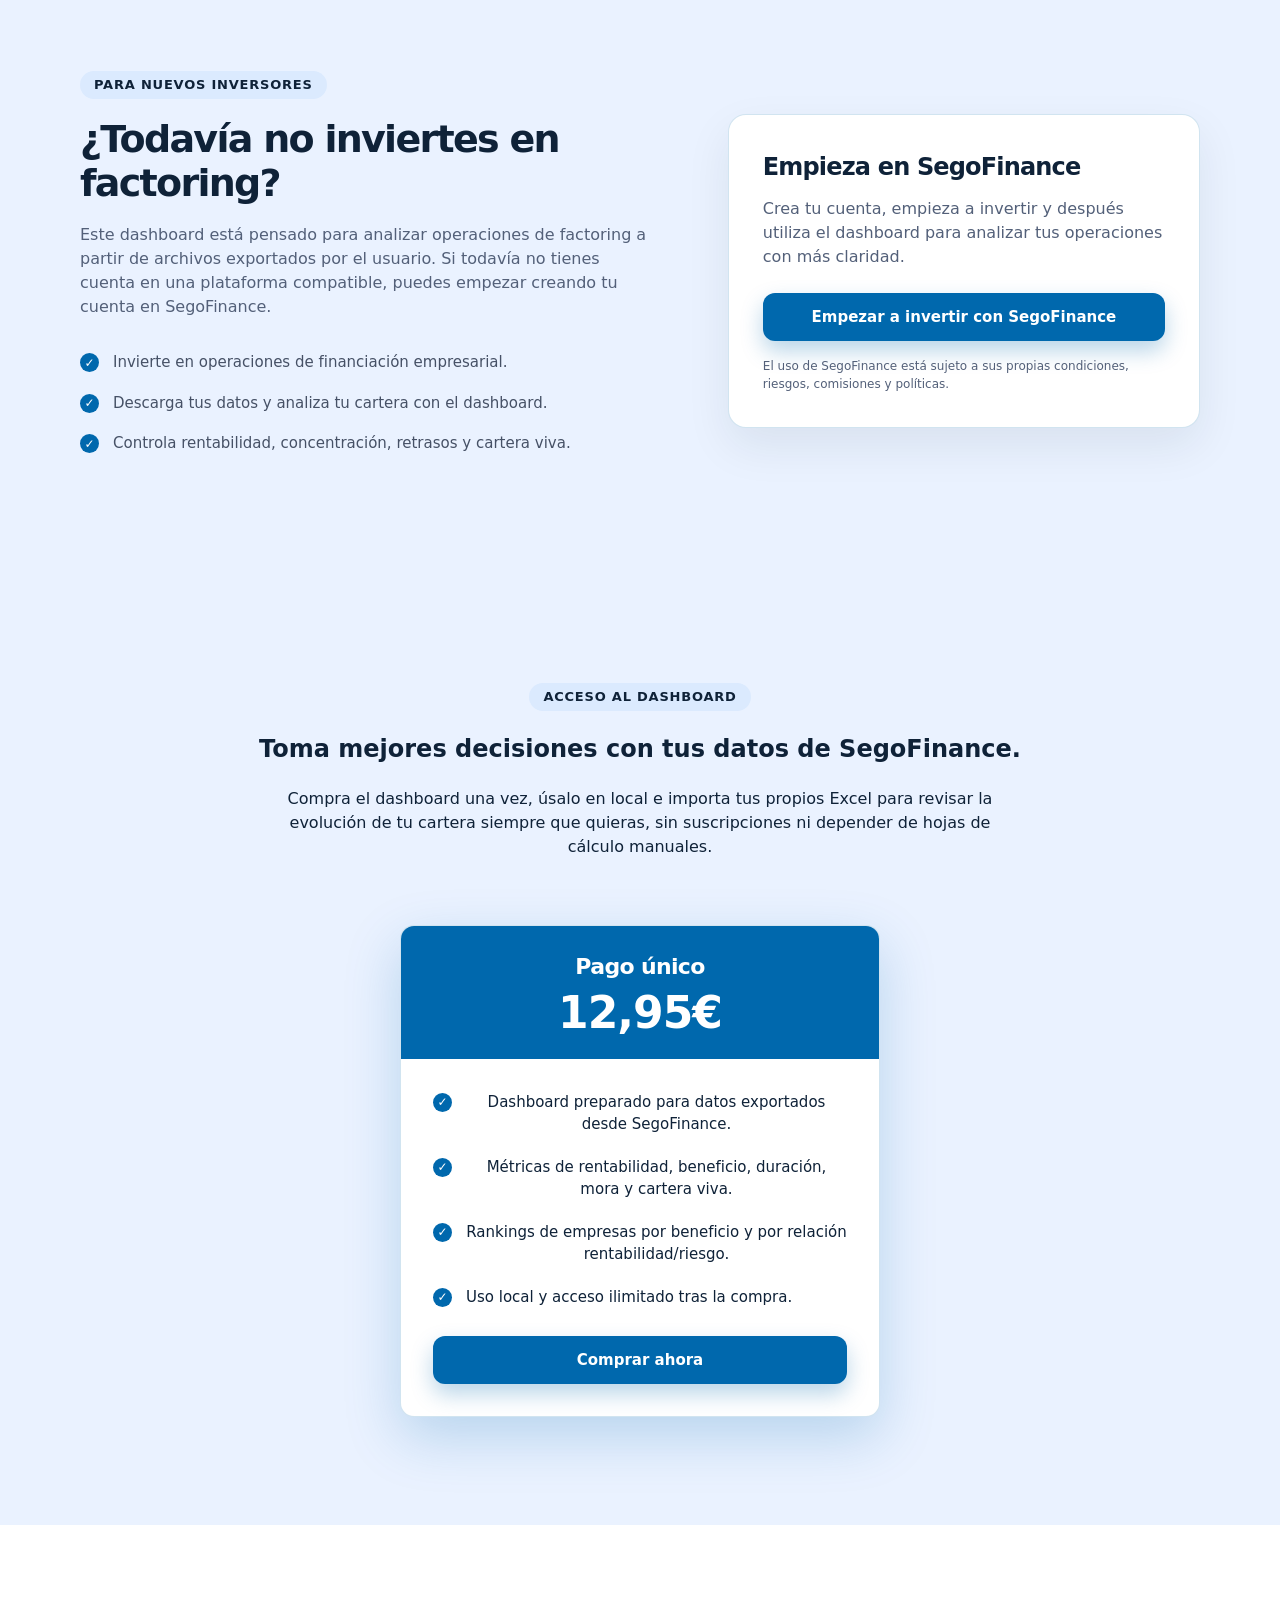
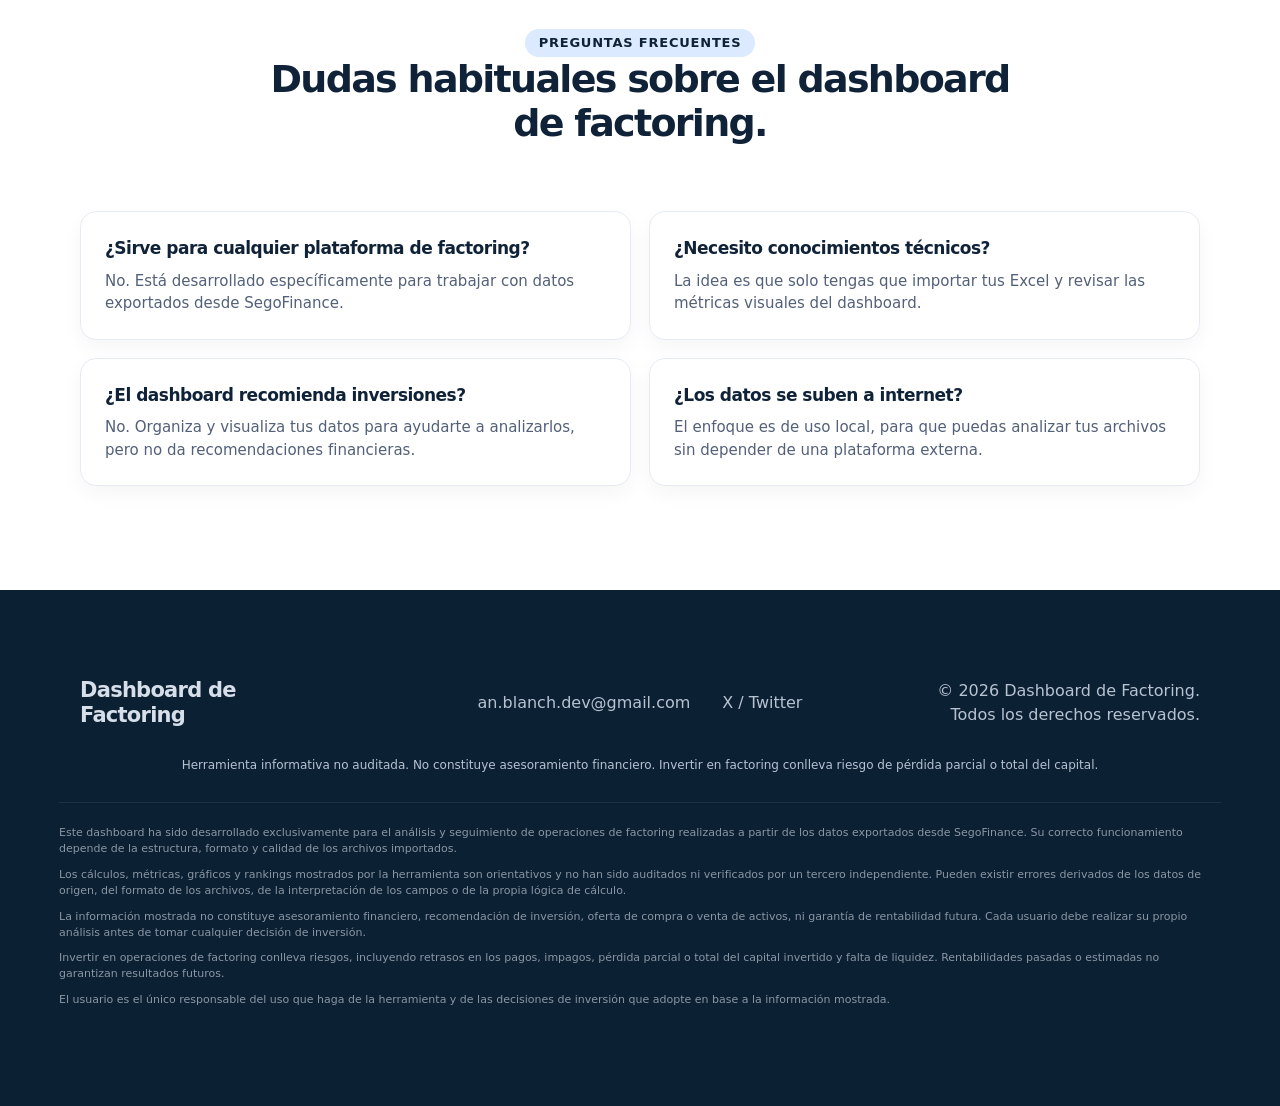
==== commit 80b55169: "Add files via upload" ====
--- a/index.html
+++ b/index.html
@@ -4,335 +4,1305 @@
   <meta charset="UTF-8" />
   <meta name="viewport" content="width=device-width, initial-scale=1.0" />
 
-  <title>Invertir en Factoring en España: guía, riesgos y rentabilidad</title>
-  <meta name="description" content="Guía completa para invertir en factoring en España: qué es, cómo funciona, riesgos, plataformas, rentabilidad y cómo controlar tus operaciones con criterio." />
-  <meta name="robots" content="index, follow" />
-  <link rel="canonical" href="https://anblanch.github.io/guia-factoring/" />
-
+  <title>Dashboard para SegoFinance | Analiza tu cartera de factoring</title>
+  <meta name="description" content="Dashboard de factoring diseñado para inversores que usan SegoFinance. Importa tus Excel, analiza rentabilidad, riesgo, mora, cartera viva y empresas con mejor comportamiento para tomar mejores decisiones." />
+  <meta name="keywords" content="dashboard factoring SegoFinance, dashboard para cartera de factoring, analizar cartera SegoFinance, herramienta para inversores factoring, rentabilidad factoring SegoFinance, análisis operaciones factoring, Excel SegoFinance dashboard, controlar inversión factoring, invertir en factoring, como invertir en factoring, cartera viva factoring, métricas factoring" />
+  <meta name="author" content="Dashboard de Factoring" />
+  <meta name="robots" content="index, follow, max-image-preview:large" />
+  <meta name="language" content="es" />
+  <meta name="theme-color" content="#0068ad" />
+  <link rel="canonical" href="https://anblanch.github.io/dashboard-factoring-landing/" />
+
+  <meta name="google-site-verification" content="lwTbjmG_URt6NmHaF0GnJcpMwwlThwc6qsTA37tQsCk" />
   <meta property="og:type" content="website" />
-  <meta property="og:title" content="Invertir en Factoring en España: guía completa" />
-  <meta property="og:description" content="Aprende qué es el factoring, cómo invertir, qué riesgos tiene y cómo controlar tus operaciones para mejorar tu rentabilidad real." />
-  <meta property="og:url" content="https://anblanch.github.io/guia-factoring/" />
-  <meta property="og:image" content="https://anblanch.github.io/guia-factoring/assets/factoring-og.jpg" />
+  <meta property="og:locale" content="es_ES" />
+  <meta property="og:title" content="Dashboard Factoring para datos de SegoFinance | Analiza tu cartera de factoring" />
+  <meta property="og:description" content="Convierte tus Excel de SegoFinance en un dashboard visual para controlar rentabilidad, riesgo, empresas, cartera viva, retrasos y beneficio acumulado." />
+  <meta property="og:site_name" content="Dashboard de Factoring" />
+  <meta property="og:url" content="https://dashboarddefactoring.com/" />
 
   <meta name="twitter:card" content="summary_large_image" />
-  <meta name="twitter:title" content="Invertir en Factoring en España" />
-  <meta name="twitter:description" content="Guía práctica para entender el factoring, analizar riesgos y controlar tus inversiones." />
-
-  <link rel="preconnect" href="https://fonts.googleapis.com" />
-  <link rel="preconnect" href="https://fonts.gstatic.com" crossorigin />
-  <link href="https://fonts.googleapis.com/css2?family=Inter:wght@400;500;600;700;800&display=swap" rel="stylesheet" />
-  <link rel="stylesheet" href="assets/styles.css" />
-
+  <meta name="twitter:title" content="Dashboard para SegoFinance | Analiza tu cartera de factoring" />
+  <meta name="twitter:description" content="Herramienta local para analizar tus datos exportados de SegoFinance y mejorar el seguimiento de tu cartera de factoring." />
+  <link rel="icon" type="image/png" href="./favicon.png">
   <script type="application/ld+json">
   {
     "@context": "https://schema.org",
-    "@type": "WebSite",
-    "name": "Guía de Factoring para Inversores",
-    "url": "https://anblanch.github.io/guia-factoring/",
-    "description": "Guía práctica para invertir en factoring en España, entender sus riesgos y controlar operaciones.",
-    "inLanguage": "es"
+    "@type": "SoftwareApplication",
+    "name": "Dashboard de Factoring para SegoFinance",
+    "applicationCategory": "FinanceApplication",
+    "operatingSystem": "Windows, macOS, Linux",
+    "description": "Dashboard local para analizar operaciones de factoring exportadas desde SegoFinance mediante archivos Excel. Permite visualizar rentabilidad, beneficio acumulado, cartera viva, retrasos, concentración por empresa y rankings de compañías.",
+    "offers": {
+      "@type": "Offer",
+      "price": "12.95",
+      "priceCurrency": "EUR",
+      "availability": "https://schema.org/InStock"
+    }
   }
   </script>
 
-  <script type="application/ld+json">
-  {
-    "@context": "https://schema.org",
-    "@type": "FAQPage",
-    "mainEntity": [
-      {
-        "@type": "Question",
-        "name": "¿Qué es invertir en factoring?",
-        "acceptedAnswer": {
-          "@type": "Answer",
-          "text": "Invertir en factoring consiste en adelantar dinero sobre facturas emitidas por empresas o administraciones para cobrar al vencimiento el capital más una rentabilidad pactada."
-        }
-      },
-      {
-        "@type": "Question",
-        "name": "¿Cuáles son los principales riesgos del factoring?",
-        "acceptedAnswer": {
-          "@type": "Answer",
-          "text": "Los principales riesgos son el impago del deudor, los retrasos en el cobro, la falta de liquidez hasta vencimiento, la concentración en pocas operaciones y el riesgo de plataforma."
-        }
-      },
-      {
-        "@type": "Question",
-        "name": "¿Cómo se puede controlar mejor una cartera de factoring?",
-        "acceptedAnswer": {
-          "@type": "Answer",
-          "text": "Conviene registrar cada operación, empresa, deudor, rentabilidad, plazo, estado, retrasos y beneficio real. Un dashboard permite visualizar estos datos de forma automática."
-        }
-      }
-    ]
-  }
-  </script>
+  <style>
+    :root {
+      --bg: #ffffff;
+      --bg-soft: #f7faff;
+      --bg-blue: #eaf2ff;
+      --nav-bg: #fbfbff;
+      --primary: #0068ad;
+      --primary-dark: #00528f;
+      --primary-soft: #dbeafe;
+      --text: #0f2238;
+      --muted: #536079;
+      --border: #e6ebf3;
+      --card: #ffffff;
+      --green: #16c76a;
+      --red: #ff2d3d;
+      --orange: #ffae1a;
+      --shadow: 0 18px 45px rgba(15, 34, 56, 0.08);
+      --shadow-strong: 0 20px 55px rgba(0, 104, 173, 0.22);
+      --radius-lg: 22px;
+      --radius-md: 16px;
+      --container: 1120px;
+    }
+
+    * { box-sizing: border-box; }
+    html { scroll-behavior: smooth; }
+
+    body {
+      margin: 0;
+      font-family: Inter, ui-sans-serif, system-ui, -apple-system, BlinkMacSystemFont, "Segoe UI", sans-serif;
+      color: var(--text);
+      background: var(--bg);
+      line-height: 1.5;
+    }
+
+    a { color: inherit; text-decoration: none; }
+
+    button,
+    .button {
+      display: inline-flex;
+      align-items: center;
+      justify-content: center;
+      min-height: 48px;
+      padding: 0 30px;
+      border: 0;
+      border-radius: 999px;
+      font-size: 15px;
+      font-weight: 800;
+      cursor: pointer;
+      transition: transform 0.2s ease, box-shadow 0.2s ease, background 0.2s ease;
+    }
+
+    button:hover,
+    .button:hover { transform: translateY(-2px); }
+
+    .button-primary {
+      color: #fff;
+      background: var(--primary);
+      box-shadow: 0 10px 22px rgba(0, 104, 173, 0.28);
+    }
+
+    .button-primary:hover { background: var(--primary-dark); }
+    .button-soft { color: var(--text); background: #eaf2ff; }
+    .button-block { width: 100%; border-radius: 12px; }
+
+    .container {
+      width: min(var(--container), calc(100% - 72px));
+      margin: 0 auto;
+    }
+
+    .navbar {
+      position: sticky;
+      top: 0;
+      z-index: 50;
+      border-bottom: 1px solid var(--border);
+      background: rgba(251, 251, 255, 0.94);
+      backdrop-filter: blur(14px);
+    }
+
+    .nav-inner {
+      display: flex;
+      align-items: center;
+      justify-content: space-between;
+      min-height: 70px;
+      gap: 24px;
+    }
+
+    .brand {
+      display: inline-flex;
+      align-items: center;
+      gap: 12px;
+      font-size: 20px;
+      font-weight: 850;
+      letter-spacing: -0.03em;
+      white-space: nowrap;
+    }
+
+    .brand-logo {
+      display: inline-flex;
+      align-items: center;
+      justify-content: center;
+      width: 42px;
+      height: 42px;
+      border-radius: 50%;
+      color: #fff;
+      background: var(--primary);
+      font-size: 15px;
+      font-weight: 900;
+      box-shadow: 0 8px 20px rgba(0, 104, 173, 0.18);
+    }
+
+    .nav-links {
+      display: flex;
+      align-items: center;
+      justify-content: center;
+      gap: 28px;
+      color: var(--muted);
+      font-size: 15px;
+      font-weight: 600;
+    }
+
+    .nav-links a:hover { color: var(--primary); }
+
+    .hero {
+      padding: 112px 0 98px;
+      border-bottom: 1px solid var(--border);
+      background:
+        radial-gradient(circle at 50% -10%, rgba(0, 104, 173, 0.11), transparent 32%),
+        linear-gradient(180deg, #ffffff 0%, #f7faff 100%);
+      text-align: center;
+    }
+
+    .hero-badge {
+      display: inline-flex;
+      align-items: center;
+      gap: 8px;
+      min-height: 34px;
+      padding: 0 16px;
+      border-radius: 999px;
+      color: var(--primary-dark);
+      background: #eaf2ff;
+      border: 1px solid #d7e7ff;
+      font-size: 13px;
+      font-weight: 900;
+      margin-bottom: 22px;
+    }
+
+    .hero h1 {
+      max-width: 860px;
+      margin: 0 auto;
+      font-size: clamp(42px, 5.8vw, 66px);
+      line-height: 1.08;
+      letter-spacing: -0.06em;
+    }
+
+    .hero p {
+      max-width: 760px;
+      margin: 28px auto 0;
+      color: var(--muted);
+      font-size: 18px;
+    }
+
+    .hero-actions {
+      display: flex;
+      justify-content: center;
+      gap: 16px;
+      margin-top: 42px;
+      flex-wrap: wrap;
+    }
+
+    .hero-proof {
+      display: flex;
+      justify-content: center;
+      gap: 14px;
+      flex-wrap: wrap;
+      margin-top: 34px;
+      color: #465166;
+      font-size: 14px;
+      font-weight: 800;
+    }
+
+    .hero-proof span {
+      display: inline-flex;
+      align-items: center;
+      gap: 8px;
+      padding: 10px 14px;
+      border-radius: 999px;
+      background: #ffffff;
+      border: 1px solid var(--border);
+      box-shadow: 0 8px 18px rgba(15, 34, 56, 0.04);
+    }
+
+    .section { padding: 104px 0; }
+    .section-blue { background: var(--bg-blue); }
+
+    .split {
+      display: grid;
+      grid-template-columns: 1fr 0.82fr;
+      align-items: center;
+      gap: 72px;
+    }
+
+    .eyebrow {
+      display: inline-flex;
+      align-items: center;
+      height: 28px;
+      padding: 0 14px;
+      border-radius: 999px;
+      color: var(--text);
+      background: #dbeafe;
+      font-size: 13px;
+      font-weight: 900;
+      letter-spacing: 0.06em;
+      text-transform: uppercase;
+    }
+
+    .section h2 {
+      margin: 18px 0 18px;
+      font-size: clamp(28px, 3.4vw, 38px);
+      line-height: 1.16;
+      letter-spacing: -0.045em;
+    }
+
+    .section p { color: var(--muted); font-size: 16px; }
+
+    .check-list {
+      display: grid;
+      gap: 18px;
+      margin-top: 32px;
+      padding: 0;
+      list-style: none;
+      color: #465166;
+    }
+
+    .check-list li,
+    .price-features li {
+      display: flex;
+      align-items: flex-start;
+      gap: 14px;
+      font-size: 15px;
+    }
+
+    .check {
+      display: inline-flex;
+      align-items: center;
+      justify-content: center;
+      width: 19px;
+      height: 19px;
+      margin-top: 2px;
+      border-radius: 50%;
+      color: #fff;
+      background: var(--primary);
+      font-size: 12px;
+      font-weight: 900;
+      flex: 0 0 auto;
+    }
+
+    .product-card {
+      min-height: 470px;
+      padding: 34px;
+      border: 1px solid rgba(0, 104, 173, 0.16);
+      border-radius: 18px;
+      background:
+        linear-gradient(135deg, #ffffff 0%, #eaf2ff 100%);
+      box-shadow: var(--shadow-strong);
+    }
+
+    .product-card h3 {
+      margin: 22px 0 10px;
+      font-size: 24px;
+      letter-spacing: -0.04em;
+    }
+
+    .product-card p { margin: 0; font-size: 15px; }
+
+    .product-preview {
+      margin-top: 32px;
+      padding: 22px;
+      border-radius: 16px;
+      background: #ffffff;
+      border: 1px solid var(--border);
+    }
+
+    .mini-grid {
+      display: grid;
+      grid-template-columns: repeat(2, 1fr);
+      gap: 12px;
+    }
+
+    .mini-card {
+      padding: 14px;
+      border-radius: 12px;
+      background: #f8faff;
+      border: 1px solid #edf1f7;
+    }
+
+    .mini-label {
+      color: #667187;
+      font-size: 11px;
+      font-weight: 900;
+      letter-spacing: 0.06em;
+      text-transform: uppercase;
+    }
+
+    .mini-value {
+      margin-top: 6px;
+      color: var(--primary);
+      font-size: 20px;
+      font-weight: 950;
+      letter-spacing: -0.04em;
+    }
+
+    .centered { text-align: center; }
+    .section-intro { max-width: 760px; margin: 0 auto 66px; }
+    .section-intro h2 { margin-top: 0; }
+
+    .benefits-grid {
+      display: grid;
+      grid-template-columns: repeat(3, 1fr);
+      gap: 22px;
+    }
+
+    .benefit-card {
+      padding: 28px;
+      border: 1px solid var(--border);
+      border-radius: 18px;
+      background: #ffffff;
+      box-shadow: 0 10px 26px rgba(15, 34, 56, 0.05);
+    }
+
+    .benefit-icon {
+      width: 44px;
+      height: 44px;
+      display: inline-flex;
+      align-items: center;
+      justify-content: center;
+      margin-bottom: 18px;
+      border-radius: 12px;
+      background: #eaf2ff;
+      font-size: 22px;
+    }
+
+    .benefit-card h3 {
+      margin: 0 0 10px;
+      font-size: 19px;
+      letter-spacing: -0.035em;
+    }
+
+    .benefit-card p { margin: 0; font-size: 15px; }
+
+    .dashboard-shell {
+      padding: 28px;
+      border: 1px solid var(--border);
+      border-radius: 20px;
+      background: #ffffff;
+      box-shadow: var(--shadow);
+    }
+
+    .dashboard-heading {
+      display: flex;
+      justify-content: space-between;
+      gap: 32px;
+      margin-bottom: 28px;
+    }
+
+    .dashboard-heading h3 {
+      margin: 8px 0 0;
+      font-size: 22px;
+      letter-spacing: -0.035em;
+    }
+
+    .dashboard-heading p {
+      max-width: 390px;
+      margin: 0;
+      font-size: 13px;
+      color: #8b96ab;
+    }
+
+    .metric-grid {
+      display: grid;
+      grid-template-columns: repeat(3, 1fr);
+      gap: 22px;
+      margin-bottom: 44px;
+    }
+
+    .metric-card {
+      display: flex;
+      align-items: center;
+      gap: 16px;
+      min-height: 120px;
+      padding: 24px;
+      border: 1px solid var(--border);
+      border-radius: 14px;
+      background: #f8faff;
+      box-shadow: 0 8px 20px rgba(15, 34, 56, 0.04);
+    }
+
+    .metric-icon {
+      display: inline-flex;
+      align-items: center;
+      justify-content: center;
+      width: 42px;
+      height: 42px;
+      border-radius: 10px;
+      background: #e5efff;
+      font-size: 20px;
+      flex: 0 0 auto;
+    }
+
+    .metric-icon.green { background: #dfffee; }
+    .metric-icon.orange { background: #fff6df; }
+    .metric-icon.red { background: #fff0f1; }
+
+    .metric-label {
+      color: #596278;
+      font-size: 13px;
+      font-weight: 850;
+      letter-spacing: 0.06em;
+      text-transform: uppercase;
+    }
+
+    .metric-value {
+      margin-top: 2px;
+      font-size: 22px;
+      font-weight: 900;
+      color: var(--primary);
+      letter-spacing: -0.04em;
+    }
+
+    .metric-value.green { color: #058746; }
+    .metric-value.orange { color: var(--orange); }
+    .metric-value.red { color: var(--red); }
+
+    .metric-note {
+      margin-top: 8px;
+      color: var(--muted);
+      font-size: 13px;
+    }
+
+    .subsection-title { margin: 28px 0 14px; }
+    .subsection-title h3 { margin: 10px 0 8px; font-size: 22px; letter-spacing: -0.035em; }
+    .subsection-title p { margin: 0; font-size: 15px; }
+
+    .chart-card {
+      padding: 24px;
+      border: 1px solid var(--border);
+      border-radius: 16px;
+      background: #ffffff;
+      box-shadow: 0 10px 26px rgba(15, 34, 56, 0.05);
+    }
+
+    .chart-header {
+      display: flex;
+      justify-content: space-between;
+      gap: 18px;
+      margin-bottom: 20px;
+    }
+
+    .chart-header h4 { margin: 0 0 4px; font-size: 16px; }
+    .chart-header p { margin: 0; font-size: 13px; }
+
+    .legend {
+      display: flex;
+      gap: 16px;
+      color: var(--muted);
+      font-size: 12px;
+      white-space: nowrap;
+    }
+
+    .legend span { display: inline-flex; align-items: center; gap: 6px; }
+    .dot { width: 8px; height: 8px; border-radius: 50%; background: var(--primary); }
+    .dot.green { background: var(--green); }
+    .line-chart { width: 100%; height: 300px; }
+    .chart-grid-line { stroke: #edf1f7; stroke-width: 1; }
+    .chart-axis-text { fill: #9aa5b8; font-size: 11px; font-weight: 700; }
+
+    .line-blue,
+    .line-green {
+      fill: none;
+      stroke-width: 4;
+      stroke-linecap: round;
+      stroke-linejoin: round;
+      stroke-dasharray: 1;
+      stroke-dashoffset: 1;
+      animation: drawLine 1.8s cubic-bezier(0.22, 1, 0.36, 1) forwards;
+    }
+
+    .line-blue { stroke: #2868ee; }
+    .line-green { stroke: #1fd26d; animation-delay: 0.28s; }
+
+    .chart-point-blue,
+    .chart-point-green {
+      opacity: 0;
+      transform: scale(0.4);
+      transform-box: fill-box;
+      transform-origin: center;
+      animation: popPoint 0.36s ease forwards;
+    }
+
+    .chart-point-blue { fill: #2868ee; stroke: #ffffff; stroke-width: 3; animation-delay: 1.55s; }
+    .chart-point-green { fill: #1fd26d; stroke: #ffffff; stroke-width: 3; animation-delay: 1.85s; }
+
+    @keyframes drawLine { to { stroke-dashoffset: 0; } }
+    @keyframes popPoint { to { opacity: 1; transform: scale(1); } }
+
+    .portfolio-grid {
+      display: grid;
+      grid-template-columns: repeat(4, 1fr);
+      gap: 18px;
+      margin-bottom: 20px;
+    }
+
+    .portfolio-note { margin: 0 0 18px; color: #7a8599; font-size: 13px; }
+
+    .donut-wrap {
+      display: grid;
+      grid-template-columns: minmax(260px, 0.8fr) minmax(260px, 1fr);
+      align-items: center;
+      gap: 34px;
+      min-height: 340px;
+    }
+
+    .donut-card-visual { display: flex; justify-content: center; align-items: center; }
+    .donut-svg { width: 280px; height: 280px; overflow: visible; }
+    .donut-bg { fill: none; stroke: #eef3fb; stroke-width: 22; }
+
+    .donut-segment {
+      fill: none;
+      stroke-width: 22;
+      stroke-linecap: round;
+      stroke-dasharray: 0 100;
+      stroke-dashoffset: calc(var(--offset) * -1);
+      transform: rotate(-90deg);
+      transform-origin: 130px 130px;
+      filter: drop-shadow(0 8px 14px rgba(15, 34, 56, 0.12));
+      animation: donutSegmentIn 1.35s cubic-bezier(0.22, 1, 0.36, 1) forwards;
+      animation-delay: var(--delay);
+    }
+
+    .donut-center { fill: #ffffff; filter: drop-shadow(0 12px 26px rgba(15, 34, 56, 0.10)); }
+    .donut-center-title { fill: var(--text); font-size: 16px; font-weight: 900; text-anchor: middle; }
+    .donut-center-subtitle { fill: var(--muted); font-size: 12px; font-weight: 750; text-anchor: middle; }
+    .donut-center-value { fill: var(--primary); font-size: 21px; font-weight: 950; text-anchor: middle; }
+
+    .donut-legend { display: grid; gap: 10px; }
+
+    .donut-legend-row {
+      display: grid;
+      grid-template-columns: 12px minmax(0, 1fr) auto;
+      align-items: center;
+      gap: 10px;
+      min-height: 36px;
+      padding: 9px 11px;
+      border: 1px solid #eef2f7;
+      border-radius: 12px;
+      background: #f8faff;
+    }
+
+    .donut-legend-dot { width: 10px; height: 10px; border-radius: 999px; background: var(--dot-color); }
+    .donut-legend-name { min-width: 0; color: var(--text); font-size: 13px; font-weight: 850; white-space: nowrap; overflow: hidden; text-overflow: ellipsis; }
+    .donut-legend-value { color: var(--primary); font-size: 13px; font-weight: 950; white-space: nowrap; }
+
+    @keyframes donutSegmentIn { to { stroke-dasharray: var(--value) calc(100 - var(--value)); } }
+
+    .pricing {
+      padding: 108px 0;
+      background: var(--bg-blue);
+    }
+
+    .price-card {
+      width: min(480px, 100%);
+      margin: 54px auto 0;
+      overflow: hidden;
+      border: 1px solid rgba(0, 104, 173, 0.18);
+      border-radius: 14px;
+      background: #ffffff;
+      box-shadow: var(--shadow-strong);
+    }
+
+    .price-head {
+      padding: 24px;
+      color: #ffffff;
+      background: var(--primary);
+      text-align: center;
+    }
+
+    .price-head h3 { margin: 0; font-size: 22px; letter-spacing: -0.03em; }
+
+    .price {
+      display: flex;
+      align-items: flex-end;
+      justify-content: center;
+      gap: 6px;
+      margin-top: 8px;
+      font-weight: 900;
+      letter-spacing: -0.06em;
+    }
+
+    .price strong { font-size: 44px; line-height: 1; }
+    .price-body { padding: 32px; }
+
+    .price-features {
+      display: grid;
+      gap: 20px;
+      margin: 0 0 28px;
+      padding: 0;
+      list-style: none;
+    }
+
+    .price-footnote { margin: 22px 0 0; color: var(--muted); text-align: center; }
+
+    .faq-grid {
+      display: grid;
+      grid-template-columns: repeat(2, 1fr);
+      gap: 18px;
+      margin-top: 34px;
+    }
+
+    .faq-card {
+      padding: 24px;
+      border: 1px solid var(--border);
+      border-radius: 16px;
+      background: #ffffff;
+      box-shadow: 0 8px 20px rgba(15, 34, 56, 0.04);
+    }
+
+    .faq-card h3 {
+      margin: 0 0 8px;
+      font-size: 17px;
+      letter-spacing: -0.03em;
+    }
+
+    .faq-card p { margin: 0; font-size: 15px; }
+
+    .footer {
+      padding: 88px 0;
+      color: #d6deea;
+      background: #0c2033;
+    }
+
+    .footer-grid {
+      display: grid;
+      grid-template-columns: 1fr 1.2fr 1fr;
+      align-items: center;
+      gap: 48px;
+    }
+
+    .footer-brand { font-size: 21px; font-weight: 900; line-height: 1.18; letter-spacing: -0.035em; }
+
+    .footer-links {
+      display: flex;
+      align-items: center;
+      justify-content: center;
+      gap: 32px;
+      flex-wrap: wrap;
+      color: #b7c2d2;
+    }
+
+    .footer-links a:hover { color: #ffffff; }
+    .copyright { color: #b7c2d2; text-align: right; }
+
+    .footer-warning {
+      max-width: 1162px;
+      margin: 28px auto 0;
+      color: #b7c2d2;
+      font-size: 12px;
+      text-align: center;
+    }
+
+    .footer-disclaimer {
+      max-width: 1162px;
+      margin: 28px auto 0;
+      padding-top: 22px;
+      border-top: 1px solid rgba(255, 255, 255, 0.08);
+      color: rgba(214, 222, 234, 0.62);
+      font-size: 11px;
+      line-height: 1.45;
+    }
+
+    .footer-disclaimer p { margin: 0 0 10px; }
+
+    @media (max-width: 980px) {
+      .container { width: min(var(--container), calc(100% - 36px)); }
+      .nav-inner { flex-wrap: wrap; padding: 14px 0; }
+      .nav-links { order: 3; width: 100%; justify-content: flex-start; overflow-x: auto; padding-bottom: 2px; }
+      .split,
+      .footer-grid { grid-template-columns: 1fr; }
+      .metric-grid,
+      .portfolio-grid,
+      .benefits-grid,
+      .faq-grid { grid-template-columns: 1fr 1fr; }
+      .dashboard-heading,
+      .chart-header { flex-direction: column; }
+      .footer,
+      .copyright { text-align: left; }
+      .footer-links { justify-content: flex-start; }
+    }
+
+    @media (max-width: 760px) {
+      .donut-wrap { grid-template-columns: 1fr; }
+      .donut-svg { width: 245px; height: 245px; }
+    }
+
+    @media (max-width: 640px) {
+      .brand { font-size: 17px; }
+      .brand-logo { width: 36px; height: 36px; }
+      .hero { padding: 76px 0 78px; }
+      .section,
+      .pricing { padding: 72px 0; }
+      .button { width: 100%; }
+      .metric-grid,
+      .portfolio-grid,
+      .benefits-grid,
+      .faq-grid { grid-template-columns: 1fr; }
+      .dashboard-shell { padding: 18px; }
+      .metric-card { min-height: 104px; }
+      .line-chart { height: 240px; }
+      .footer { padding: 64px 0; }
+      .footer-disclaimer { margin-top: 22px; font-size: 10px; text-align: left; }
+    }
+    .referral-card {
+  padding: 34px;
+  border: 1px solid rgba(0, 104, 173, 0.18);
+  border-radius: 18px;
+  background: #ffffff;
+  box-shadow: var(--shadow);
+}
+
+.referral-card h3 {
+  margin: 0 0 12px;
+  font-size: 24px;
+  letter-spacing: -0.035em;
+}
+
+.referral-card p {
+  margin: 0 0 24px;
+}
+
+.referral-note {
+  margin-top: 24px;
+  font-size: 12px !important;
+  color: #6b7280;
+}
+
+.referral-small {
+  margin-top: 16px !important;
+  margin-bottom: 0 !important;
+  font-size: 12px !important;
+  color: #6b7280;
+}
+  </style>
 </head>
+
 <body>
-  <header class="site-header">
-    <div class="container nav">
-      <a class="logo" href="index.html" aria-label="Inicio Guía Factoring">
-        <span class="logo-mark">F</span>
-        <span>Guía Factoring</span>
+  <header class="navbar">
+    <div class="container nav-inner">
+      <a class="brand" href="#inicio" aria-label="Dashboard de Factoring para SegoFinance">
+        <span class="brand-logo">FA</span>
+        <span>Dashboard de Factoring</span>
       </a>
+
       <nav class="nav-links" aria-label="Navegación principal">
-        <a href="#guia">Guía</a>
-        <a href="#riesgos">Riesgos</a>
-        <a href="#plataformas">Plataformas</a>
-        <a href="#dashboard">Dashboard</a>
+        <a href="#producto">Qué es</a>
+        <a href="#beneficios">Beneficios</a>
+        <a href="#dashboard">Demo</a>
+        <a href="#precios">Precios</a>
+        <a href="#contacto">Contacto</a>
       </nav>
-      <a class="nav-cta" href="https://anblanch.github.io/dashboard-factoring-landing/">Ver dashboard</a>
     </div>
   </header>
 
-  <main>
+  <main id="inicio">
     <section class="hero">
-      <div class="container hero-grid">
-        <div class="hero-content">
-          <p class="eyebrow">Guía independiente para inversores particulares</p>
-          <h1>Invertir en factoring en España: guía completa para entender riesgos, rentabilidad y plataformas</h1>
-          <p class="hero-text">
-            Aprende qué es el factoring, cómo funcionan las operaciones, qué debes mirar antes de invertir
-            y cómo controlar tu cartera para no decidir a ciegas.
-          </p>
-          <div class="hero-actions">
-            <a class="btn btn-primary" href="#guia">Empezar la guía</a>
-            <a class="btn btn-secondary" href="https://anblanch.github.io/dashboard-factoring-landing/">Ver dashboard de factoring</a>
-          </div>
-          <p class="microcopy">Contenido educativo basado en experiencia real. No es asesoramiento financiero.</p>
+      <div class="container">
+
+        <h1>Convierte tus Excel de SegoFinance en un dashboard para mejorar tu cartera de factoring.</h1>
+
+        <p>
+          Analiza rentabilidad, riesgo, retrasos, beneficio acumulado, cartera viva y concentración por empresa
+          desde una interfaz visual creada específicamente para inversores que operan con factoring en SegoFinance.
+        </p>
+
+        <div class="hero-actions">
+          <a class="button button-primary" href="#precios">Comprar dashboard</a>
+          <a class="button button-soft" href="#dashboard">Ver demo del dashboard</a>
         </div>
 
-        <aside class="hero-card" aria-label="Resumen de la guía">
-          <div class="metric-card">
-            <span class="metric-label">Aprenderás a analizar</span>
-            <strong>riesgo, plazo, scoring, seguro y rentabilidad real</strong>
-          </div>
-          <div class="mini-list">
-            <p>Qué es el factoring</p>
-            <p>Tipos de operaciones</p>
-            <p>Riesgos habituales</p>
-            <p>Plataformas en España</p>
-            <p>Control de cartera</p>
-          </div>
-        </aside>
+        <div class="hero-proof" aria-label="Características principales">
+          <span>✓ Compatible con Excel de SegoFinance</span>
+          <span>✓ Pago único</span>
+          <span>✓ Uso en local</span>
+          <span>✓ Sin suscripciones</span>
+        </div>
       </div>
     </section>
 
-    <section class="section intro" id="guia">
-      <div class="container narrow">
-        <p class="section-kicker">Factoring desde cero</p>
-        <h2>¿Qué es el factoring y por qué interesa a algunos inversores?</h2>
-        <p>
-          El factoring es una operación financiera en la que una empresa cede derechos de cobro,
-          normalmente facturas, para obtener liquidez antes del vencimiento. Como inversor, adelantas
-          parte de ese importe y esperas recuperar el capital junto con una rentabilidad cuando el deudor paga.
-        </p>
-        <p>
-          Su atractivo está en que muchas operaciones tienen plazos relativamente cortos, rentabilidades
-          visibles desde el inicio y una volatilidad diferente a la bolsa. Pero eso no significa que sea una
-          inversión sin riesgo: hay que entender quién paga, qué ocurre si se retrasa, qué cubre el seguro
-          y qué comisión se aplica.
-        </p>
+    <section id="producto" class="section">
+      <div class="container split">
+        <div>
+          <span class="eyebrow">Qué estás comprando</span>
+          <h2>Un dashboard privado para entender mejor tus operaciones de factoring.</h2>
+          <p>
+            Esta herramienta no es un ebook ni una plantilla genérica. Es un dashboard diseñado para importar
+            los archivos de SegoFinance y transformar tus operaciones en métricas claras para ayudarte a detectar
+            qué empresas, plazos y operaciones están aportando más rentabilidad a tu cartera.
+          </p>
+
+          <ul class="check-list">
+            <li><span class="check">✓</span> Importa tus Excel de operaciones e histórico de SegoFinance.</li>
+            <li><span class="check">✓</span> Visualiza rentabilidad media, beneficio total, duración media y operaciones realizadas.</li>
+            <li><span class="check">✓</span> Controla cartera viva, próximos cobros, importe vencido y concentración por compañía.</li>
+            <li><span class="check">✓</span> Identifica empresas con mejor relación rentabilidad/riesgo usando datos históricos.</li>
+          </ul>
+        </div>
+
+        <article class="product-card" aria-label="Producto Dashboard de Factoring para SegoFinance">
+          <div class="brand-logo">FA</div>
+          <h3>Dashboard de Factoring para SegoFinance</h3>
+          <p>
+            Herramienta local para analizar tu cartera con datos reales exportados desde la plataforma.
+          </p>
+
+          <div class="product-preview">
+            <div class="mini-grid">
+              <div class="mini-card">
+                <div class="mini-label">Rentabilidad</div>
+                <div class="mini-value">6.50 %</div>
+              </div>
+              <div class="mini-card">
+                <div class="mini-label">Beneficio</div>
+                <div class="mini-value">196,66 €</div>
+              </div>
+              <div class="mini-card">
+                <div class="mini-label">Cartera viva</div>
+                <div class="mini-value">6.054 €</div>
+              </div>
+              <div class="mini-card">
+                <div class="mini-label">Operaciones</div>
+                <div class="mini-value">125</div>
+              </div>
+            </div>
+          </div>
+        </article>
       </div>
     </section>
 
-    <section class="section cards-section">
+    <section id="beneficios" class="section section-blue">
       <div class="container">
-        <div class="section-heading">
-          <p class="section-kicker">Ruta de aprendizaje</p>
-          <h2>Empieza por aquí si quieres invertir con criterio</h2>
-          <p>La idea no es invertir en cualquier factura con una rentabilidad alta, sino aprender a filtrar operaciones.</p>
+        <div class="section-intro centered">
+          <span class="eyebrow">Para qué sirve</span>
+          <h2>Analiza tu cartera de factoring con más claridad antes de volver a invertir.</h2>
+          <p>
+            El objetivo es que dejes de mirar operaciones sueltas y empieces a ver patrones: empresas que funcionan mejor,
+            plazos más eficientes, concentración de cartera, retrasos cobrados y rentabilidad real acumulada.
+          </p>
         </div>
 
-        <div class="cards-grid">
-          <article class="content-card">
-            <span>01</span>
-            <h3>Qué es el factoring</h3>
-            <p>Entiende la diferencia entre empresa cedente, deudor, plataforma e inversor.</p>
-            <a href="blog/que-es-el-factoring.html">Leer guía →</a>
+        <div class="benefits-grid">
+          <article class="benefit-card">
+            <span class="benefit-icon">📈</span>
+            <h3>Mejora la rentabilidad esperada</h3>
+            <p>
+              Compara empresas, duración media, beneficio acumulado y rentabilidad anualizada para priorizar mejores oportunidades.
+            </p>
           </article>
 
-          <article class="content-card">
-            <span>02</span>
-            <h3>Factoring con recurso y sin recurso</h3>
-            <p>Comprende quién asume el riesgo de impago y por qué cambia la rentabilidad.</p>
-            <a href="blog/factoring-con-recurso-sin-recurso.html">Ver diferencias →</a>
+          <article class="benefit-card">
+            <span class="benefit-icon">⚠️</span>
+            <h3>Controla el riesgo y la mora</h3>
+            <p>
+              Detecta operaciones vencidas, retrasos cobrados y compañías con más peso dentro de tu cartera viva.
+            </p>
           </article>
 
-          <article class="content-card">
-            <span>03</span>
-            <h3>Riesgos del factoring</h3>
-            <p>Impago, retrasos, liquidez, concentración y riesgo de plataforma explicados sin humo.</p>
-            <a href="blog/riesgos-factoring.html">Analizar riesgos →</a>
-          </article>
-
-          <article class="content-card">
-            <span>04</span>
-            <h3>Plataformas en España</h3>
-            <p>SEGO Finance, Inversa Invoice Market, MyTripleA y otras alternativas.</p>
-            <a href="blog/plataformas-factoring-espana.html">Comparar plataformas →</a>
-          </article>
-
-          <article class="content-card">
-            <span>05</span>
-            <h3>Cómo elegir operaciones</h3>
-            <p>Scoring, seguro, deudor, plazo, rentabilidad y diversificación antes de invertir.</p>
-            <a href="blog/como-analizar-operacion-factoring.html">Ver checklist →</a>
-          </article>
-
-          <article class="content-card featured-card">
-            <span>06</span>
-            <h3>Controlar tu cartera</h3>
-            <p>La parte que casi nadie mira: rentabilidad real, retrasos, empresas, concentración y beneficio.</p>
-            <a href="https://anblanch.github.io/dashboard-factoring-landing/">Ver dashboard →</a>
+          <article class="benefit-card">
+            <span class="benefit-icon">💼</span>
+            <h3>Gestiona mejor la cartera viva</h3>
+            <p>
+              Consulta importe vivo invertido, próximas fechas de cobro, operaciones abiertas y distribución por empresa.
+            </p>
           </article>
         </div>
       </div>
     </section>
 
-    <section class="section split" id="riesgos">
-      <div class="container split-grid">
-        <div>
-          <p class="section-kicker">Riesgo real</p>
-          <h2>El factoring no se analiza solo por rentabilidad</h2>
+    <section id="dashboard" class="section" aria-label="Vista demo del dashboard de factoring para SegoFinance">
+      <div class="container">
+        <div class="section-intro centered">
+          <span class="eyebrow">Demo visual</span>
+          <h2>Así se ven tus datos de SegoFinance dentro del dashboard.</h2>
           <p>
-            Una operación puede parecer atractiva por ofrecer un porcentaje alto, pero lo importante es entender
-            el conjunto: quién es el deudor, si hay seguro, si es con recurso o sin recurso, cuál es el plazo,
-            qué historial tiene la empresa y qué parte de tu cartera estás concentrando en esa operación.
-          </p>
-          <p>
-            La diversificación es clave: repartir capital por deudores, sectores, plazos y tipos de operación
-            reduce el impacto si una factura se retrasa o no se cobra como esperabas.
+            La demo muestra datos de ejemplo para que entiendas el tipo de análisis que tendrás al importar tus propios Excel.
           </p>
         </div>
-        <div class="risk-box">
-          <h3>Checklist básica antes de invertir</h3>
-          <ul>
-            <li>¿Quién es el deudor real de la factura?</li>
-            <li>¿La operación tiene seguro de crédito?</li>
-            <li>¿Es factoring con recurso o sin recurso?</li>
-            <li>¿Cuál es el scoring o rating del deudor?</li>
-            <li>¿Cuánto capital concentras en esa empresa?</li>
-            <li>¿Qué rentabilidad queda después de comisiones?</li>
-          </ul>
+
+        <div class="dashboard-shell">
+          <div class="dashboard-heading">
+            <div>
+              <span class="eyebrow">Métricas principales</span>
+              <h3>Estado global de la inversión</h3>
+            </div>
+            <p>Datos agregados de operaciones históricas y cartera actual exportadas desde SegoFinance.</p>
+          </div>
+
+          <div class="metric-grid">
+            <article class="metric-card">
+              <span class="metric-icon">📈</span>
+              <div>
+                <div class="metric-label">Rentabilidad media</div>
+                <div class="metric-value">6.50 %</div>
+                <div class="metric-note">Rentabilidad anualizada</div>
+              </div>
+            </article>
+
+            <article class="metric-card">
+              <span class="metric-icon">⏳</span>
+              <div>
+                <div class="metric-label">Duración media</div>
+                <div class="metric-value">53 días</div>
+                <div class="metric-note">Días por operación</div>
+              </div>
+            </article>
+
+            <article class="metric-card">
+              <span class="metric-icon green">💰</span>
+              <div>
+                <div class="metric-label">Beneficio total</div>
+                <div class="metric-value green">196,66 €</div>
+                <div class="metric-note"><strong>YTD:</strong> 102,20 €</div>
+              </div>
+            </article>
+
+            <article class="metric-card">
+              <span class="metric-icon">📄</span>
+              <div>
+                <div class="metric-label">Nº operaciones</div>
+                <div class="metric-value">125</div>
+                <div class="metric-note">Operaciones realizadas</div>
+              </div>
+            </article>
+
+            <article class="metric-card">
+              <span class="metric-icon orange">✅</span>
+              <div>
+                <div class="metric-label">Retrasos cobrados</div>
+                <div class="metric-value orange">8.00 %</div>
+                <div class="metric-note">Respecto al total de operaciones</div>
+              </div>
+            </article>
+
+            <article class="metric-card">
+              <span class="metric-icon red">⚠️</span>
+              <div>
+                <div class="metric-label">En gestión / mora</div>
+                <div class="metric-value red">0.00 %</div>
+                <div class="metric-note">Riesgo activo</div>
+              </div>
+            </article>
+          </div>
+
+          <div class="subsection-title">
+            <span class="eyebrow">Evolución histórica</span>
+            <h3>Rentabilidad y beneficios</h3>
+            <p>Rentabilidad anualizada media acumulada y beneficio acumulado de operaciones cobradas.</p>
+          </div>
+
+          <article class="chart-card">
+            <div class="chart-header">
+              <div>
+                <h4>Evolución de rentabilidad y beneficios</h4>
+                <p>Visualiza cómo evoluciona la rentabilidad y el beneficio acumulado con el paso del tiempo.</p>
+              </div>
+              <div class="legend">
+                <span><i class="dot"></i> Rentabilidad acumulada</span>
+                <span><i class="dot green"></i> Beneficio acumulado</span>
+              </div>
+            </div>
+
+            <svg class="line-chart" viewBox="0 0 960 300" role="img" aria-label="Gráfico de rentabilidad y beneficios del dashboard de factoring">
+              <line class="chart-grid-line" x1="58" y1="42" x2="914" y2="42" />
+              <line class="chart-grid-line" x1="58" y1="96" x2="914" y2="96" />
+              <line class="chart-grid-line" x1="58" y1="150" x2="914" y2="150" />
+              <line class="chart-grid-line" x1="58" y1="204" x2="914" y2="204" />
+              <line class="chart-grid-line" x1="58" y1="258" x2="914" y2="258" />
+              <line class="chart-grid-line" x1="58" y1="42" x2="58" y2="258" />
+              <line class="chart-grid-line" x1="914" y1="42" x2="914" y2="258" />
+
+              <text class="chart-axis-text" x="22" y="46">6.7 %</text>
+              <text class="chart-axis-text" x="22" y="100">6.5 %</text>
+              <text class="chart-axis-text" x="22" y="154">6.3 %</text>
+              <text class="chart-axis-text" x="22" y="208">6.1 %</text>
+              <text class="chart-axis-text" x="22" y="262">5.9 %</text>
+
+              <text class="chart-axis-text" x="70" y="288">06/2025</text>
+              <text class="chart-axis-text" x="300" y="288">08/2025</text>
+              <text class="chart-axis-text" x="540" y="288">12/2025</text>
+              <text class="chart-axis-text" x="760" y="288">01/2026</text>
+              <text class="chart-axis-text" x="865" y="288">02/2026</text>
+
+              <path class="line-blue" pathLength="1" d="M58 96 L130 238 L225 154 L315 136 L405 141 L500 132 L590 134 L690 141 L760 137 L835 124 L914 100" />
+              <path class="line-green" pathLength="1" d="M58 258 L130 254 L205 246 L285 224 L375 196 L470 184 L565 145 L660 112 L740 88 L830 78 L914 42" />
+
+              <circle class="chart-point-blue" cx="58" cy="96" r="5" />
+              <circle class="chart-point-blue" cx="130" cy="238" r="5" />
+              <circle class="chart-point-blue" cx="225" cy="154" r="5" />
+              <circle class="chart-point-blue" cx="315" cy="136" r="5" />
+              <circle class="chart-point-blue" cx="405" cy="141" r="5" />
+              <circle class="chart-point-blue" cx="500" cy="132" r="5" />
+              <circle class="chart-point-blue" cx="590" cy="134" r="5" />
+              <circle class="chart-point-blue" cx="690" cy="141" r="5" />
+              <circle class="chart-point-blue" cx="760" cy="137" r="5" />
+              <circle class="chart-point-blue" cx="835" cy="124" r="5" />
+              <circle class="chart-point-blue" cx="914" cy="100" r="5" />
+
+              <circle class="chart-point-green" cx="58" cy="258" r="5" />
+              <circle class="chart-point-green" cx="130" cy="254" r="5" />
+              <circle class="chart-point-green" cx="205" cy="246" r="5" />
+              <circle class="chart-point-green" cx="285" cy="224" r="5" />
+              <circle class="chart-point-green" cx="375" cy="196" r="5" />
+              <circle class="chart-point-green" cx="470" cy="184" r="5" />
+              <circle class="chart-point-green" cx="565" cy="145" r="5" />
+              <circle class="chart-point-green" cx="660" cy="112" r="5" />
+              <circle class="chart-point-green" cx="740" cy="88" r="5" />
+              <circle class="chart-point-green" cx="830" cy="78" r="5" />
+              <circle class="chart-point-green" cx="914" cy="42" r="5" />
+
+              <text class="chart-axis-text" fill="#1fd26d" x="864" y="34">197 €</text>
+              <text class="chart-axis-text" fill="#2868ee" x="860" y="92">6.50 %</text>
+            </svg>
+          </article>
+
+          <div class="subsection-title">
+            <span class="eyebrow">Cartera viva</span>
+            <h3>Cartera en gestión</h3>
+            <p>Operaciones vivas calculadas con todas las operaciones cuyo estado es diferente de cobrado.</p>
+          </div>
+
+          <div class="portfolio-grid">
+            <article class="metric-card">
+              <span class="metric-icon">💼</span>
+              <div>
+                <div class="metric-label">Importe vivo invertido</div>
+                <div class="metric-value">6.054,38 €</div>
+                <div class="metric-note">Estado distinto de cobrado</div>
+              </div>
+            </article>
+
+            <article class="metric-card">
+              <span class="metric-icon">📂</span>
+              <div>
+                <div class="metric-label">Operaciones abiertas</div>
+                <div class="metric-value">29</div>
+                <div class="metric-note">En gestión actualmente</div>
+              </div>
+            </article>
+
+            <article class="metric-card">
+              <span class="metric-icon green">📅</span>
+              <div>
+                <div class="metric-label">Próximo cobro</div>
+                <div class="metric-value green">05/07/2026</div>
+                <div class="metric-note">350,00 € + intereses*</div>
+              </div>
+            </article>
+
+            <article class="metric-card">
+              <span class="metric-icon red">🚨</span>
+              <div>
+                <div class="metric-label">Importe vencido</div>
+                <div class="metric-value red">0,00 €</div>
+                <div class="metric-note">Operaciones abiertas vencidas</div>
+              </div>
+            </article>
+          </div>
+
+          <p class="portfolio-note">
+            * El próximo cobro muestra el capital invertido previsto para recuperar en la fecha más cercana.
+            Los intereses se liquidarán al cierre efectivo de la operación.
+          </p>
+
+          <article class="chart-card">
+            <div class="chart-header">
+              <div>
+                <h4>Distribución de la cartera por compañía</h4>
+                <p>Peso de cada compañía dentro de la cartera viva para evitar concentración excesiva.</p>
+              </div>
+            </div>
+
+            <div class="donut-wrap">
+              <div class="donut-card-visual">
+                <svg class="donut-svg" viewBox="0 0 260 260" role="img" aria-label="Gráfico circular de distribución de cartera viva">
+                  <circle class="donut-bg" cx="130" cy="130" r="88" />
+                  <circle class="donut-segment" cx="130" cy="130" r="88" pathLength="100" style="--value: 42; --offset: 0; --delay: 0.05s; stroke: #2d68e8;" />
+                  <circle class="donut-segment" cx="130" cy="130" r="88" pathLength="100" style="--value: 17; --offset: 42; --delay: 0.16s; stroke: #22c769;" />
+                  <circle class="donut-segment" cx="130" cy="130" r="88" pathLength="100" style="--value: 11; --offset: 59; --delay: 0.27s; stroke: #ffa51f;" />
+                  <circle class="donut-segment" cx="130" cy="130" r="88" pathLength="100" style="--value: 8; --offset: 70; --delay: 0.38s; stroke: #7b5cf6;" />
+                  <circle class="donut-segment" cx="130" cy="130" r="88" pathLength="100" style="--value: 8; --offset: 78; --delay: 0.49s; stroke: #ff4040;" />
+                  <circle class="donut-segment" cx="130" cy="130" r="88" pathLength="100" style="--value: 7; --offset: 86; --delay: 0.60s; stroke: #19a7ce;" />
+                  <circle class="donut-segment" cx="130" cy="130" r="88" pathLength="100" style="--value: 4; --offset: 93; --delay: 0.71s; stroke: #1cb795;" />
+                  <circle class="donut-segment" cx="130" cy="130" r="88" pathLength="100" style="--value: 3; --offset: 97; --delay: 0.82s; stroke: #23384f;" />
+                  <circle class="donut-center" cx="130" cy="130" r="60" />
+                  <text class="donut-center-title" x="130" y="112">Cartera</text>
+                  <text class="donut-center-subtitle" x="130" y="132">en gestión</text>
+                  <text class="donut-center-value" x="130" y="158">100 %</text>
+                </svg>
+              </div>
+
+              <div class="donut-legend" aria-label="Leyenda de distribución de cartera">
+                <div class="donut-legend-row"><span class="donut-legend-dot" style="--dot-color: #2d68e8;"></span><span class="donut-legend-name">SIXX - Grupo XXXX</span><span class="donut-legend-value">42 %</span></div>
+                <div class="donut-legend-row"><span class="donut-legend-dot" style="--dot-color: #22c769;"></span><span class="donut-legend-name">TempoXXX</span><span class="donut-legend-value">17 %</span></div>
+                <div class="donut-legend-row"><span class="donut-legend-dot" style="--dot-color: #ffa51f;"></span><span class="donut-legend-name">PreXXX</span><span class="donut-legend-value">11 %</span></div>
+                <div class="donut-legend-row"><span class="donut-legend-dot" style="--dot-color: #7b5cf6;"></span><span class="donut-legend-name">SEAXXX</span><span class="donut-legend-value">8 %</span></div>
+                <div class="donut-legend-row"><span class="donut-legend-dot" style="--dot-color: #ff4040;"></span><span class="donut-legend-name">Otras operaciones</span><span class="donut-legend-value">22 %</span></div>
+              </div>
+            </div>
+          </article>
         </div>
       </div>
     </section>
-
-    <section class="section platforms" id="plataformas">
+<section id="empezar-segofinance" class="section section-blue">
+  <div class="container split">
+    <div>
+      <span class="eyebrow">Para nuevos inversores</span>
+
+      <h2>¿Todavía no inviertes en factoring?</h2>
+
+      <p>
+        Este dashboard está pensado para analizar operaciones de factoring a partir
+        de archivos exportados por el usuario. Si todavía no tienes cuenta en una
+        plataforma compatible, puedes empezar creando tu cuenta en SegoFinance.
+      </p>
+
+      <ul class="check-list">
+        <li><span class="check">✓</span> Invierte en operaciones de financiación empresarial.</li>
+        <li><span class="check">✓</span> Descarga tus datos y analiza tu cartera con el dashboard.</li>
+        <li><span class="check">✓</span> Controla rentabilidad, concentración, retrasos y cartera viva.</li>
+      </ul>
+    </div>
+
+    <article class="referral-card">
+      <h3>Empieza en SegoFinance</h3>
+
+      <p>
+        Crea tu cuenta, empieza a invertir y después utiliza el dashboard para
+        analizar tus operaciones con más claridad.
+      </p>
+
+      <a
+        class="button button-primary button-block"
+        href="https://www.segofinance.com/registro?ref=tlTsQN"
+        target="_blank"
+        rel="noopener noreferrer sponsored"
+      >
+        Empezar a invertir con SegoFinance
+      </a>
+
+      <p class="referral-small">
+        El uso de SegoFinance está sujeto a sus propias condiciones, riesgos,
+        comisiones y políticas.
+      </p>
+    </article>
+  </div>
+</section>
+    <section id="precios" class="pricing">
+      <div class="container centered">
+        <span class="eyebrow">Acceso al dashboard</span>
+        <h2>Toma mejores decisiones con tus datos de SegoFinance.</h2>
+        <p class="section-intro">
+          Compra el dashboard una vez, úsalo en local e importa tus propios Excel para revisar la evolución de tu cartera
+          siempre que quieras, sin suscripciones ni depender de hojas de cálculo manuales.
+        </p>
+
+        <article class="price-card">
+          <div class="price-head">
+            <h3>Pago único</h3>
+            <div class="price"><strong>12,95€</strong></div>
+          </div>
+
+          <div class="price-body">
+            <ul class="price-features">
+              <li><span class="check">✓</span> Dashboard preparado para datos exportados desde SegoFinance.</li>
+              <li><span class="check">✓</span> Métricas de rentabilidad, beneficio, duración, mora y cartera viva.</li>
+              <li><span class="check">✓</span> Rankings de empresas por beneficio y por relación rentabilidad/riesgo.</li>
+              <li><span class="check">✓</span> Uso local y acceso ilimitado tras la compra.</li>
+            </ul>
+
+            <a class="button button-primary button-block" href="https://buy.stripe.com/5kQ00k9dJfjYa9h9aW2Ry00">Comprar ahora</a>
+          </div>
+        </article>
+      </div>
+    </section>
+
+    <section id="faq" class="section">
       <div class="container">
-        <div class="section-heading">
-          <p class="section-kicker">Dónde invertir</p>
-          <h2>Plataformas de factoring para particulares</h2>
-          <p>
-            En España existen varias opciones para acceder a operaciones de factoring o financiación de facturas.
-            Antes de elegir una, revisa comisiones, mínimos de inversión, información disponible, seguros,
-            histórico y facilidad para diversificar.
-          </p>
+        <div class="section-intro centered">
+          <span class="eyebrow">Preguntas frecuentes</span>
+          <h2>Dudas habituales sobre el dashboard de factoring.</h2>
         </div>
 
-        <div class="comparison-table" role="table" aria-label="Comparativa básica de plataformas de factoring">
-          <div class="table-row table-head" role="row">
-            <div role="columnheader">Plataforma</div>
-            <div role="columnheader">Punto fuerte</div>
-            <div role="columnheader">Qué revisar</div>
-          </div>
-          <div class="table-row" role="row">
-            <div role="cell">SEGO Finance</div>
-            <div role="cell">Plataforma conocida en España e inversión mínima baja.</div>
-            <div role="cell">Oferta disponible, comisiones y rapidez de suscripción.</div>
-          </div>
-          <div class="table-row" role="row">
-            <div role="cell">Inversa Invoice Market</div>
-            <div role="cell">Información detallada y mercado secundario.</div>
-            <div role="cell">Cobertura real del seguro y condiciones de cada operación.</div>
-          </div>
-          <div class="table-row" role="row">
-            <div role="cell">MyTripleA</div>
-            <div role="cell">Factoring, confirming y préstamos.</div>
-            <div role="cell">Tipo de producto, vencimientos y riesgo concreto.</div>
-          </div>
+        <div class="faq-grid">
+          <article class="faq-card">
+            <h3>¿Sirve para cualquier plataforma de factoring?</h3>
+            <p>No. Está desarrollado específicamente para trabajar con datos exportados desde SegoFinance.</p>
+          </article>
+
+          <article class="faq-card">
+            <h3>¿Necesito conocimientos técnicos?</h3>
+            <p>La idea es que solo tengas que importar tus Excel y revisar las métricas visuales del dashboard.</p>
+          </article>
+
+          <article class="faq-card">
+            <h3>¿El dashboard recomienda inversiones?</h3>
+            <p>No. Organiza y visualiza tus datos para ayudarte a analizarlos, pero no da recomendaciones financieras.</p>
+          </article>
+
+          <article class="faq-card">
+            <h3>¿Los datos se suben a internet?</h3>
+            <p>El enfoque es de uso local, para que puedas analizar tus archivos sin depender de una plataforma externa.</p>
+          </article>
         </div>
       </div>
     </section>
-
-    <section class="section dashboard" id="dashboard">
-      <div class="container dashboard-card">
-        <div>
-          <p class="section-kicker">Herramienta práctica</p>
-          <h2>Controla tus operaciones de factoring con un dashboard</h2>
-          <p>
-            Cuando empiezas con pocas operaciones puedes llevar el control en una hoja de cálculo.
-            Pero cuando aumentan las facturas, los vencimientos, los retrasos y las empresas, necesitas ver
-            la cartera completa de un vistazo.
-          </p>
-          <p>
-            El dashboard de factoring está pensado para ayudarte a analizar rentabilidad real, operaciones abiertas,
-            empresas con mejor comportamiento, retrasos, beneficio acumulado y concentración de cartera.
-          </p>
-        </div>
-        <div class="dashboard-cta">
-          <h3>Para inversores que ya no quieren ir a ojo</h3>
-          <p>Importa tus datos, visualiza tu cartera y toma mejores decisiones.</p>
-          <a class="btn btn-primary" href="https://anblanch.github.io/dashboard-factoring-landing/">Ver el dashboard</a>
-        </div>
+  </main>
+
+  <footer id="contacto" class="footer">
+    <div class="container footer-grid">
+      <div class="footer-brand">Dashboard de<br />Factoring</div>
+
+      <nav class="footer-links" aria-label="Contacto y redes">
+        <a href="mailto:an.blanch.dev@gmail.com">an.blanch.dev@gmail.com</a>
+        <a href="https://x.com/Uppsala_invest" target="_blank" rel="noopener noreferrer">X / Twitter</a>
+      </nav>
+
+      <div class="copyright">
+        © 2026 Dashboard de Factoring.<br />Todos los derechos reservados.
       </div>
-    </section>
-
-    <section class="section faq">
-      <div class="container narrow">
-        <p class="section-kicker">Preguntas frecuentes</p>
-        <h2>Dudas habituales sobre invertir en factoring</h2>
-
-        <details>
-          <summary>¿Es seguro invertir en factoring?</summary>
-          <p>No existe inversión sin riesgo. El factoring puede tener plazos cortos y operaciones aseguradas, pero hay riesgo de impago, retrasos, falta de liquidez y concentración.</p>
-        </details>
-
-        <details>
-          <summary>¿Qué rentabilidad se puede esperar?</summary>
-          <p>Depende de la plataforma, el tipo de operación, el plazo, el seguro, el riesgo y las comisiones. Es importante calcular la rentabilidad real, no solo la anunciada.</p>
-        </details>
-
-        <details>
-          <summary>¿Qué pasa si una empresa no paga?</summary>
-          <p>Depende de si la operación tiene recurso, seguro de crédito o si el inversor asume el riesgo. Por eso es clave leer las condiciones antes de invertir.</p>
-        </details>
-
-        <details>
-          <summary>¿Es mejor factoring público o privado?</summary>
-          <p>El público suele tener menor riesgo de impago, pero puede sufrir retrasos. El privado puede ofrecer más rentabilidad, pero exige analizar mejor el deudor y la operación.</p>
-        </details>
-      </div>
-    </section>
-
-    <section class="section disclaimer">
-      <div class="container narrow">
-        <h2>Aviso importante</h2>
-        <p>
-          Esta web tiene finalidad educativa y refleja una experiencia personal de aprendizaje e inversión.
-          No constituye asesoramiento financiero, recomendación de inversión ni invitación a contratar ningún producto.
-          Antes de invertir, revisa la documentación de cada operación y valora si encaja con tu situación financiera.
-        </p>
-      </div>
-    </section>
-  </main>
-
-  <footer class="site-footer">
-    <div class="container footer-grid">
-      <div>
-        <a class="logo footer-logo" href="index.html">
-          <span class="logo-mark">F</span>
-          <span>Guía Factoring</span>
-        </a>
-        <p>Contenido práctico para entender, analizar y controlar inversiones en factoring.</p>
-      </div>
-      <div class="footer-links">
-        <a href="#guia">Guía</a>
-        <a href="#riesgos">Riesgos</a>
-        <a href="#plataformas">Plataformas</a>
-        <a href="https://anblanch.github.io/dashboard-factoring-landing/">Dashboard</a>
-      </div>
+    </div>
+
+    <p class="footer-warning">
+      Herramienta informativa no auditada. No constituye asesoramiento financiero. Invertir en factoring conlleva riesgo de pérdida parcial o total del capital.
+    </p>
+
+    <div class="footer-disclaimer">
+      <p>
+        Este dashboard ha sido desarrollado exclusivamente para el análisis y seguimiento de operaciones de factoring realizadas a partir de los datos exportados desde SegoFinance. Su correcto funcionamiento depende de la estructura, formato y calidad de los archivos importados.
+      </p>
+
+      <p>
+        Los cálculos, métricas, gráficos y rankings mostrados por la herramienta son orientativos y no han sido auditados ni verificados por un tercero independiente. Pueden existir errores derivados de los datos de origen, del formato de los archivos, de la interpretación de los campos o de la propia lógica de cálculo.
+      </p>
+
+      <p>
+        La información mostrada no constituye asesoramiento financiero, recomendación de inversión, oferta de compra o venta de activos, ni garantía de rentabilidad futura. Cada usuario debe realizar su propio análisis antes de tomar cualquier decisión de inversión.
+      </p>
+
+      <p>
+        Invertir en operaciones de factoring conlleva riesgos, incluyendo retrasos en los pagos, impagos, pérdida parcial o total del capital invertido y falta de liquidez. Rentabilidades pasadas o estimadas no garantizan resultados futuros.
+      </p>
+
+      <p>
+        El usuario es el único responsable del uso que haga de la herramienta y de las decisiones de inversión que adopte en base a la información mostrada.
+      </p>
     </div>
   </footer>
 </body>
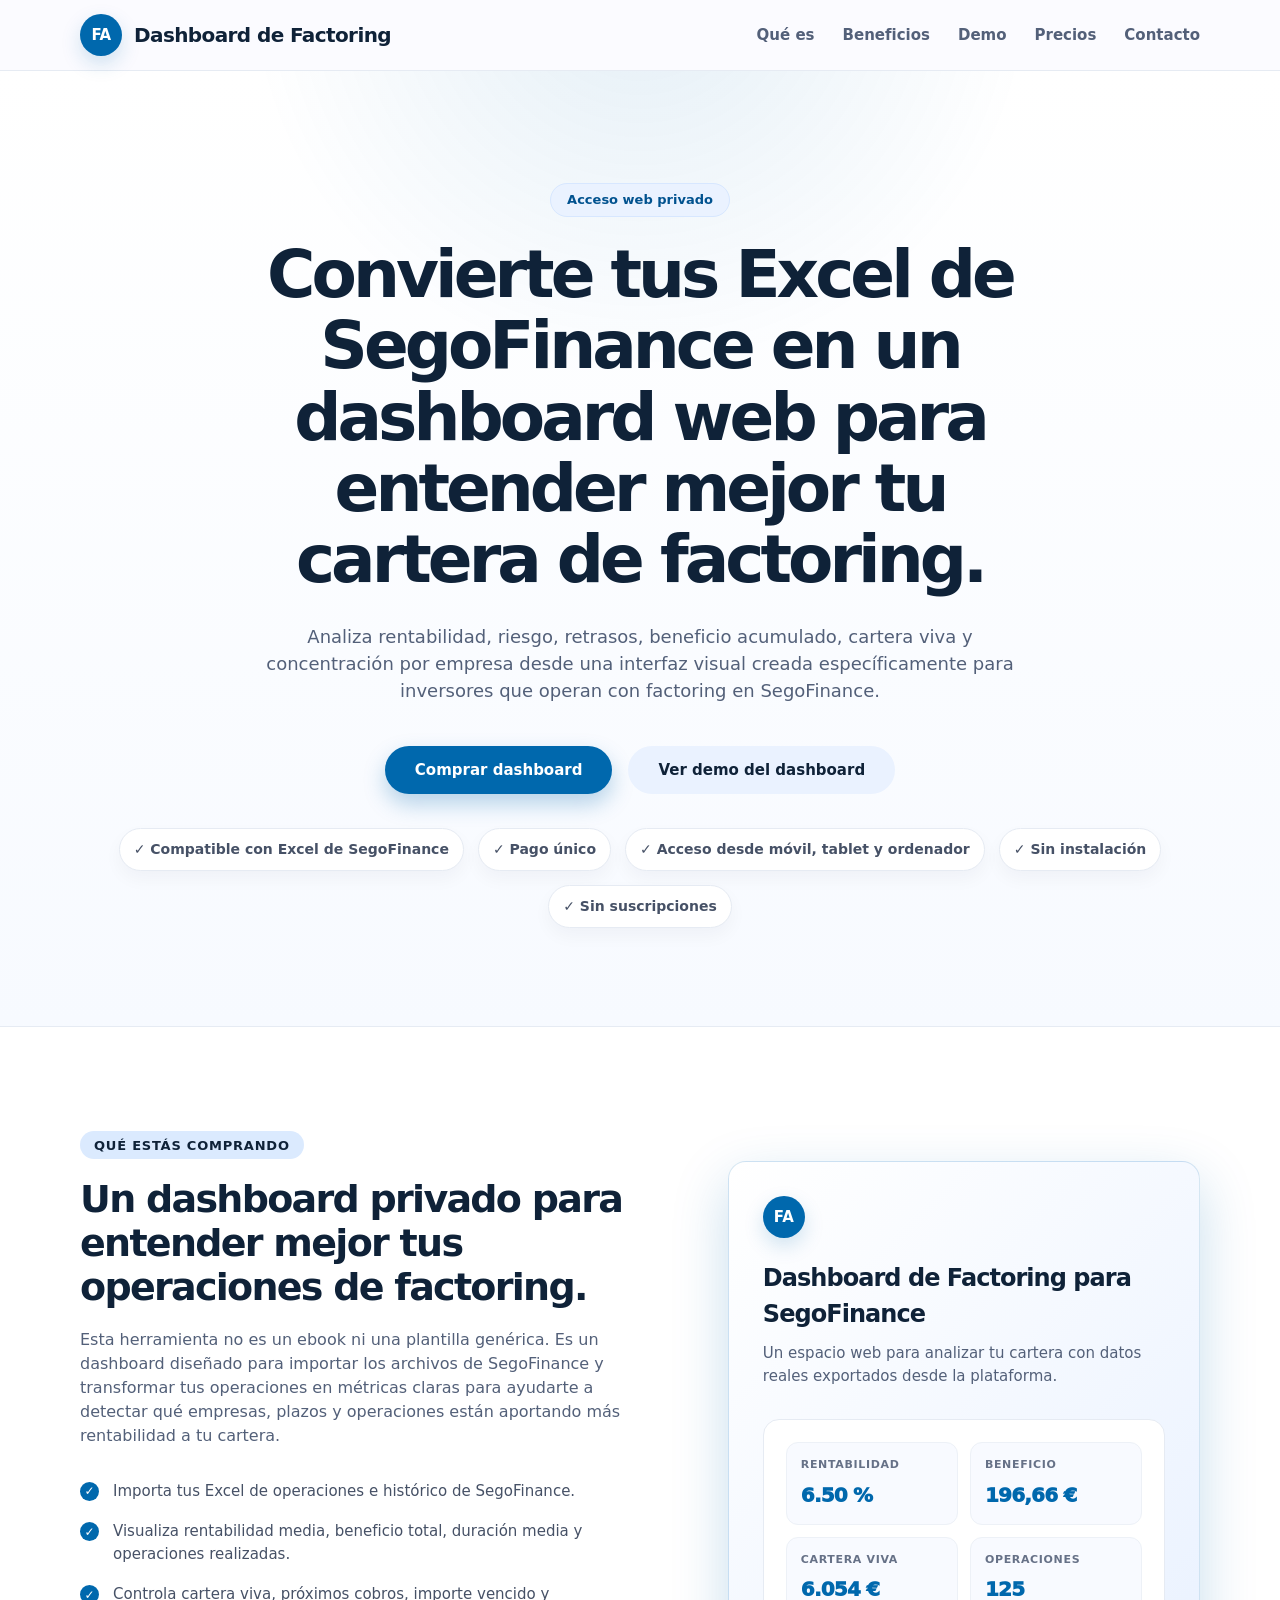
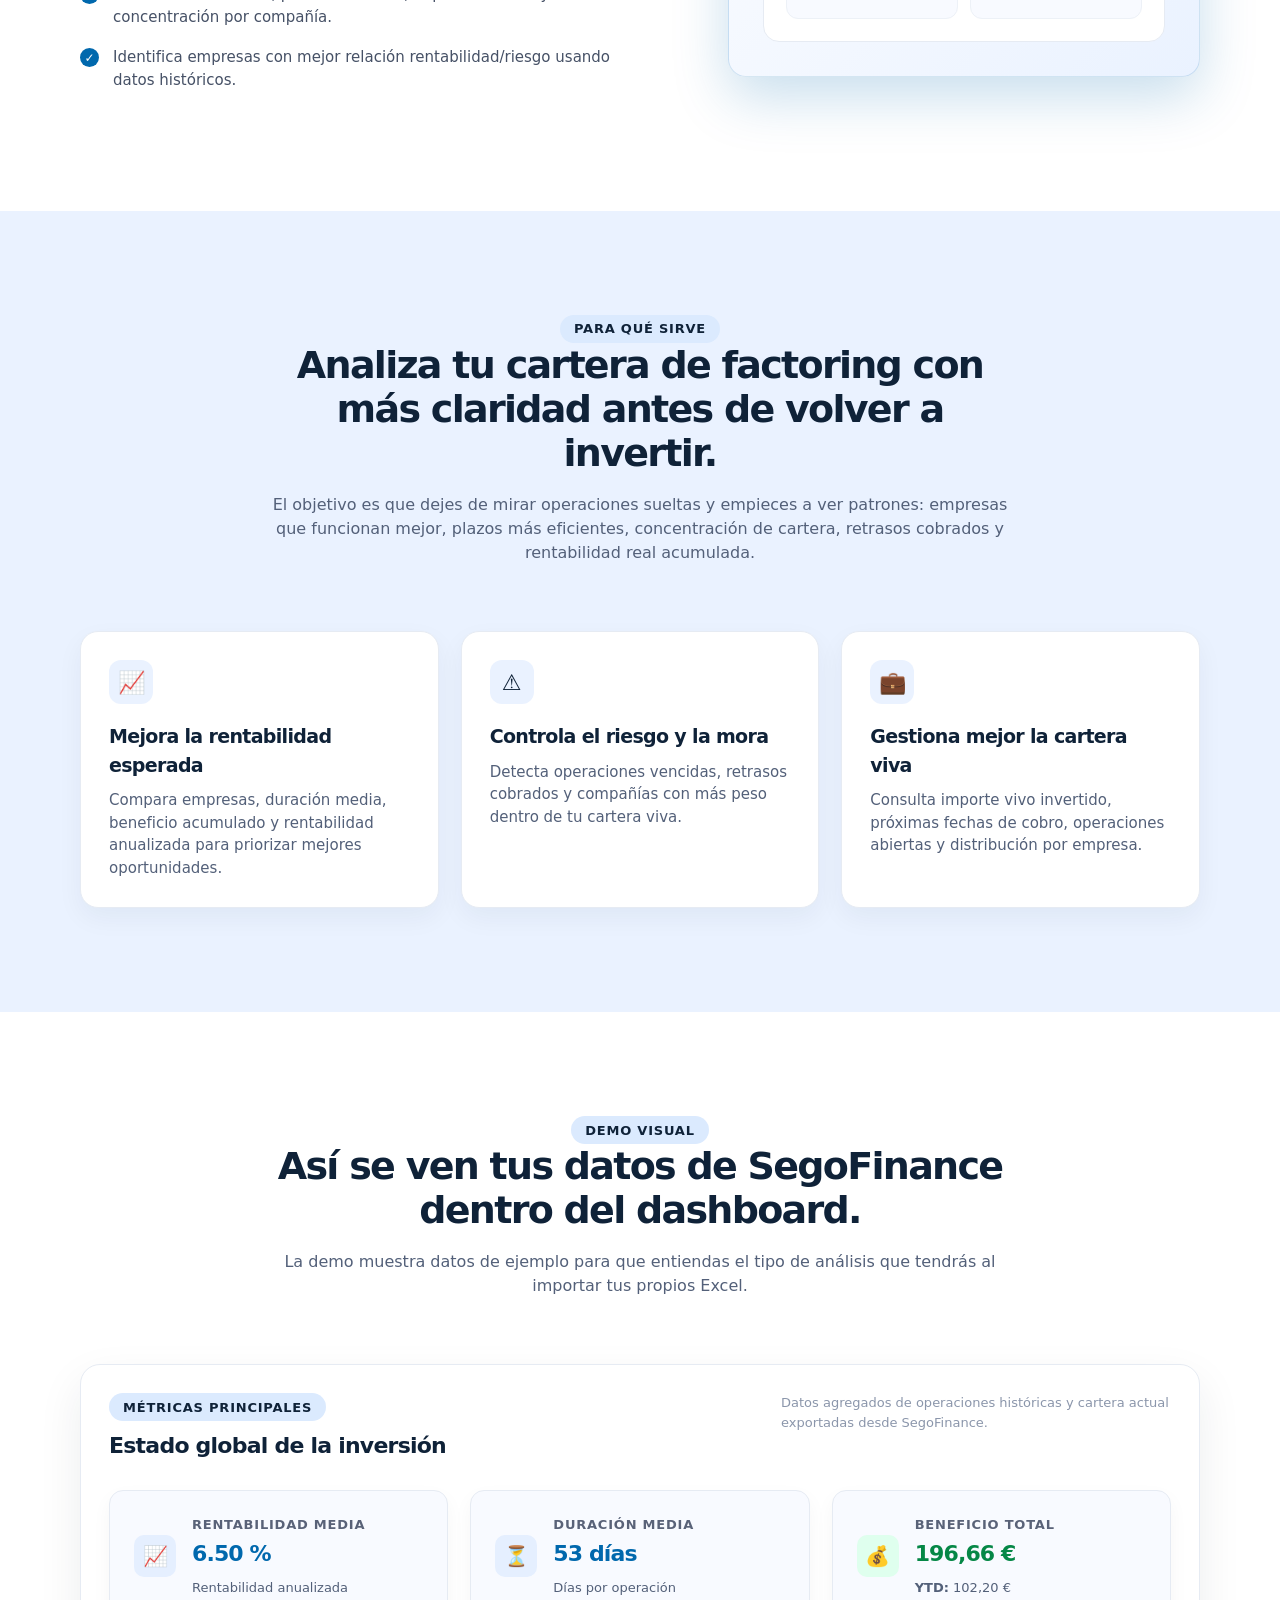
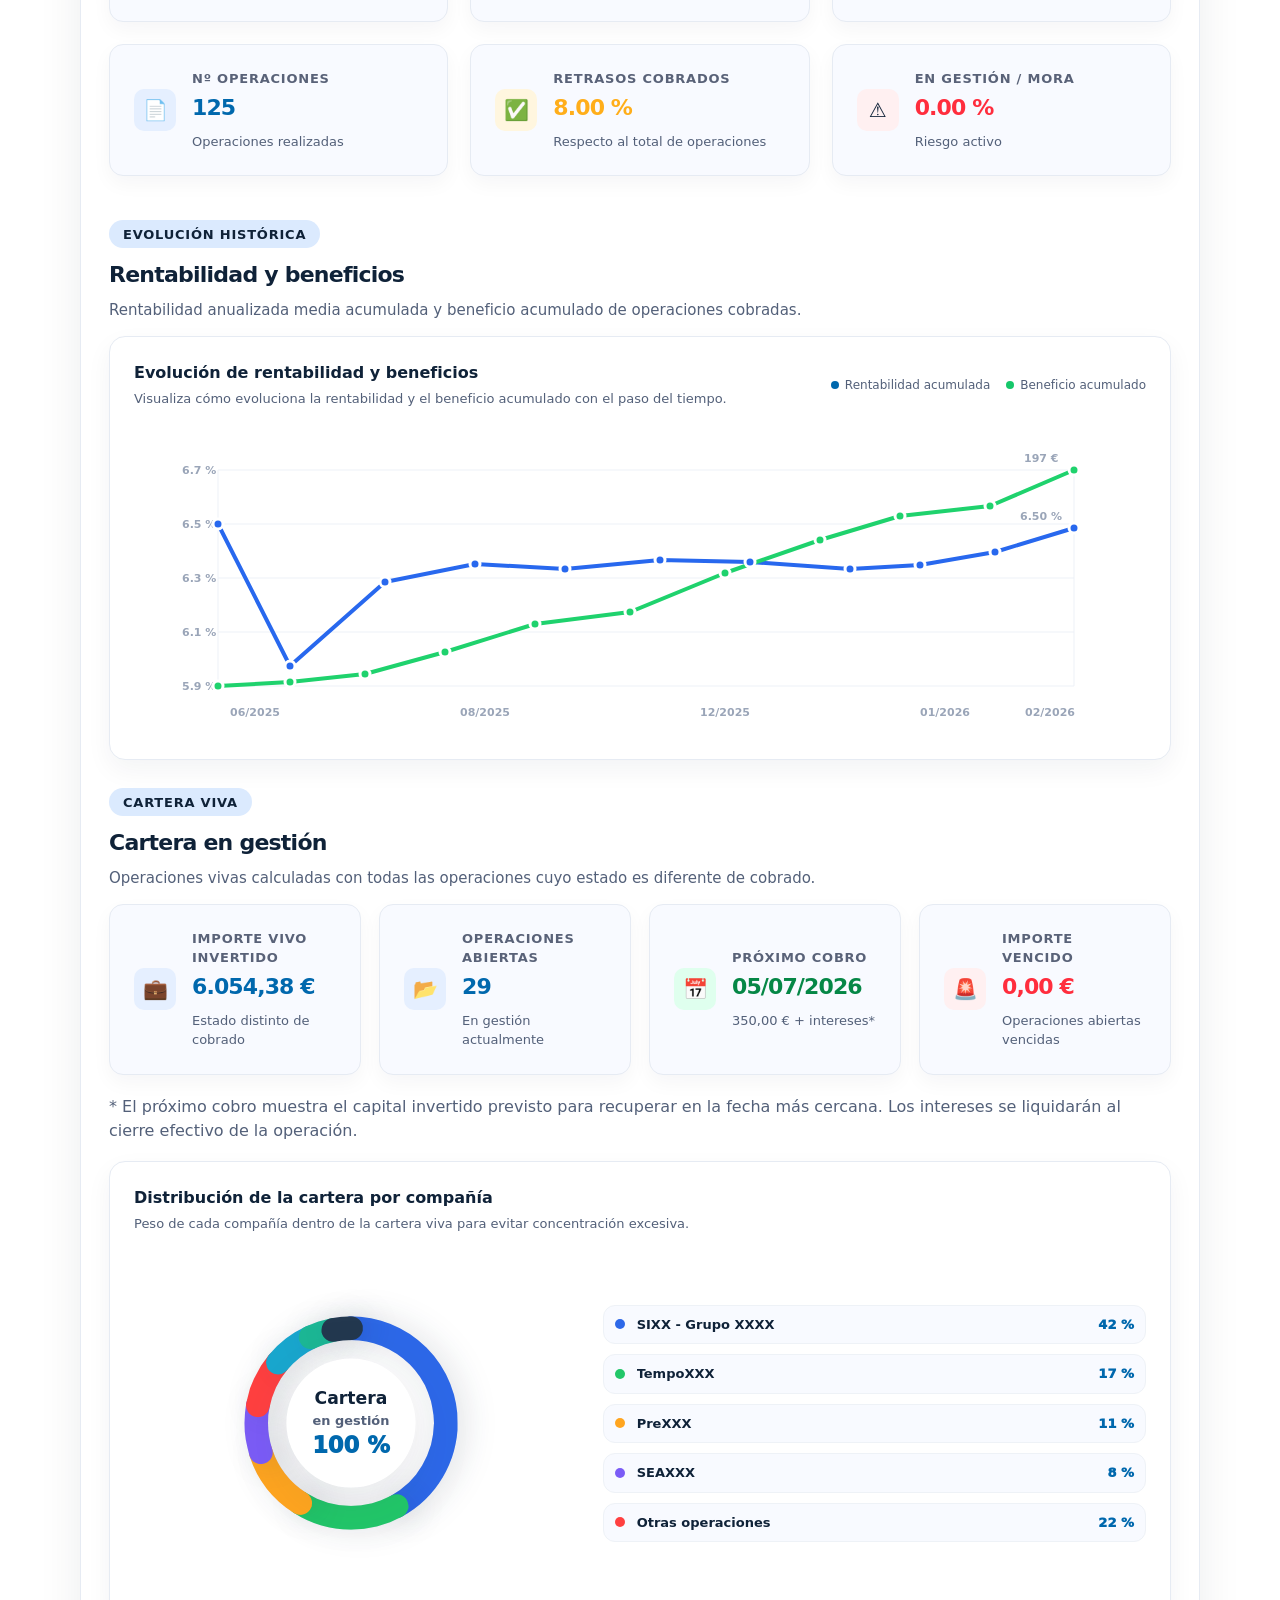
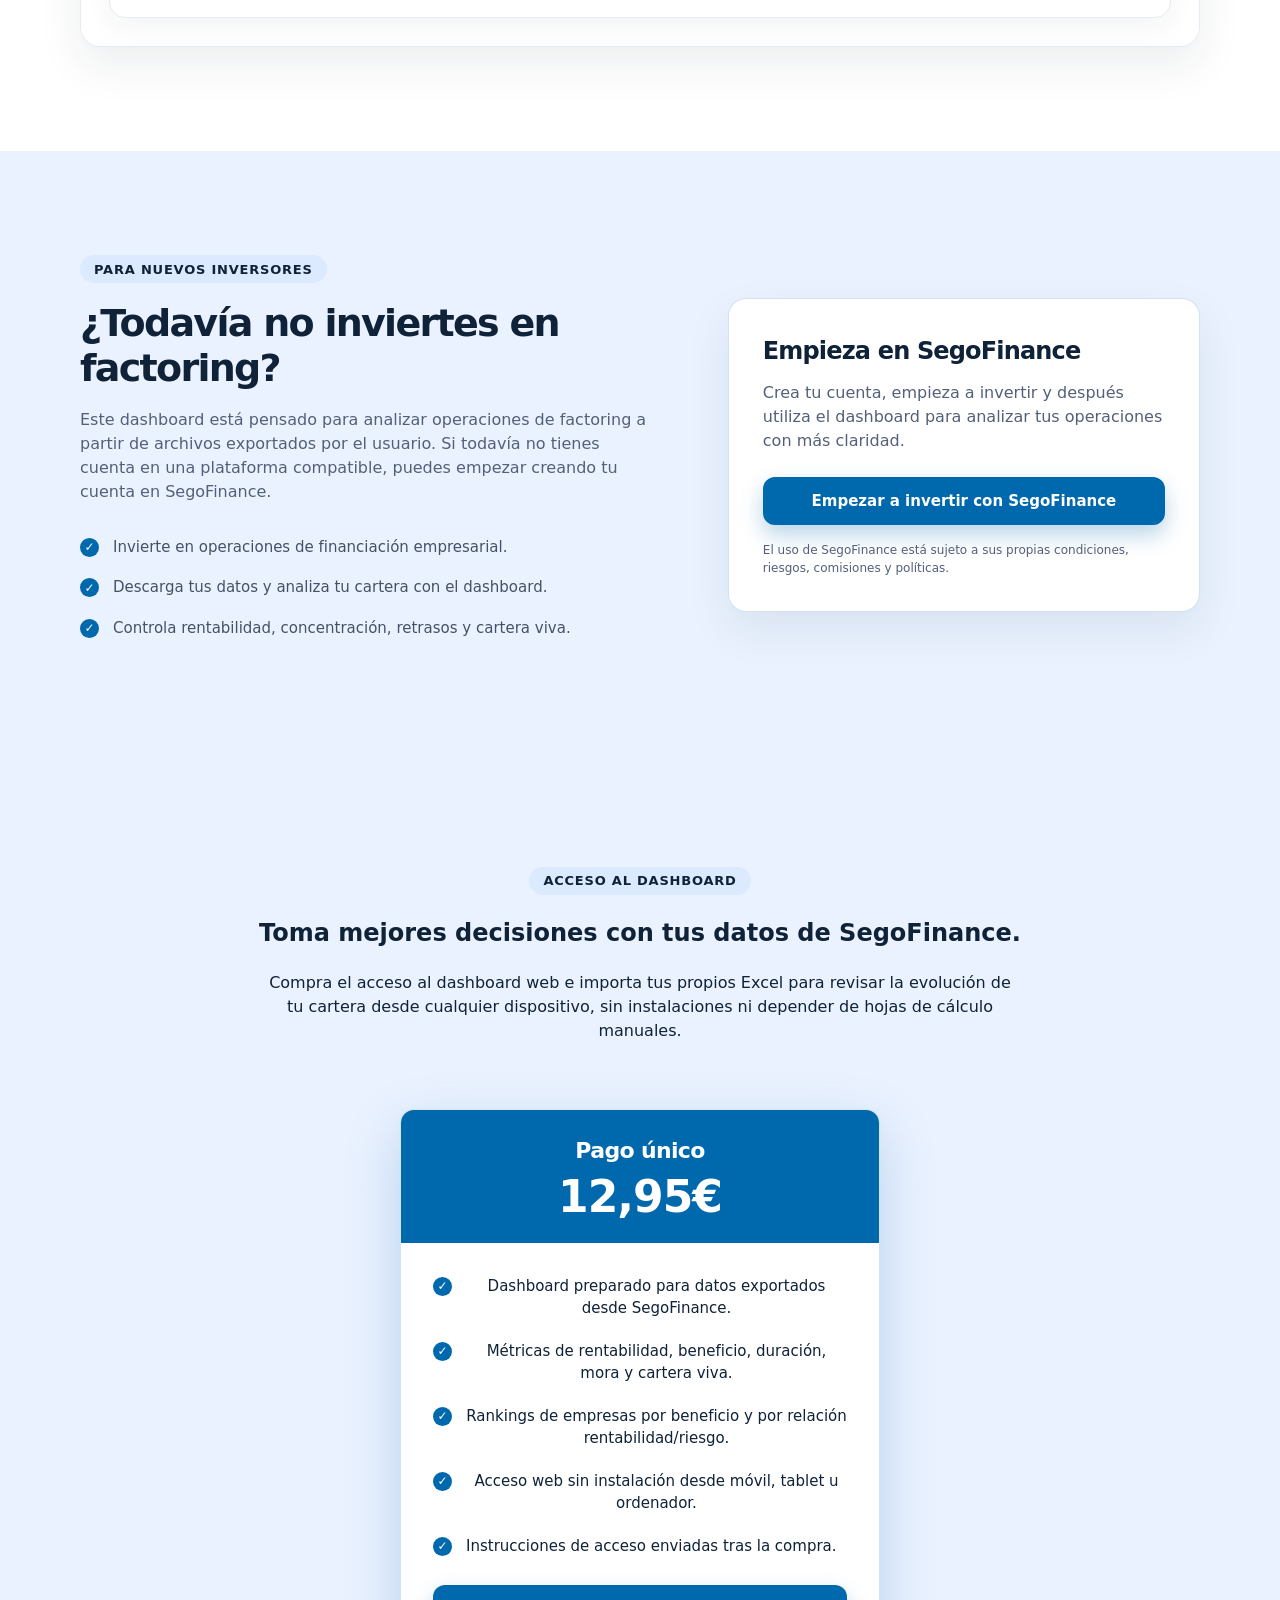
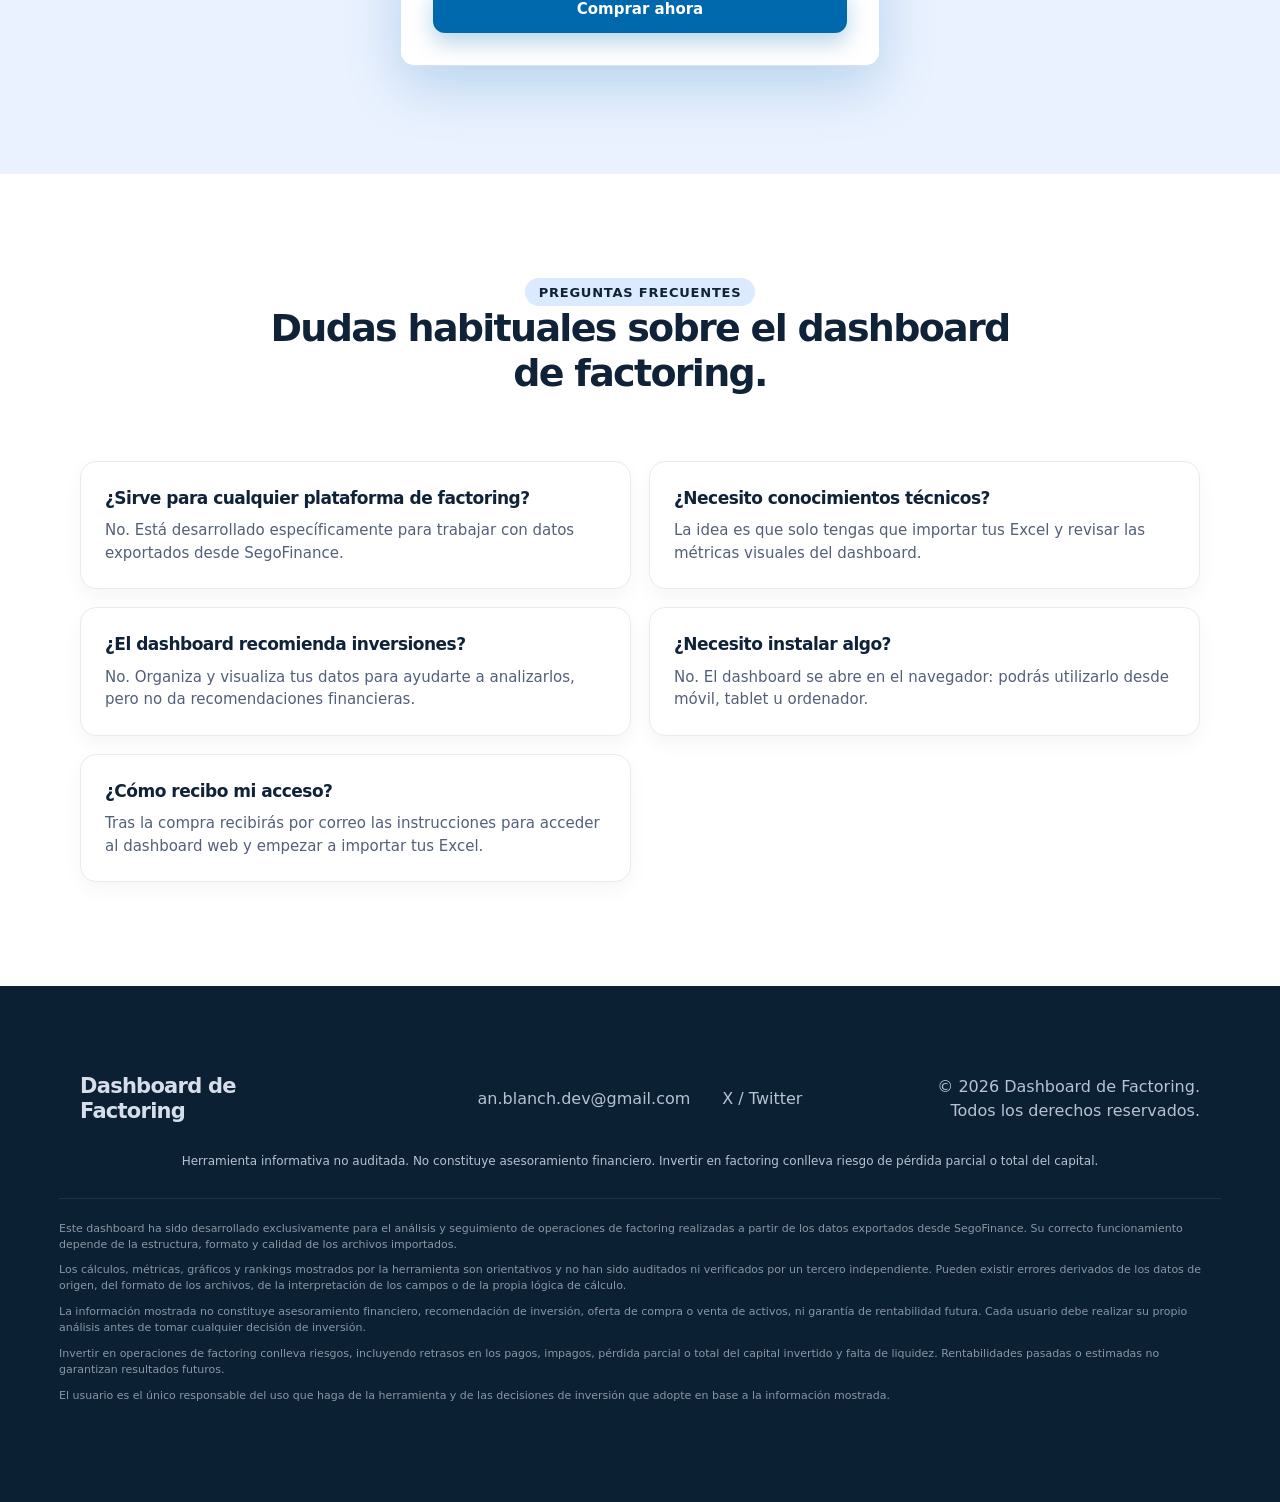
==== commit 108892a4: "Add files via upload" ====
--- a/index.html
+++ b/index.html
@@ -4,8 +4,8 @@
   <meta charset="UTF-8" />
   <meta name="viewport" content="width=device-width, initial-scale=1.0" />
 
-  <title>Dashboard para SegoFinance | Analiza tu cartera de factoring</title>
-  <meta name="description" content="Dashboard de factoring diseñado para inversores que usan SegoFinance. Importa tus Excel, analiza rentabilidad, riesgo, mora, cartera viva y empresas con mejor comportamiento para tomar mejores decisiones." />
+  <title>Dashboard web para SegoFinance | Analiza tu cartera de factoring</title>
+  <meta name="description" content="Dashboard web de factoring para inversores de SegoFinance. Importa tus Excel y consulta rentabilidad, riesgo, mora, cartera viva y empresas desde cualquier dispositivo." />
   <meta name="keywords" content="dashboard factoring SegoFinance, dashboard para cartera de factoring, analizar cartera SegoFinance, herramienta para inversores factoring, rentabilidad factoring SegoFinance, análisis operaciones factoring, Excel SegoFinance dashboard, controlar inversión factoring, invertir en factoring, como invertir en factoring, cartera viva factoring, métricas factoring" />
   <meta name="author" content="Dashboard de Factoring" />
   <meta name="robots" content="index, follow, max-image-preview:large" />
@@ -23,7 +23,7 @@
 
   <meta name="twitter:card" content="summary_large_image" />
   <meta name="twitter:title" content="Dashboard para SegoFinance | Analiza tu cartera de factoring" />
-  <meta name="twitter:description" content="Herramienta local para analizar tus datos exportados de SegoFinance y mejorar el seguimiento de tu cartera de factoring." />
+  <meta name="twitter:description" content="Accede a un dashboard web para analizar tus datos exportados de SegoFinance desde cualquier dispositivo." />
   <link rel="icon" type="image/png" href="./favicon.png">
   <script type="application/ld+json">
   {
@@ -31,8 +31,8 @@
     "@type": "SoftwareApplication",
     "name": "Dashboard de Factoring para SegoFinance",
     "applicationCategory": "FinanceApplication",
-    "operatingSystem": "Windows, macOS, Linux",
-    "description": "Dashboard local para analizar operaciones de factoring exportadas desde SegoFinance mediante archivos Excel. Permite visualizar rentabilidad, beneficio acumulado, cartera viva, retrasos, concentración por empresa y rankings de compañías.",
+    "operatingSystem": "Web",
+    "description": "Dashboard web para analizar operaciones de factoring exportadas desde SegoFinance mediante archivos Excel. Permite visualizar rentabilidad, beneficio acumulado, cartera viva, retrasos, concentración por empresa y rankings de compañías.",
     "offers": {
       "@type": "Offer",
       "price": "12.95",
@@ -816,7 +816,9 @@
     <section class="hero">
       <div class="container">
 
-        <h1>Convierte tus Excel de SegoFinance en un dashboard para mejorar tu cartera de factoring.</h1>
+        <span class="hero-badge">Acceso web privado</span>
+
+        <h1>Convierte tus Excel de SegoFinance en un dashboard web para entender mejor tu cartera de factoring.</h1>
 
         <p>
           Analiza rentabilidad, riesgo, retrasos, beneficio acumulado, cartera viva y concentración por empresa
@@ -831,7 +833,8 @@
         <div class="hero-proof" aria-label="Características principales">
           <span>✓ Compatible con Excel de SegoFinance</span>
           <span>✓ Pago único</span>
-          <span>✓ Uso en local</span>
+          <span>✓ Acceso desde móvil, tablet y ordenador</span>
+          <span>✓ Sin instalación</span>
           <span>✓ Sin suscripciones</span>
         </div>
       </div>
@@ -860,7 +863,7 @@
           <div class="brand-logo">FA</div>
           <h3>Dashboard de Factoring para SegoFinance</h3>
           <p>
-            Herramienta local para analizar tu cartera con datos reales exportados desde la plataforma.
+            Un espacio web para analizar tu cartera con datos reales exportados desde la plataforma.
           </p>
 
           <div class="product-preview">
@@ -1209,8 +1212,8 @@
         <span class="eyebrow">Acceso al dashboard</span>
         <h2>Toma mejores decisiones con tus datos de SegoFinance.</h2>
         <p class="section-intro">
-          Compra el dashboard una vez, úsalo en local e importa tus propios Excel para revisar la evolución de tu cartera
-          siempre que quieras, sin suscripciones ni depender de hojas de cálculo manuales.
+          Compra el acceso al dashboard web e importa tus propios Excel para revisar la evolución de tu cartera desde
+          cualquier dispositivo, sin instalaciones ni depender de hojas de cálculo manuales.
         </p>
 
         <article class="price-card">
@@ -1224,7 +1227,8 @@
               <li><span class="check">✓</span> Dashboard preparado para datos exportados desde SegoFinance.</li>
               <li><span class="check">✓</span> Métricas de rentabilidad, beneficio, duración, mora y cartera viva.</li>
               <li><span class="check">✓</span> Rankings de empresas por beneficio y por relación rentabilidad/riesgo.</li>
-              <li><span class="check">✓</span> Uso local y acceso ilimitado tras la compra.</li>
+              <li><span class="check">✓</span> Acceso web sin instalación desde móvil, tablet u ordenador.</li>
+              <li><span class="check">✓</span> Instrucciones de acceso enviadas tras la compra.</li>
             </ul>
 
             <a class="button button-primary button-block" href="https://buy.stripe.com/5kQ00k9dJfjYa9h9aW2Ry00">Comprar ahora</a>
@@ -1257,8 +1261,13 @@
           </article>
 
           <article class="faq-card">
-            <h3>¿Los datos se suben a internet?</h3>
-            <p>El enfoque es de uso local, para que puedas analizar tus archivos sin depender de una plataforma externa.</p>
+            <h3>¿Necesito instalar algo?</h3>
+            <p>No. El dashboard se abre en el navegador: podrás utilizarlo desde móvil, tablet u ordenador.</p>
+          </article>
+
+          <article class="faq-card">
+            <h3>¿Cómo recibo mi acceso?</h3>
+            <p>Tras la compra recibirás por correo las instrucciones para acceder al dashboard web y empezar a importar tus Excel.</p>
           </article>
         </div>
       </div>
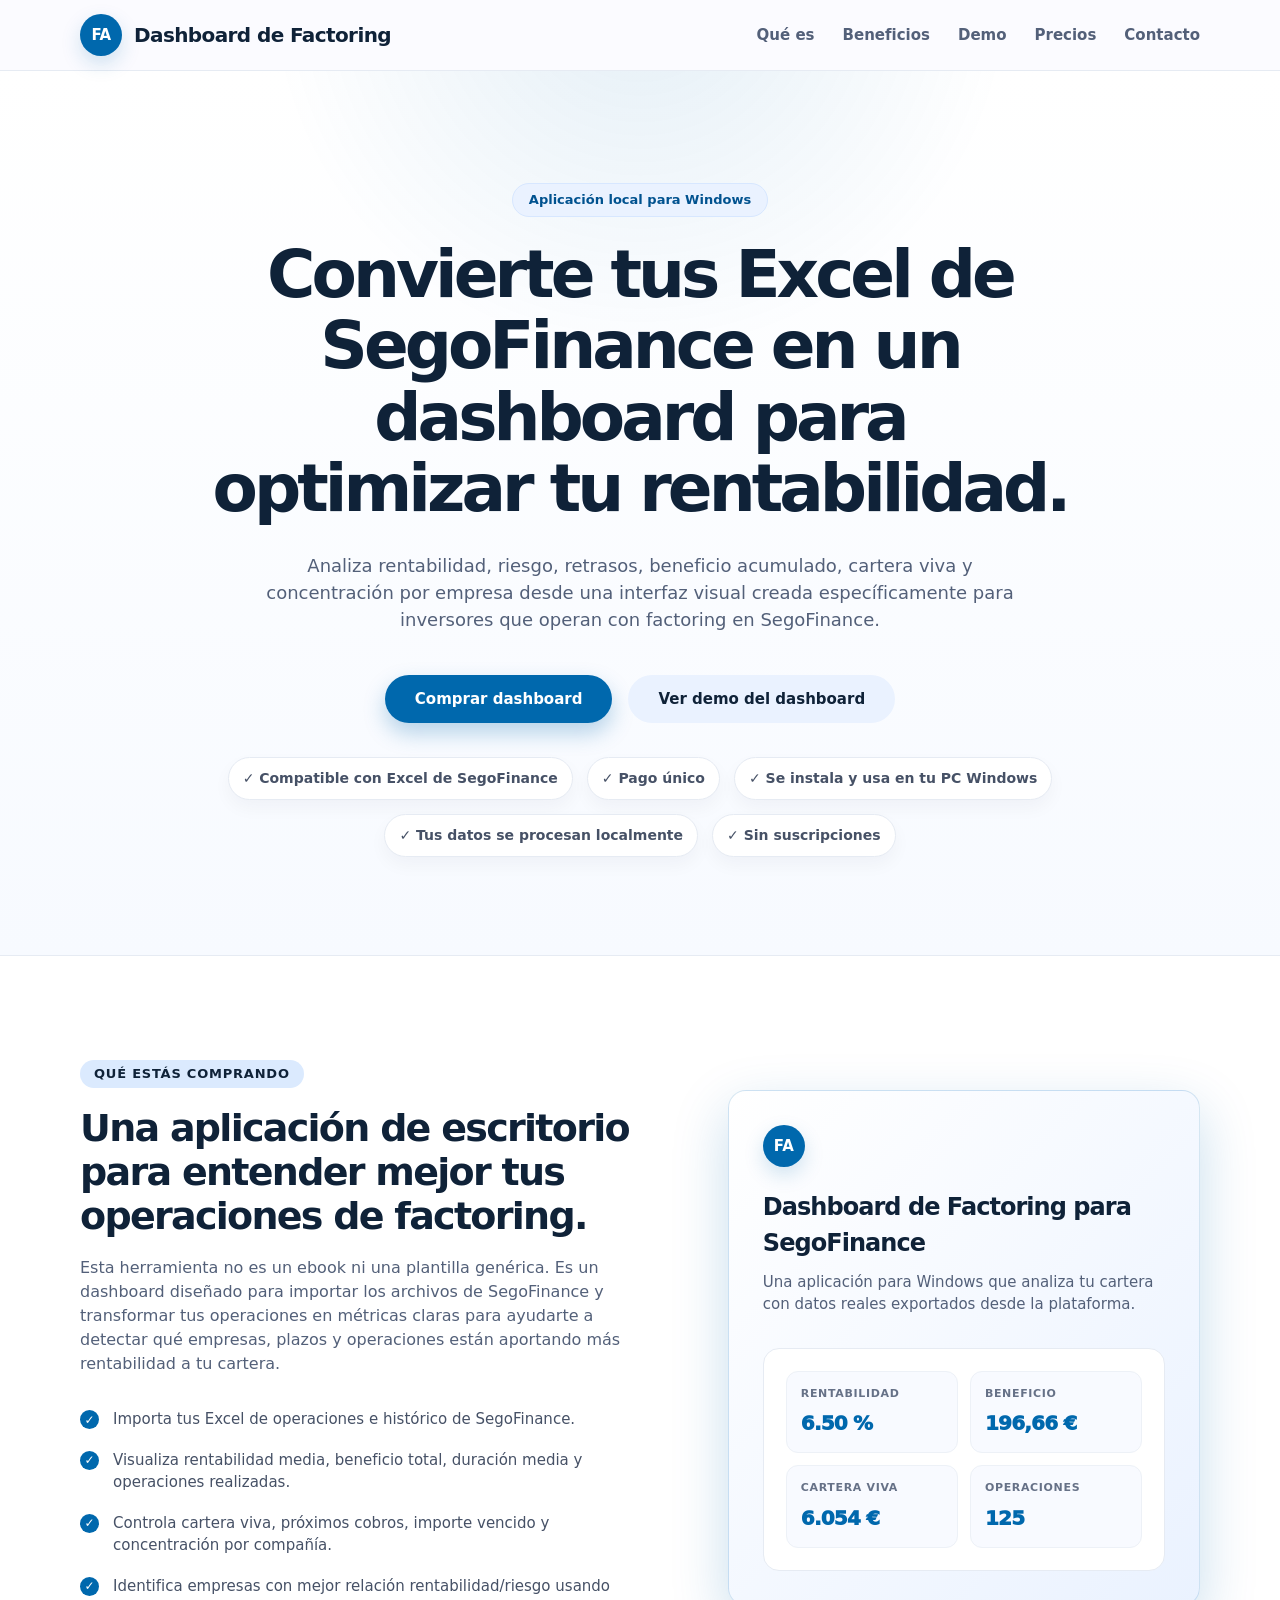
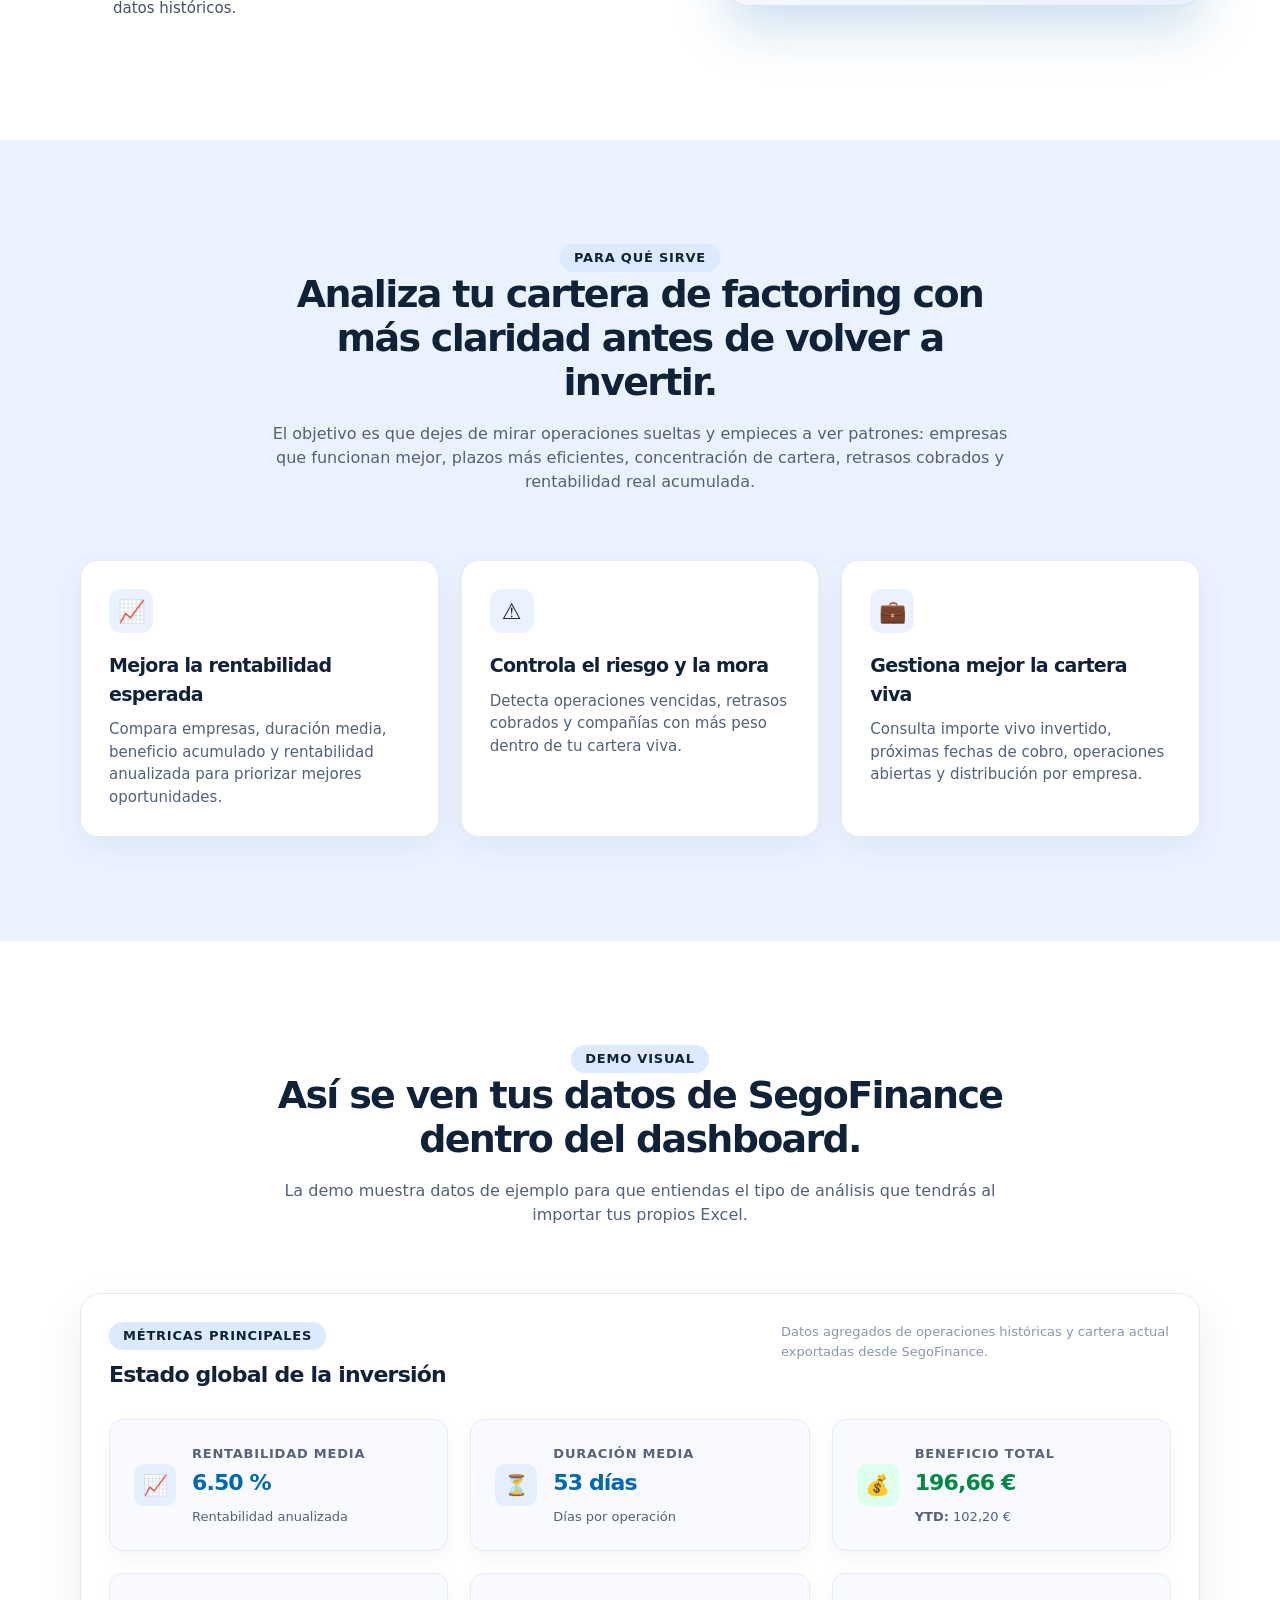
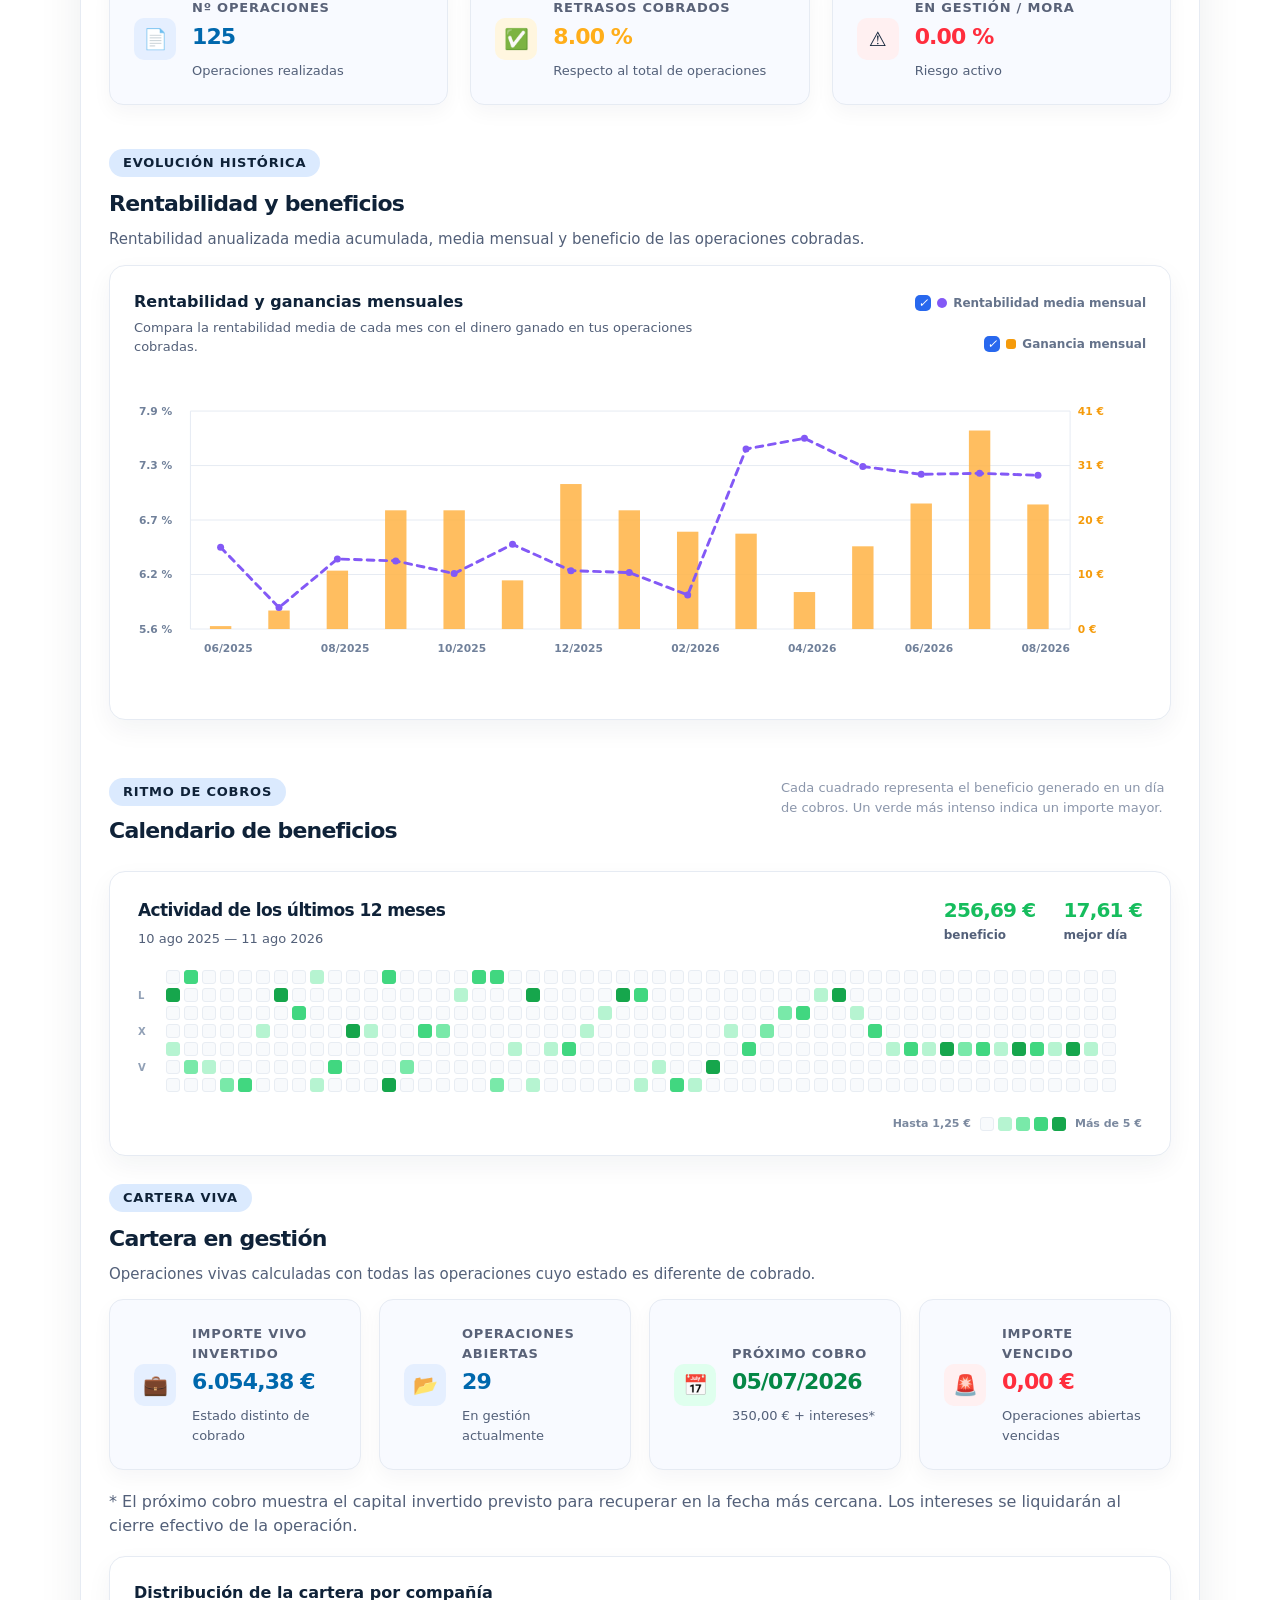
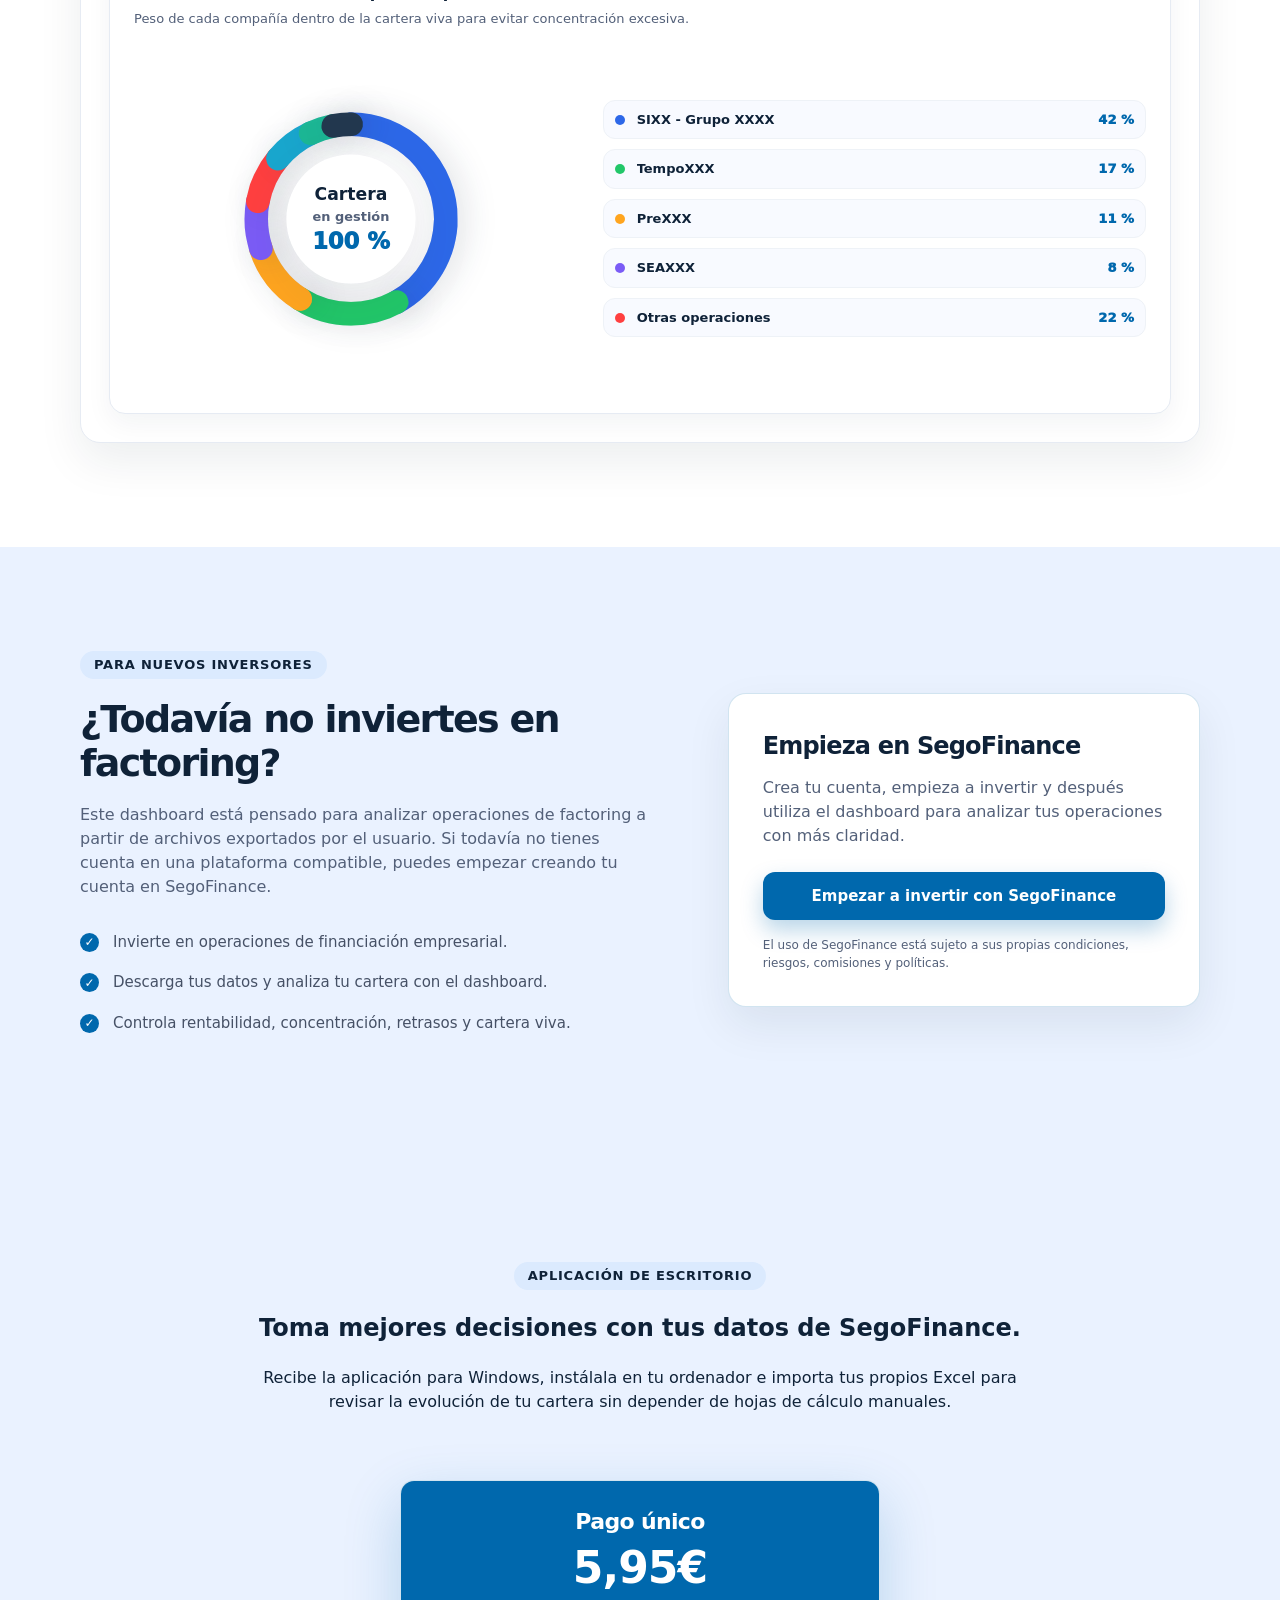
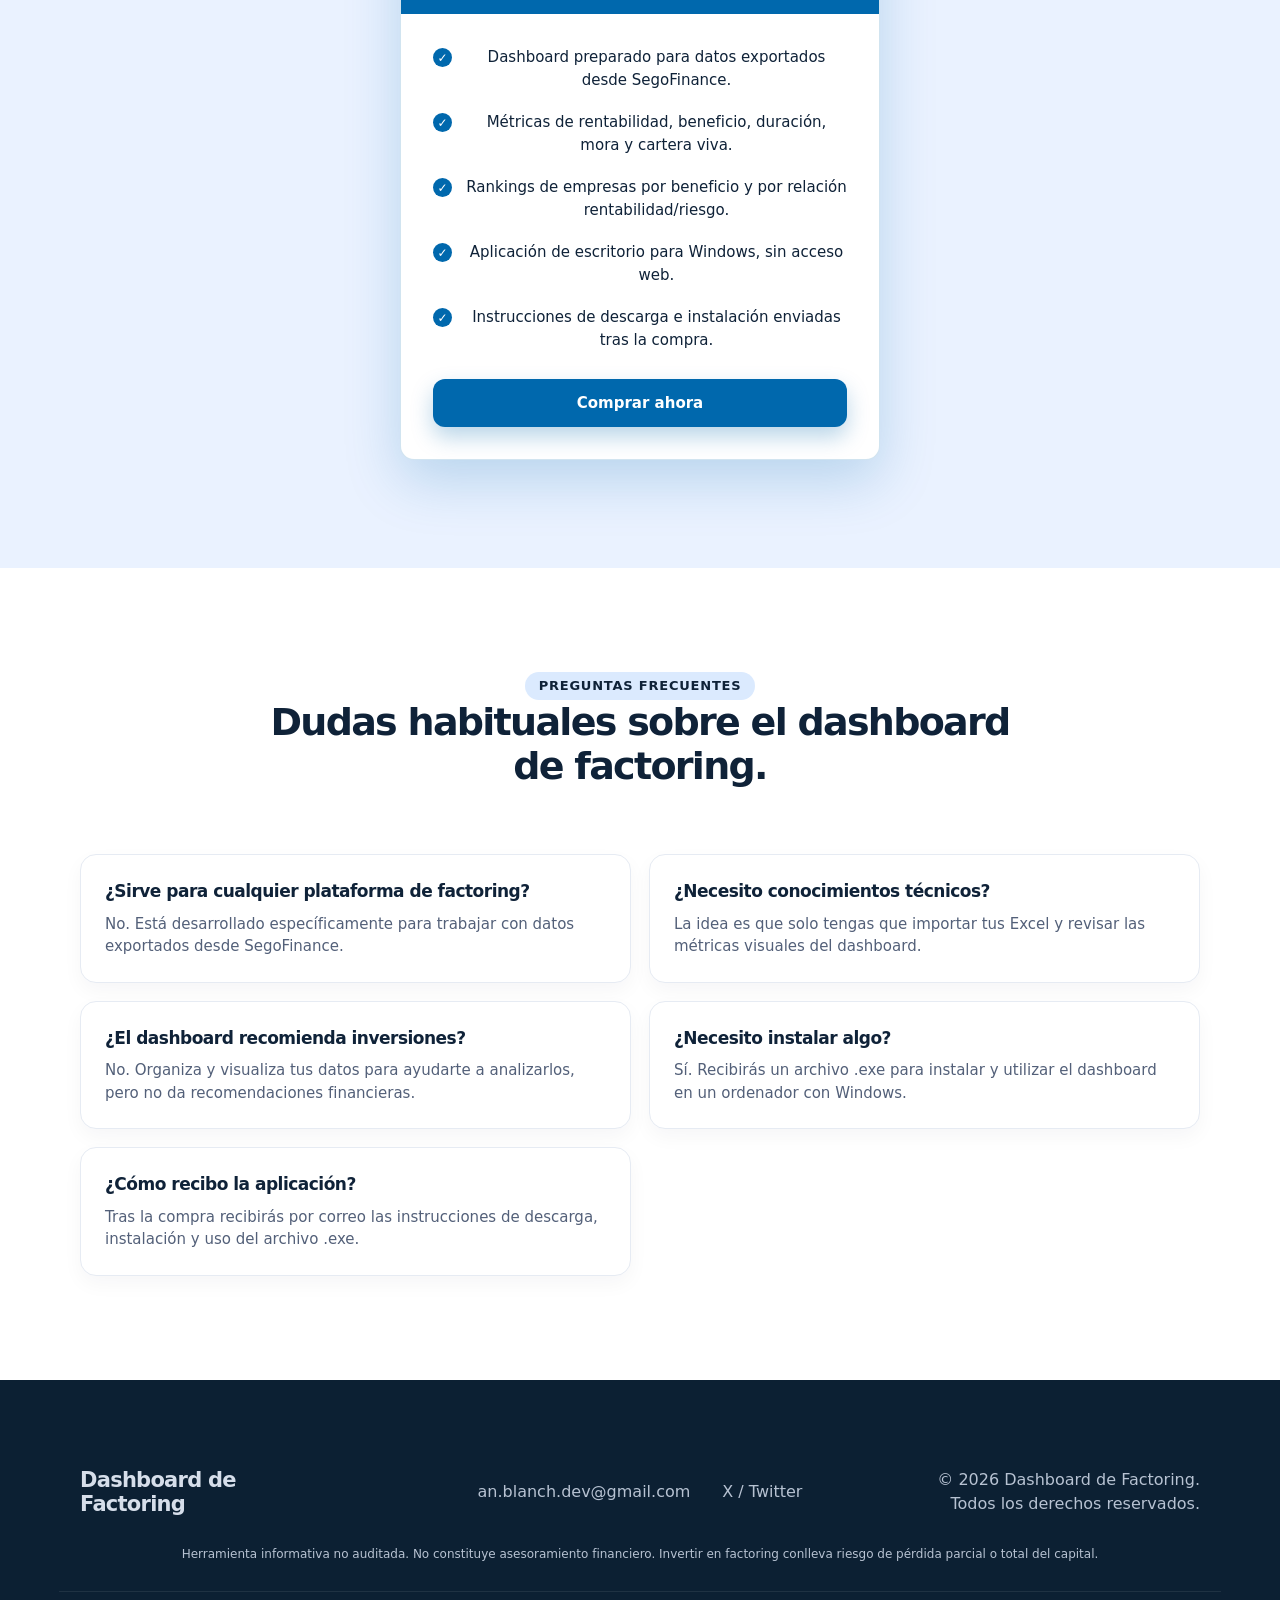
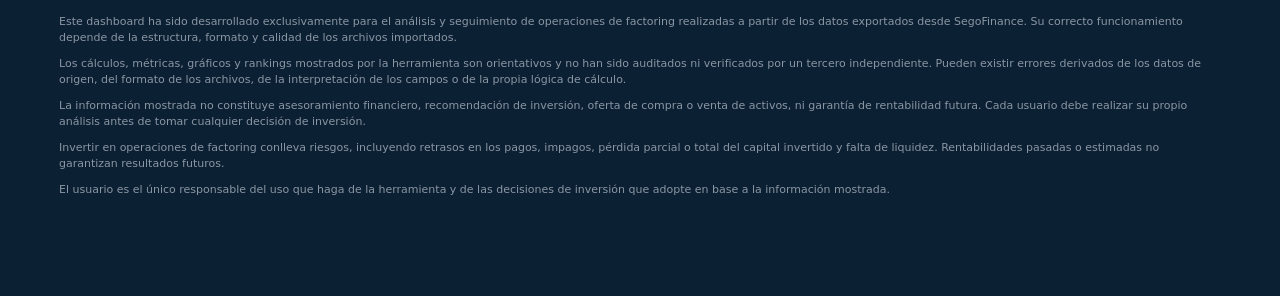
==== commit 597e272b: "Add files via upload" ====
--- a/index.html
+++ b/index.html
@@ -4,8 +4,8 @@
   <meta charset="UTF-8" />
   <meta name="viewport" content="width=device-width, initial-scale=1.0" />
 
-  <title>Dashboard web para SegoFinance | Analiza tu cartera de factoring</title>
-  <meta name="description" content="Dashboard web de factoring para inversores de SegoFinance. Importa tus Excel y consulta rentabilidad, riesgo, mora, cartera viva y empresas desde cualquier dispositivo." />
+  <title>Dashboard de Factoring para SegoFinance | Analiza tu cartera</title>
+  <meta name="description" content="Convierte tus Excel de SegoFinance en un dashboard visual para analizar rentabilidad, beneficios, cobros, riesgo y cartera viva desde tu PC." />
   <meta name="keywords" content="dashboard factoring SegoFinance, dashboard para cartera de factoring, analizar cartera SegoFinance, herramienta para inversores factoring, rentabilidad factoring SegoFinance, análisis operaciones factoring, Excel SegoFinance dashboard, controlar inversión factoring, invertir en factoring, como invertir en factoring, cartera viva factoring, métricas factoring" />
   <meta name="author" content="Dashboard de Factoring" />
   <meta name="robots" content="index, follow, max-image-preview:large" />
@@ -16,23 +16,34 @@
   <meta name="google-site-verification" content="lwTbjmG_URt6NmHaF0GnJcpMwwlThwc6qsTA37tQsCk" />
   <meta property="og:type" content="website" />
   <meta property="og:locale" content="es_ES" />
-  <meta property="og:title" content="Dashboard Factoring para datos de SegoFinance | Analiza tu cartera de factoring" />
-  <meta property="og:description" content="Convierte tus Excel de SegoFinance en un dashboard visual para controlar rentabilidad, riesgo, empresas, cartera viva, retrasos y beneficio acumulado." />
+  <meta property="og:title" content="Dashboard de escritorio para SegoFinance | Analiza tu cartera de factoring" />
+  <meta property="og:description" content="Analiza rentabilidad, beneficios, cobros, riesgo y cartera viva con tus propios Excel de SegoFinance." />
   <meta property="og:site_name" content="Dashboard de Factoring" />
   <meta property="og:url" content="https://dashboarddefactoring.com/" />
+  <meta property="og:image" content="https://dashboarddefactoring.com/og-dashboard-factoring.png" />
+  <meta property="og:image:secure_url" content="https://dashboarddefactoring.com/og-dashboard-factoring.png" />
+  <meta property="og:image:type" content="image/png" />
+  <meta property="og:image:width" content="1729" />
+  <meta property="og:image:height" content="910" />
+  <meta property="og:image:alt" content="Dashboard de Factoring para analizar operaciones de SegoFinance" />
 
   <meta name="twitter:card" content="summary_large_image" />
-  <meta name="twitter:title" content="Dashboard para SegoFinance | Analiza tu cartera de factoring" />
-  <meta name="twitter:description" content="Accede a un dashboard web para analizar tus datos exportados de SegoFinance desde cualquier dispositivo." />
-  <link rel="icon" type="image/png" href="./favicon.png">
+  <meta name="twitter:title" content="Dashboard de Factoring para SegoFinance" />
+  <meta name="twitter:description" content="Convierte tus Excel en métricas claras para analizar tu cartera de factoring." />
+  <meta name="twitter:image" content="https://dashboarddefactoring.com/og-dashboard-factoring.png" />
+  <meta name="twitter:image:alt" content="Vista de un dashboard de factoring con métricas, gráfica y calendario de beneficios" />
+  <link rel="icon" href="./favicon.svg" type="image/svg+xml" />
+  <link rel="alternate icon" href="./favicon.png" type="image/png" />
+  <link rel="apple-touch-icon" href="./favicon.svg" />
+  <link rel="manifest" href="./site.webmanifest" />
   <script type="application/ld+json">
   {
     "@context": "https://schema.org",
     "@type": "SoftwareApplication",
     "name": "Dashboard de Factoring para SegoFinance",
     "applicationCategory": "FinanceApplication",
-    "operatingSystem": "Web",
-    "description": "Dashboard web para analizar operaciones de factoring exportadas desde SegoFinance mediante archivos Excel. Permite visualizar rentabilidad, beneficio acumulado, cartera viva, retrasos, concentración por empresa y rankings de compañías.",
+    "operatingSystem": "Windows",
+    "description": "Aplicación de escritorio para analizar operaciones de factoring exportadas desde SegoFinance mediante archivos Excel. Los datos se procesan localmente en el ordenador.",
     "offers": {
       "@type": "Offer",
       "price": "12.95",
@@ -543,6 +554,46 @@
     .chart-point-blue { fill: #2868ee; stroke: #ffffff; stroke-width: 3; animation-delay: 1.55s; }
     .chart-point-green { fill: #1fd26d; stroke: #ffffff; stroke-width: 3; animation-delay: 1.85s; }
 
+    /* Vista de evolución y calendario de cobros */
+    .chart-card .line-chart { display: none; }
+    .history-chart { width: 100%; height: auto; min-height: 300px; overflow: visible; }
+    .history-grid { stroke: #e6ebf3; stroke-width: 1; }
+    .history-axis { fill: #70809a; font-size: 11px; font-weight: 750; }
+    .history-axis-right { fill: #f59b0b; }
+    .history-bar { fill: #ffb74f; opacity: .9; }
+    .history-line { fill: none; stroke: #8359f6; stroke-width: 3; stroke-linecap: round; stroke-linejoin: round; stroke-dasharray: 7 6; }
+    .history-dot { fill: #8359f6; }
+    .history-legend { display: flex; align-items: center; justify-content: flex-end; gap: 15px; flex-wrap: wrap; color: #65738b; font-size: 12px; font-weight: 750; }
+    .history-legend span { display: inline-flex; align-items: center; gap: 6px; }
+    .history-check { width: 16px; height: 16px; display: inline-grid; place-items: center; border-radius: 5px; color: #fff; background: #2868ee; font-size: 12px; line-height: 1; }
+    .history-dot-key { width: 10px; height: 10px; border-radius: 50%; background: #8359f6; }
+    .history-bar-key { width: 10px; height: 10px; border-radius: 3px; background: #f59b0b; }
+
+    .calendar-showcase { margin-top: 58px; }
+    .calendar-showcase .dashboard-heading { margin-bottom: 24px; }
+    .calendar-summary { display: flex; gap: 28px; align-items: flex-start; color: var(--muted); }
+    .calendar-summary strong { display: block; color: #16bd5d; font-size: 20px; line-height: 1.2; letter-spacing: -0.04em; }
+    .calendar-summary span { font-size: 12px; font-weight: 750; }
+    .calendar-card { padding: 26px 28px 22px; border: 1px solid var(--border); border-radius: 16px; background: #fff; box-shadow: 0 10px 26px rgba(15, 34, 56, .05); }
+    .calendar-top { display: flex; justify-content: space-between; gap: 20px; margin-bottom: 22px; }
+    .calendar-top h4 { margin: 0 0 5px; font-size: 17px; letter-spacing: -0.035em; }
+    .calendar-top p { margin: 0; font-size: 13px; }
+    .calendar-grid-wrap { display: grid; grid-template-columns: 18px minmax(0, 1fr); gap: 10px; overflow-x: auto; padding-bottom: 5px; }
+    .calendar-days { display: grid; grid-template-rows: repeat(7, 14px); gap: 4px; padding-top: 1px; color: #91a0b6; font-size: 10px; font-weight: 750; line-height: 14px; }
+    .calendar-grid { display: grid; grid-template-columns: repeat(53, 14px); grid-template-rows: repeat(7, 14px); grid-auto-flow: column; gap: 4px; min-width: 948px; }
+    .calendar-cell { width: 14px; height: 14px; border-radius: 3px; border: 1px solid #e8edf3; background: #f8fafc; }
+    .calendar-cell.level-1 { background: #b6f4d1; border-color: #b6f4d1; }
+    .calendar-cell.level-2 { background: #79e9a9; border-color: #79e9a9; }
+    .calendar-cell.level-3 { background: #41d780; border-color: #41d780; }
+    .calendar-cell.level-4 { background: #16a64c; border-color: #16a64c; }
+    .calendar-footer { display: flex; justify-content: flex-end; align-items: center; gap: 9px; margin-top: 18px; color: #7b899f; font-size: 11px; font-weight: 750; }
+    .calendar-scale { display: flex; gap: 4px; }
+    .calendar-scale i { width: 14px; height: 14px; border-radius: 3px; border: 1px solid #e8edf3; background: #f8fafc; }
+    .calendar-scale i:nth-child(2) { background: #b6f4d1; border-color: #b6f4d1; }
+    .calendar-scale i:nth-child(3) { background: #79e9a9; border-color: #79e9a9; }
+    .calendar-scale i:nth-child(4) { background: #41d780; border-color: #41d780; }
+    .calendar-scale i:nth-child(5) { background: #16a64c; border-color: #16a64c; }
+
     @keyframes drawLine { to { stroke-dashoffset: 0; } }
     @keyframes popPoint { to { opacity: 1; transform: scale(1); } }
 
@@ -734,6 +785,7 @@
       .faq-grid { grid-template-columns: 1fr 1fr; }
       .dashboard-heading,
       .chart-header { flex-direction: column; }
+      .calendar-top { flex-direction: column; }
       .footer,
       .copyright { text-align: left; }
       .footer-links { justify-content: flex-start; }
@@ -758,6 +810,8 @@
       .dashboard-shell { padding: 18px; }
       .metric-card { min-height: 104px; }
       .line-chart { height: 240px; }
+      .calendar-card { padding: 20px 18px; }
+      .calendar-summary { gap: 18px; }
       .footer { padding: 64px 0; }
       .footer-disclaimer { margin-top: 22px; font-size: 10px; text-align: left; }
     }
@@ -816,9 +870,9 @@
     <section class="hero">
       <div class="container">
 
-        <span class="hero-badge">Acceso web privado</span>
-
-        <h1>Convierte tus Excel de SegoFinance en un dashboard web para entender mejor tu cartera de factoring.</h1>
+        <span class="hero-badge">Aplicación local para Windows</span>
+
+        <h1>Convierte tus Excel de SegoFinance en un dashboard para optimizar tu rentabilidad.</h1>
 
         <p>
           Analiza rentabilidad, riesgo, retrasos, beneficio acumulado, cartera viva y concentración por empresa
@@ -833,8 +887,8 @@
         <div class="hero-proof" aria-label="Características principales">
           <span>✓ Compatible con Excel de SegoFinance</span>
           <span>✓ Pago único</span>
-          <span>✓ Acceso desde móvil, tablet y ordenador</span>
-          <span>✓ Sin instalación</span>
+          <span>✓ Se instala y usa en tu PC Windows</span>
+          <span>✓ Tus datos se procesan localmente</span>
           <span>✓ Sin suscripciones</span>
         </div>
       </div>
@@ -844,7 +898,7 @@
       <div class="container split">
         <div>
           <span class="eyebrow">Qué estás comprando</span>
-          <h2>Un dashboard privado para entender mejor tus operaciones de factoring.</h2>
+          <h2>Una aplicación de escritorio para entender mejor tus operaciones de factoring.</h2>
           <p>
             Esta herramienta no es un ebook ni una plantilla genérica. Es un dashboard diseñado para importar
             los archivos de SegoFinance y transformar tus operaciones en métricas claras para ayudarte a detectar
@@ -863,7 +917,7 @@
           <div class="brand-logo">FA</div>
           <h3>Dashboard de Factoring para SegoFinance</h3>
           <p>
-            Un espacio web para analizar tu cartera con datos reales exportados desde la plataforma.
+            Una aplicación para Windows que analiza tu cartera con datos reales exportados desde la plataforma.
           </p>
 
           <div class="product-preview">
@@ -1007,18 +1061,18 @@
           <div class="subsection-title">
             <span class="eyebrow">Evolución histórica</span>
             <h3>Rentabilidad y beneficios</h3>
-            <p>Rentabilidad anualizada media acumulada y beneficio acumulado de operaciones cobradas.</p>
+            <p>Rentabilidad anualizada media acumulada, media mensual y beneficio de las operaciones cobradas.</p>
           </div>
 
           <article class="chart-card">
             <div class="chart-header">
               <div>
-                <h4>Evolución de rentabilidad y beneficios</h4>
-                <p>Visualiza cómo evoluciona la rentabilidad y el beneficio acumulado con el paso del tiempo.</p>
-              </div>
-              <div class="legend">
-                <span><i class="dot"></i> Rentabilidad acumulada</span>
-                <span><i class="dot green"></i> Beneficio acumulado</span>
+                <h4>Rentabilidad y ganancias mensuales</h4>
+                <p>Compara la rentabilidad media de cada mes con el dinero ganado en tus operaciones cobradas.</p>
+              </div>
+              <div class="history-legend" aria-label="Series activas del gráfico">
+                <span><i class="history-check">✓</i><i class="history-dot-key"></i> Rentabilidad media mensual</span>
+                <span><i class="history-check">✓</i><i class="history-bar-key"></i> Ganancia mensual</span>
               </div>
             </div>
 
@@ -1073,7 +1127,44 @@
               <text class="chart-axis-text" fill="#1fd26d" x="864" y="34">197 €</text>
               <text class="chart-axis-text" fill="#2868ee" x="860" y="92">6.50 %</text>
             </svg>
+            <svg class="history-chart" viewBox="0 0 1040 320" role="img" aria-label="Rentabilidad media mensual y ganancias mensuales">
+              <g class="history-grid"><line x1="58" y1="35" x2="962" y2="35"/><line x1="58" y1="91" x2="962" y2="91"/><line x1="58" y1="147" x2="962" y2="147"/><line x1="58" y1="203" x2="962" y2="203"/><line x1="58" y1="259" x2="962" y2="259"/><line x1="58" y1="35" x2="58" y2="259"/><line x1="962" y1="35" x2="962" y2="259"/></g>
+              <g class="history-axis"><text x="5" y="39">7.9 %</text><text x="5" y="95">7.3 %</text><text x="5" y="151">6.7 %</text><text x="5" y="207">6.2 %</text><text x="5" y="263">5.6 %</text></g>
+              <g class="history-axis history-axis-right"><text x="970" y="39">41 €</text><text x="970" y="95">31 €</text><text x="970" y="151">20 €</text><text x="970" y="207">10 €</text><text x="970" y="263">0 €</text></g>
+              <g class="history-bar"><rect x="78" y="256" width="22" height="3"/><rect x="138" y="240" width="22" height="19"/><rect x="198" y="199" width="22" height="60"/><rect x="258" y="137" width="22" height="122"/><rect x="318" y="137" width="22" height="122"/><rect x="378" y="209" width="22" height="50"/><rect x="438" y="110" width="22" height="149"/><rect x="498" y="137" width="22" height="122"/><rect x="558" y="159" width="22" height="100"/><rect x="618" y="161" width="22" height="98"/><rect x="678" y="221" width="22" height="38"/><rect x="738" y="174" width="22" height="85"/><rect x="798" y="130" width="22" height="129"/><rect x="858" y="55" width="22" height="204"/><rect x="918" y="131" width="22" height="128"/></g>
+              <path class="history-line" d="M89 175 L149 237 L209 187 L269 189 L329 202 L389 172 L449 199 L509 201 L569 224 L629 74 L689 63 L749 92 L809 100 L869 99 L929 101"/>
+              <g class="history-dot"><circle cx="89" cy="175" r="3.6"/><circle cx="149" cy="237" r="3.6"/><circle cx="209" cy="187" r="3.6"/><circle cx="269" cy="189" r="3.6"/><circle cx="329" cy="202" r="3.6"/><circle cx="389" cy="172" r="3.6"/><circle cx="449" cy="199" r="3.6"/><circle cx="509" cy="201" r="3.6"/><circle cx="569" cy="224" r="3.6"/><circle cx="629" cy="74" r="3.6"/><circle cx="689" cy="63" r="3.6"/><circle cx="749" cy="92" r="3.6"/><circle cx="809" cy="100" r="3.6"/><circle cx="869" cy="99" r="3.6"/><circle cx="929" cy="101" r="3.6"/></g>
+              <g class="history-axis"><text x="72" y="283">06/2025</text><text x="192" y="283">08/2025</text><text x="312" y="283">10/2025</text><text x="432" y="283">12/2025</text><text x="552" y="283">02/2026</text><text x="672" y="283">04/2026</text><text x="792" y="283">06/2026</text><text x="912" y="283">08/2026</text></g>
+            </svg>
           </article>
+
+          <section class="calendar-showcase" aria-label="Calendario de beneficios">
+            <div class="dashboard-heading">
+              <div>
+                <span class="eyebrow">Ritmo de cobros</span>
+                <h3>Calendario de beneficios</h3>
+              </div>
+              <p>Cada cuadrado representa el beneficio generado en un día de cobros. Un verde más intenso indica un importe mayor.</p>
+            </div>
+
+            <article class="calendar-card">
+              <div class="calendar-top">
+                <div>
+                  <h4>Actividad de los últimos 12 meses</h4>
+                  <p>10 ago 2025 — 11 ago 2026</p>
+                </div>
+                <div class="calendar-summary" aria-label="Resumen de beneficio">
+                  <div><strong>256,69 €</strong><span>beneficio</span></div>
+                  <div><strong>17,61 €</strong><span>mejor día</span></div>
+                </div>
+              </div>
+              <div class="calendar-grid-wrap">
+                <div class="calendar-days" aria-hidden="true"><span></span><span>L</span><span></span><span>X</span><span></span><span>V</span><span></span></div>
+                <div id="benefits-calendar" class="calendar-grid" role="img" aria-label="Calendario de actividad de beneficios de los últimos doce meses"></div>
+              </div>
+              <div class="calendar-footer"><span>Hasta 1,25 €</span><span class="calendar-scale" aria-hidden="true"><i></i><i></i><i></i><i></i><i></i></span><span>Más de 5 €</span></div>
+            </article>
+          </section>
 
           <div class="subsection-title">
             <span class="eyebrow">Cartera viva</span>
@@ -1209,17 +1300,17 @@
 </section>
     <section id="precios" class="pricing">
       <div class="container centered">
-        <span class="eyebrow">Acceso al dashboard</span>
+        <span class="eyebrow">Aplicación de escritorio</span>
         <h2>Toma mejores decisiones con tus datos de SegoFinance.</h2>
         <p class="section-intro">
-          Compra el acceso al dashboard web e importa tus propios Excel para revisar la evolución de tu cartera desde
-          cualquier dispositivo, sin instalaciones ni depender de hojas de cálculo manuales.
+          Recibe la aplicación para Windows, instálala en tu ordenador e importa tus propios Excel para revisar
+          la evolución de tu cartera sin depender de hojas de cálculo manuales.
         </p>
 
         <article class="price-card">
           <div class="price-head">
             <h3>Pago único</h3>
-            <div class="price"><strong>12,95€</strong></div>
+            <div class="price"><strong>5,95€</strong></div>
           </div>
 
           <div class="price-body">
@@ -1227,8 +1318,8 @@
               <li><span class="check">✓</span> Dashboard preparado para datos exportados desde SegoFinance.</li>
               <li><span class="check">✓</span> Métricas de rentabilidad, beneficio, duración, mora y cartera viva.</li>
               <li><span class="check">✓</span> Rankings de empresas por beneficio y por relación rentabilidad/riesgo.</li>
-              <li><span class="check">✓</span> Acceso web sin instalación desde móvil, tablet u ordenador.</li>
-              <li><span class="check">✓</span> Instrucciones de acceso enviadas tras la compra.</li>
+              <li><span class="check">✓</span> Aplicación de escritorio para Windows, sin acceso web.</li>
+              <li><span class="check">✓</span> Instrucciones de descarga e instalación enviadas tras la compra.</li>
             </ul>
 
             <a class="button button-primary button-block" href="https://buy.stripe.com/5kQ00k9dJfjYa9h9aW2Ry00">Comprar ahora</a>
@@ -1262,12 +1353,12 @@
 
           <article class="faq-card">
             <h3>¿Necesito instalar algo?</h3>
-            <p>No. El dashboard se abre en el navegador: podrás utilizarlo desde móvil, tablet u ordenador.</p>
+            <p>Sí. Recibirás un archivo .exe para instalar y utilizar el dashboard en un ordenador con Windows.</p>
           </article>
 
           <article class="faq-card">
-            <h3>¿Cómo recibo mi acceso?</h3>
-            <p>Tras la compra recibirás por correo las instrucciones para acceder al dashboard web y empezar a importar tus Excel.</p>
+            <h3>¿Cómo recibo la aplicación?</h3>
+            <p>Tras la compra recibirás por correo las instrucciones de descarga, instalación y uso del archivo .exe.</p>
           </article>
         </div>
       </div>
@@ -1314,5 +1405,23 @@
       </p>
     </div>
   </footer>
+  <script>
+    (() => {
+      const calendar = document.getElementById('benefits-calendar');
+      if (!calendar) return;
+
+      // Patrón determinista de ejemplo: representa cobros repartidos a lo largo de 12 meses.
+      const activity = new Set([1, 4, 7, 12, 19, 27, 34, 38, 43, 51, 56, 62, 68, 73, 80, 84, 90, 96, 101, 108, 113, 119, 126, 132, 137, 141, 146, 151, 158, 164, 170, 176, 183, 188, 194, 202, 209, 215, 220, 228, 234, 240, 247, 253, 260, 268, 276, 284, 291, 298, 305, 312, 319, 326, 333, 340, 347, 354, 361]);
+      const strong = new Set([1, 43, 73, 90, 141, 176, 215, 260, 305, 333, 354]);
+      const medium = new Set([7, 34, 51, 68, 84, 101, 119, 126, 158, 183, 202, 228, 247, 276, 291, 319, 340]);
+
+      for (let day = 0; day < 371; day += 1) {
+        const cell = document.createElement('span');
+        cell.className = 'calendar-cell';
+        if (activity.has(day)) cell.classList.add(strong.has(day) ? 'level-4' : medium.has(day) ? 'level-3' : day % 3 === 0 ? 'level-2' : 'level-1');
+        calendar.appendChild(cell);
+      }
+    })();
+  </script>
 </body>
 </html>
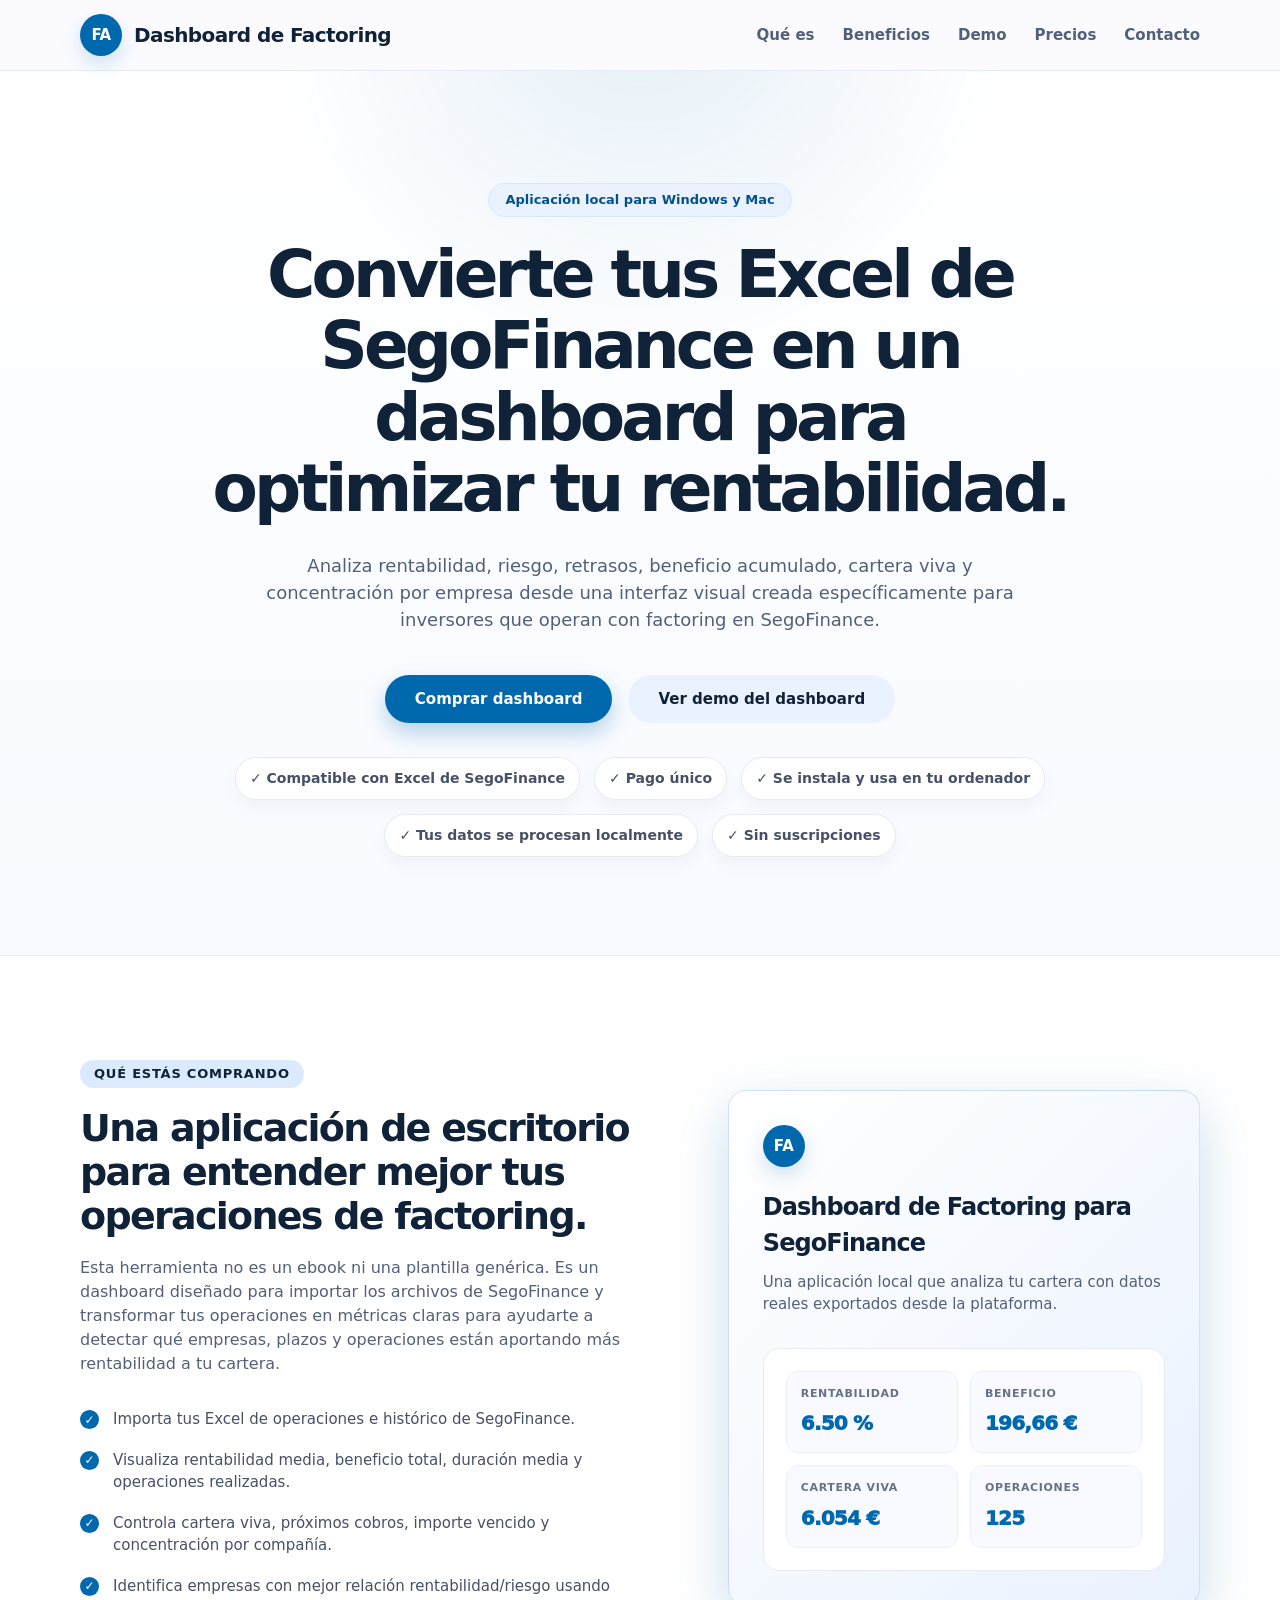
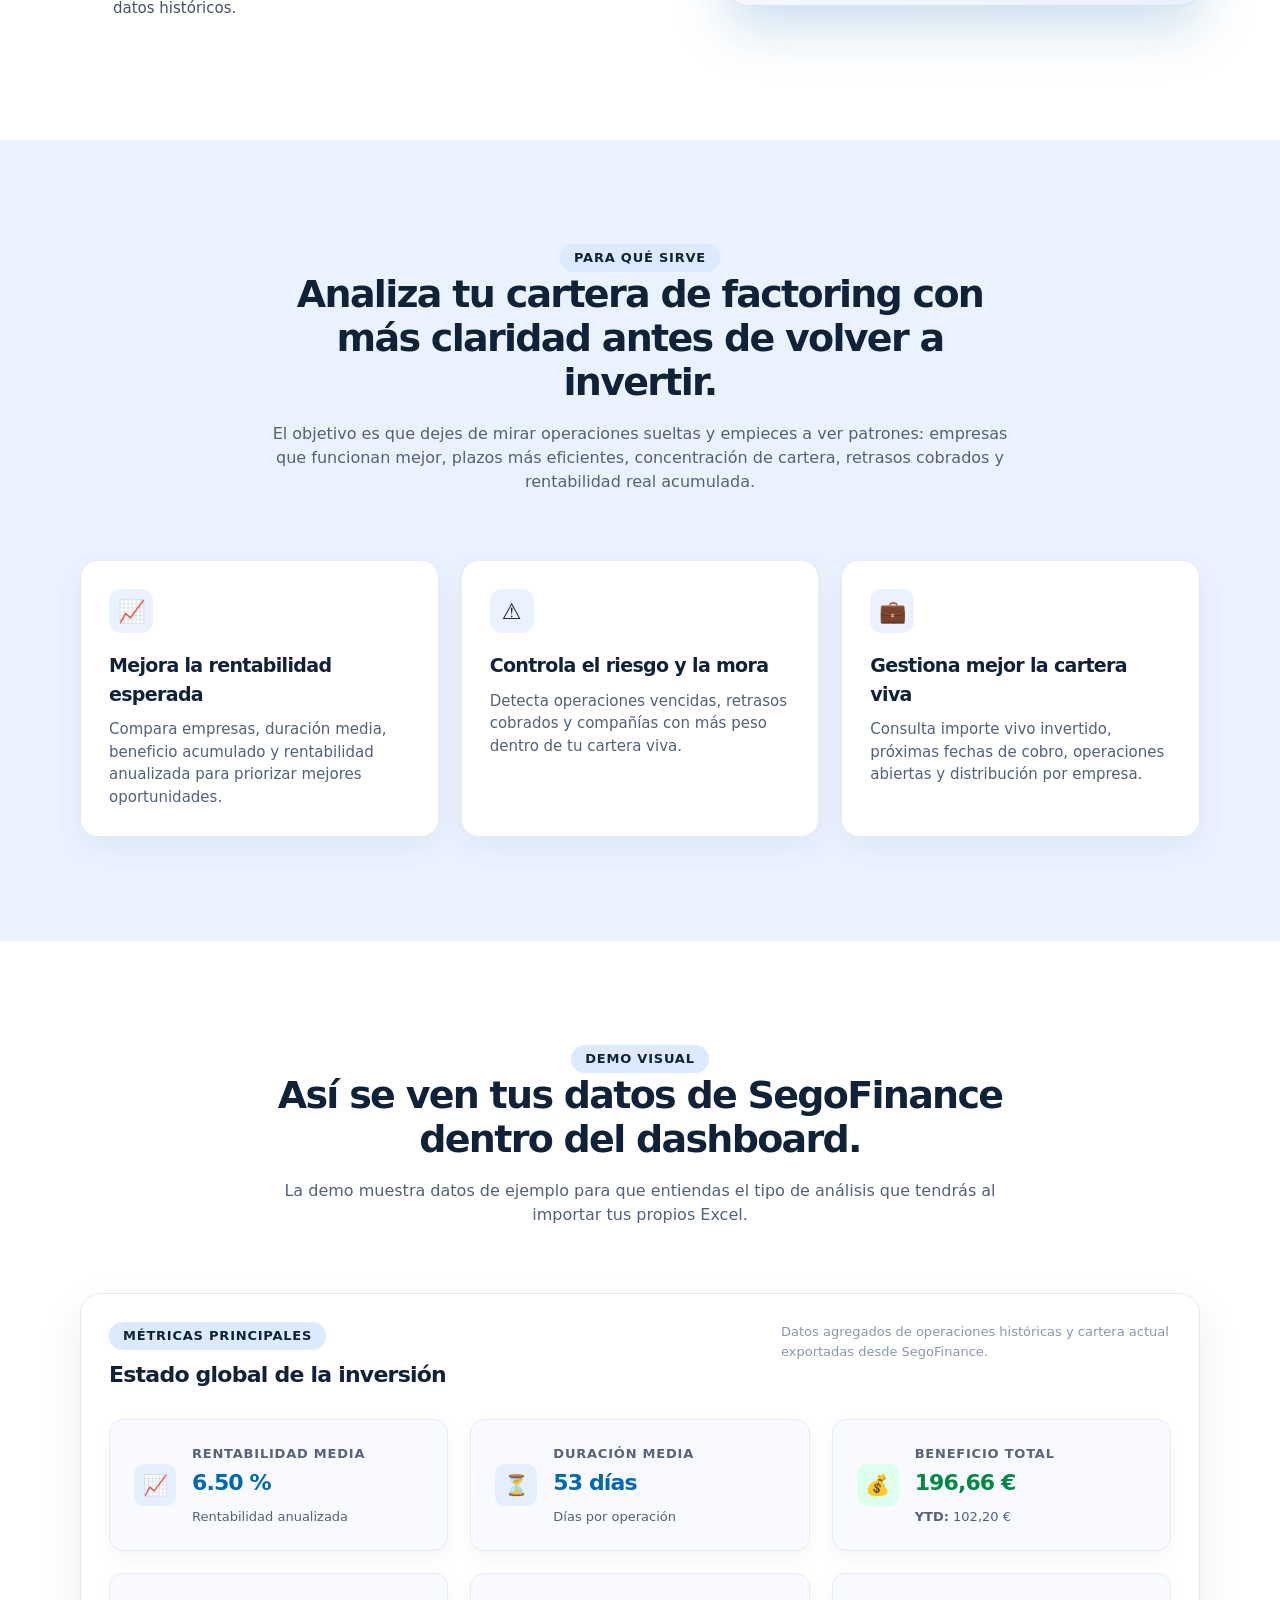
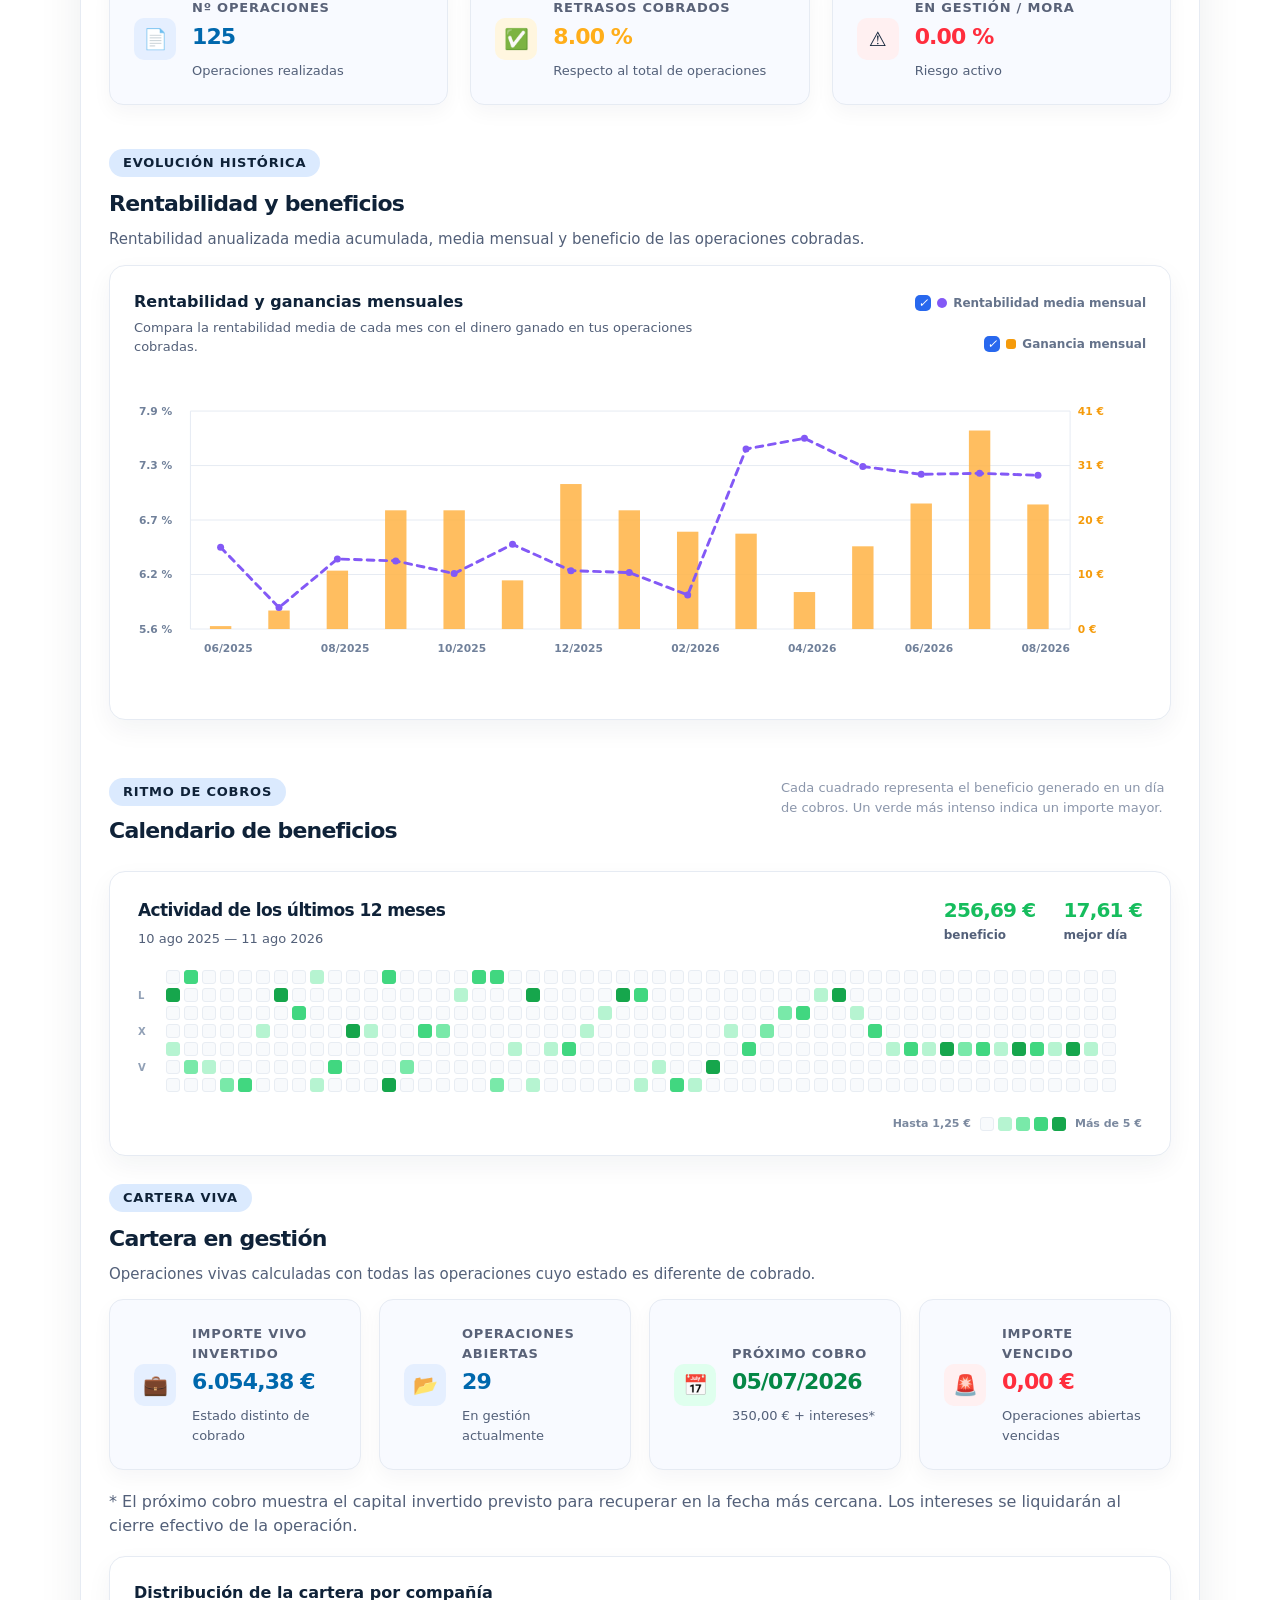
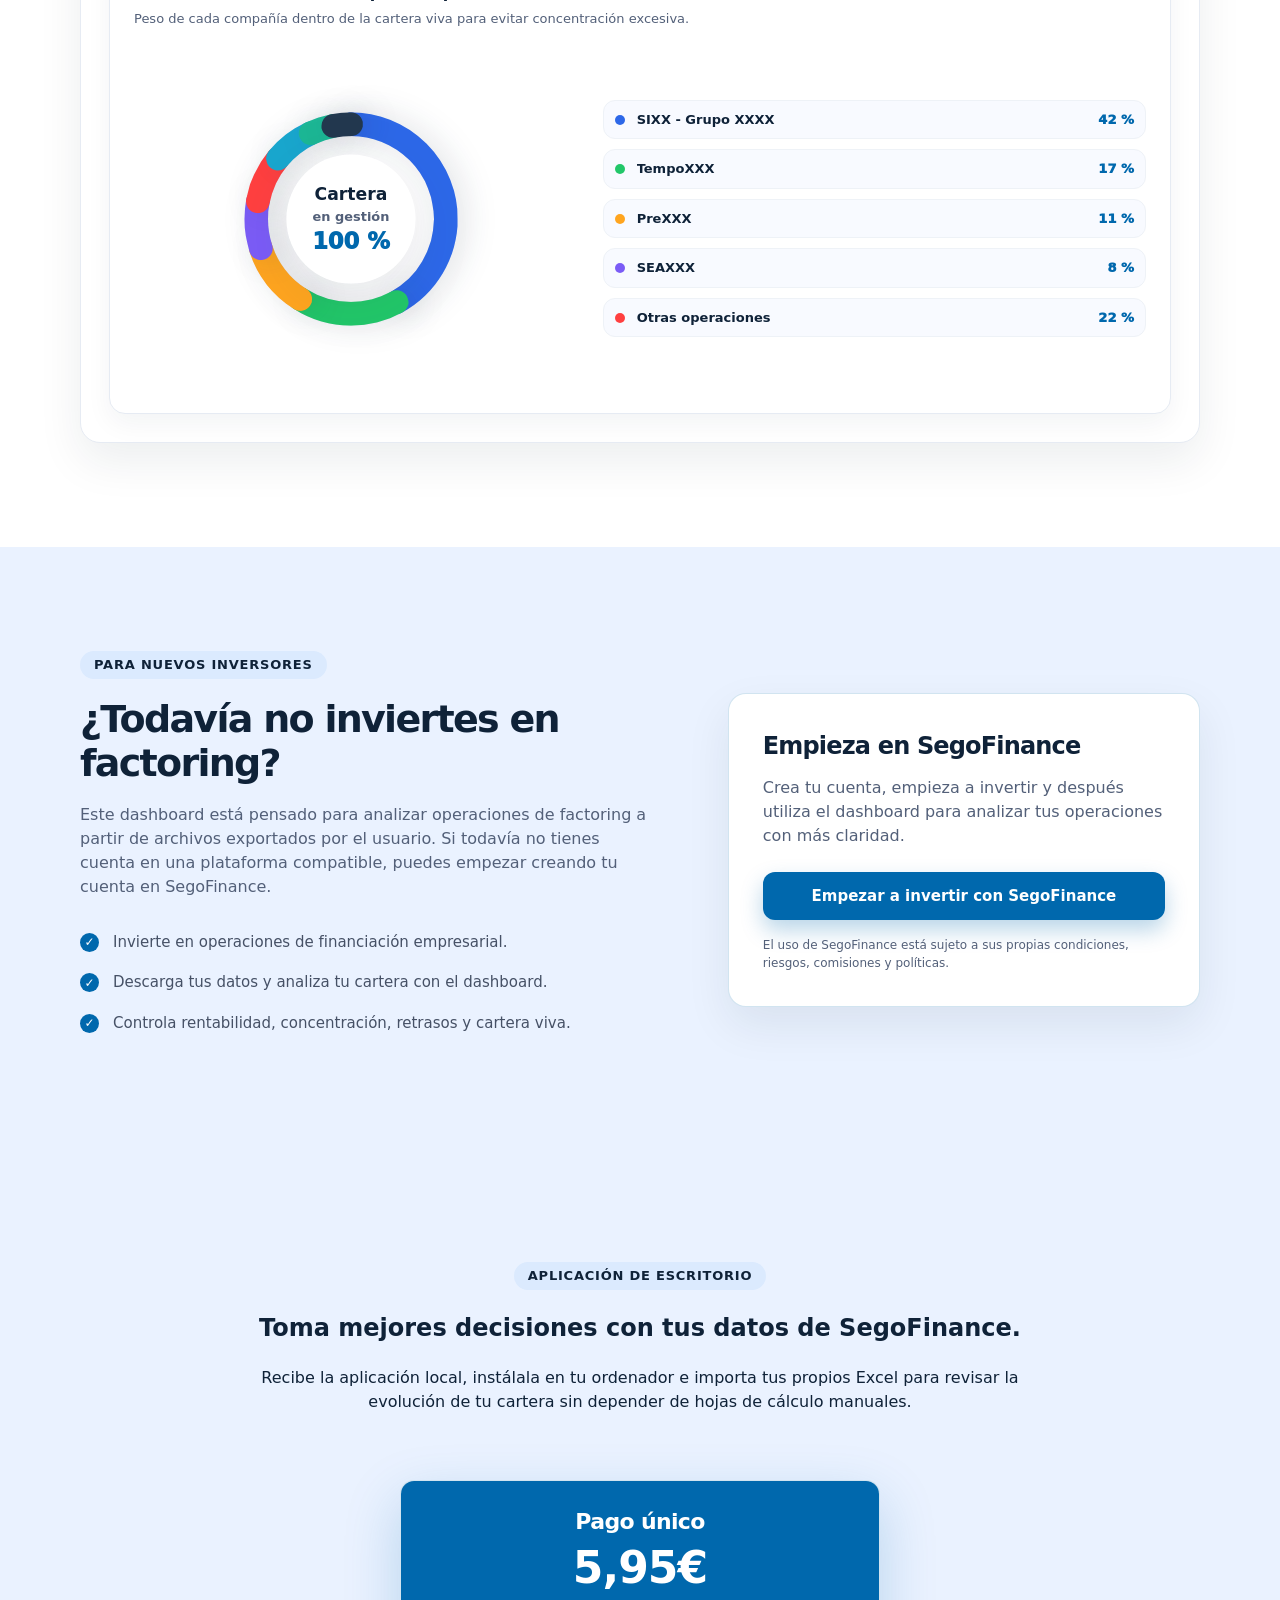
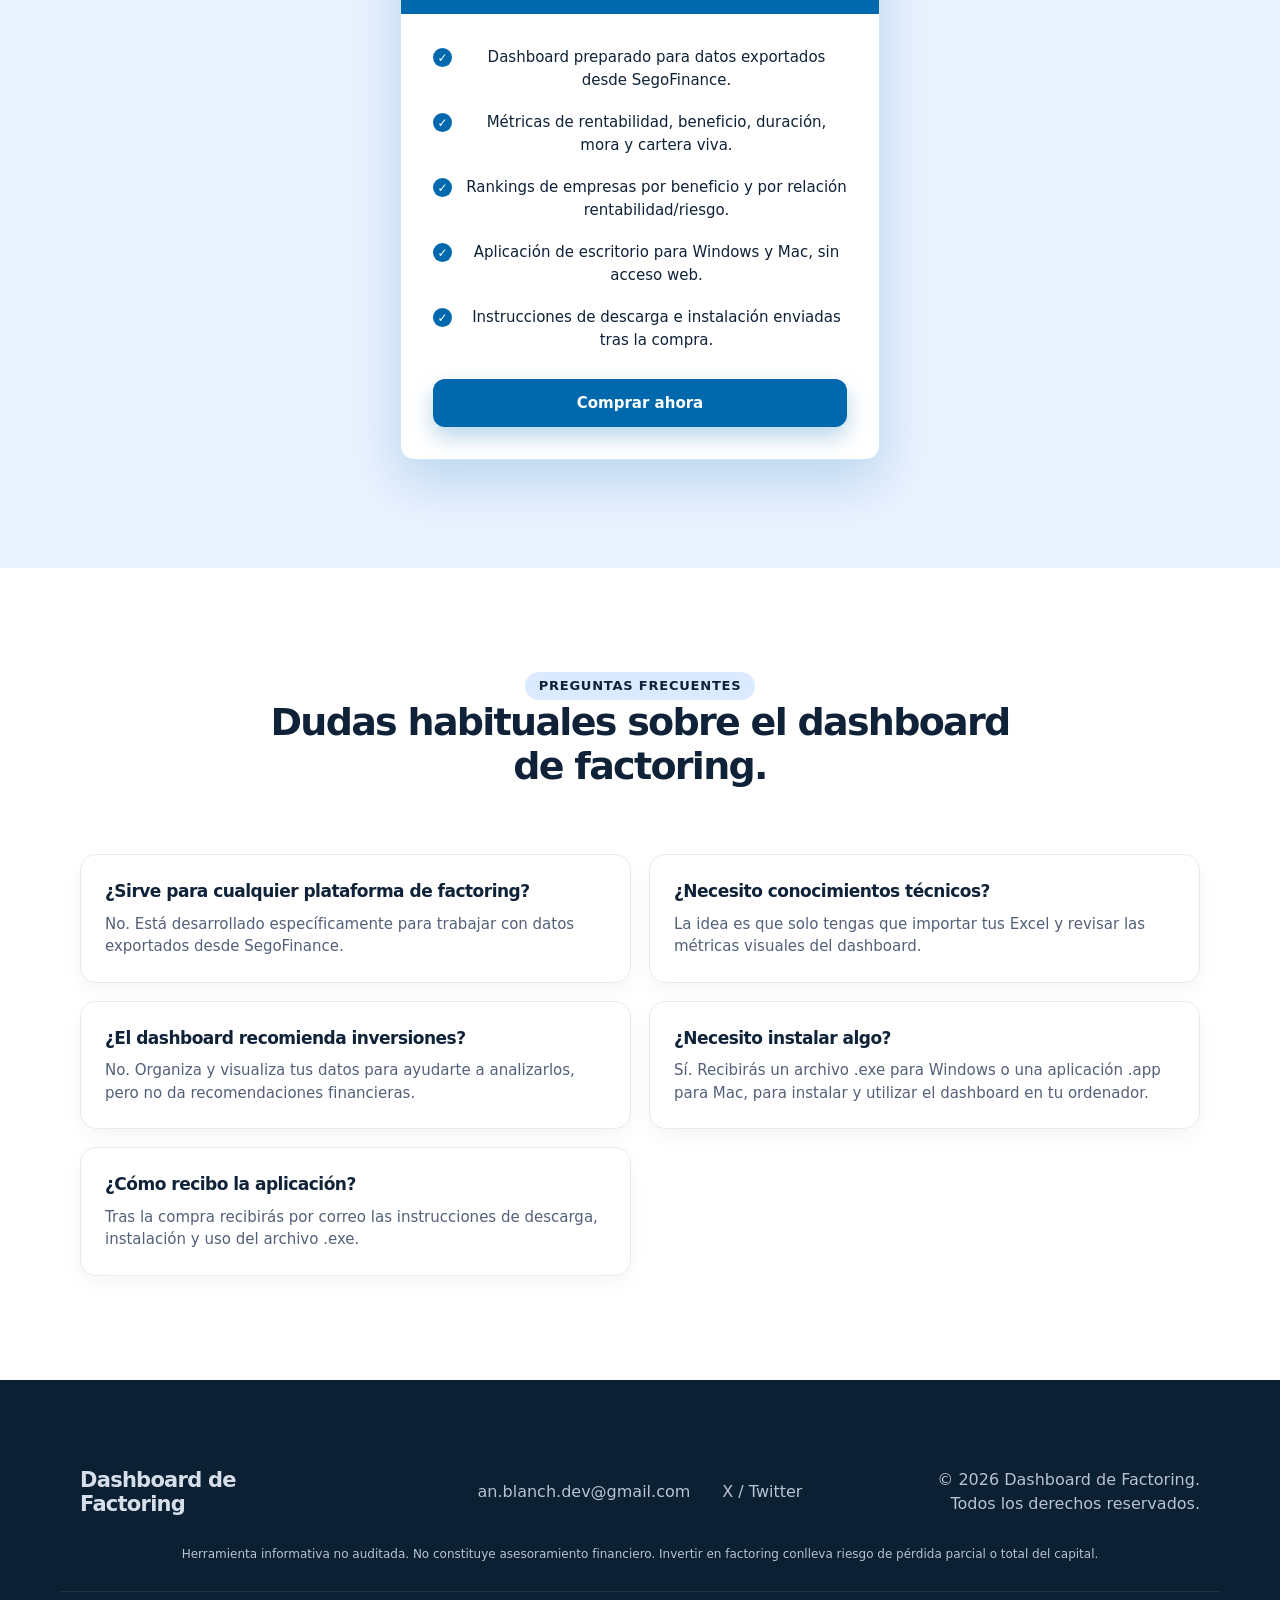
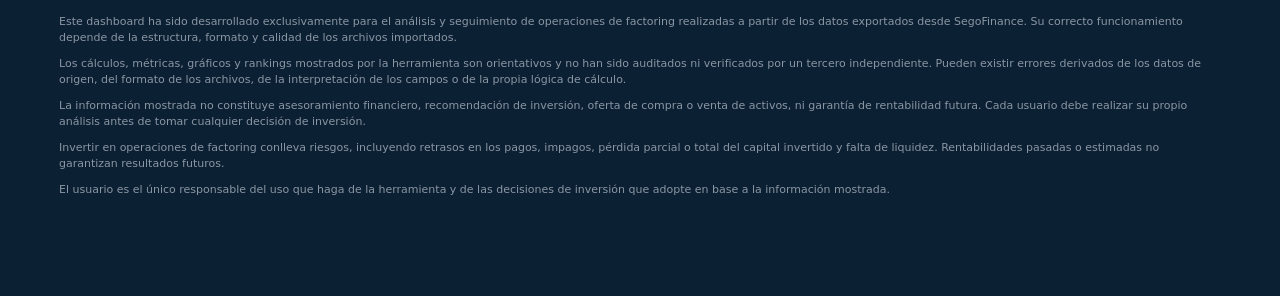
==== commit de4a3872: "Add files via upload" ====
--- a/index.html
+++ b/index.html
@@ -42,7 +42,7 @@
     "@type": "SoftwareApplication",
     "name": "Dashboard de Factoring para SegoFinance",
     "applicationCategory": "FinanceApplication",
-    "operatingSystem": "Windows",
+    "operatingSystem": "Windows, macOS",
     "description": "Aplicación de escritorio para analizar operaciones de factoring exportadas desde SegoFinance mediante archivos Excel. Los datos se procesan localmente en el ordenador.",
     "offers": {
       "@type": "Offer",
@@ -870,7 +870,7 @@
     <section class="hero">
       <div class="container">
 
-        <span class="hero-badge">Aplicación local para Windows</span>
+        <span class="hero-badge">Aplicación local para Windows y Mac</span>
 
         <h1>Convierte tus Excel de SegoFinance en un dashboard para optimizar tu rentabilidad.</h1>
 
@@ -887,7 +887,7 @@
         <div class="hero-proof" aria-label="Características principales">
           <span>✓ Compatible con Excel de SegoFinance</span>
           <span>✓ Pago único</span>
-          <span>✓ Se instala y usa en tu PC Windows</span>
+          <span>✓ Se instala y usa en tu ordenador</span>
           <span>✓ Tus datos se procesan localmente</span>
           <span>✓ Sin suscripciones</span>
         </div>
@@ -917,7 +917,7 @@
           <div class="brand-logo">FA</div>
           <h3>Dashboard de Factoring para SegoFinance</h3>
           <p>
-            Una aplicación para Windows que analiza tu cartera con datos reales exportados desde la plataforma.
+            Una aplicación local que analiza tu cartera con datos reales exportados desde la plataforma.
           </p>
 
           <div class="product-preview">
@@ -1303,7 +1303,7 @@
         <span class="eyebrow">Aplicación de escritorio</span>
         <h2>Toma mejores decisiones con tus datos de SegoFinance.</h2>
         <p class="section-intro">
-          Recibe la aplicación para Windows, instálala en tu ordenador e importa tus propios Excel para revisar
+          Recibe la aplicación local, instálala en tu ordenador e importa tus propios Excel para revisar
           la evolución de tu cartera sin depender de hojas de cálculo manuales.
         </p>
 
@@ -1318,11 +1318,11 @@
               <li><span class="check">✓</span> Dashboard preparado para datos exportados desde SegoFinance.</li>
               <li><span class="check">✓</span> Métricas de rentabilidad, beneficio, duración, mora y cartera viva.</li>
               <li><span class="check">✓</span> Rankings de empresas por beneficio y por relación rentabilidad/riesgo.</li>
-              <li><span class="check">✓</span> Aplicación de escritorio para Windows, sin acceso web.</li>
+              <li><span class="check">✓</span> Aplicación de escritorio para Windows y Mac, sin acceso web.</li>
               <li><span class="check">✓</span> Instrucciones de descarga e instalación enviadas tras la compra.</li>
             </ul>
 
-            <a class="button button-primary button-block" href="https://buy.stripe.com/5kQ00k9dJfjYa9h9aW2Ry00">Comprar ahora</a>
+            <a class="button button-primary button-block" href="https://buy.stripe.com/bJeaEY1Lh1t8epxevg2Ry01">Comprar ahora</a>
           </div>
         </article>
       </div>
@@ -1353,7 +1353,7 @@
 
           <article class="faq-card">
             <h3>¿Necesito instalar algo?</h3>
-            <p>Sí. Recibirás un archivo .exe para instalar y utilizar el dashboard en un ordenador con Windows.</p>
+            <p>Sí. Recibirás un archivo .exe para Windows o una aplicación .app para Mac, para instalar y utilizar el dashboard en tu ordenador.</p>
           </article>
 
           <article class="faq-card">
